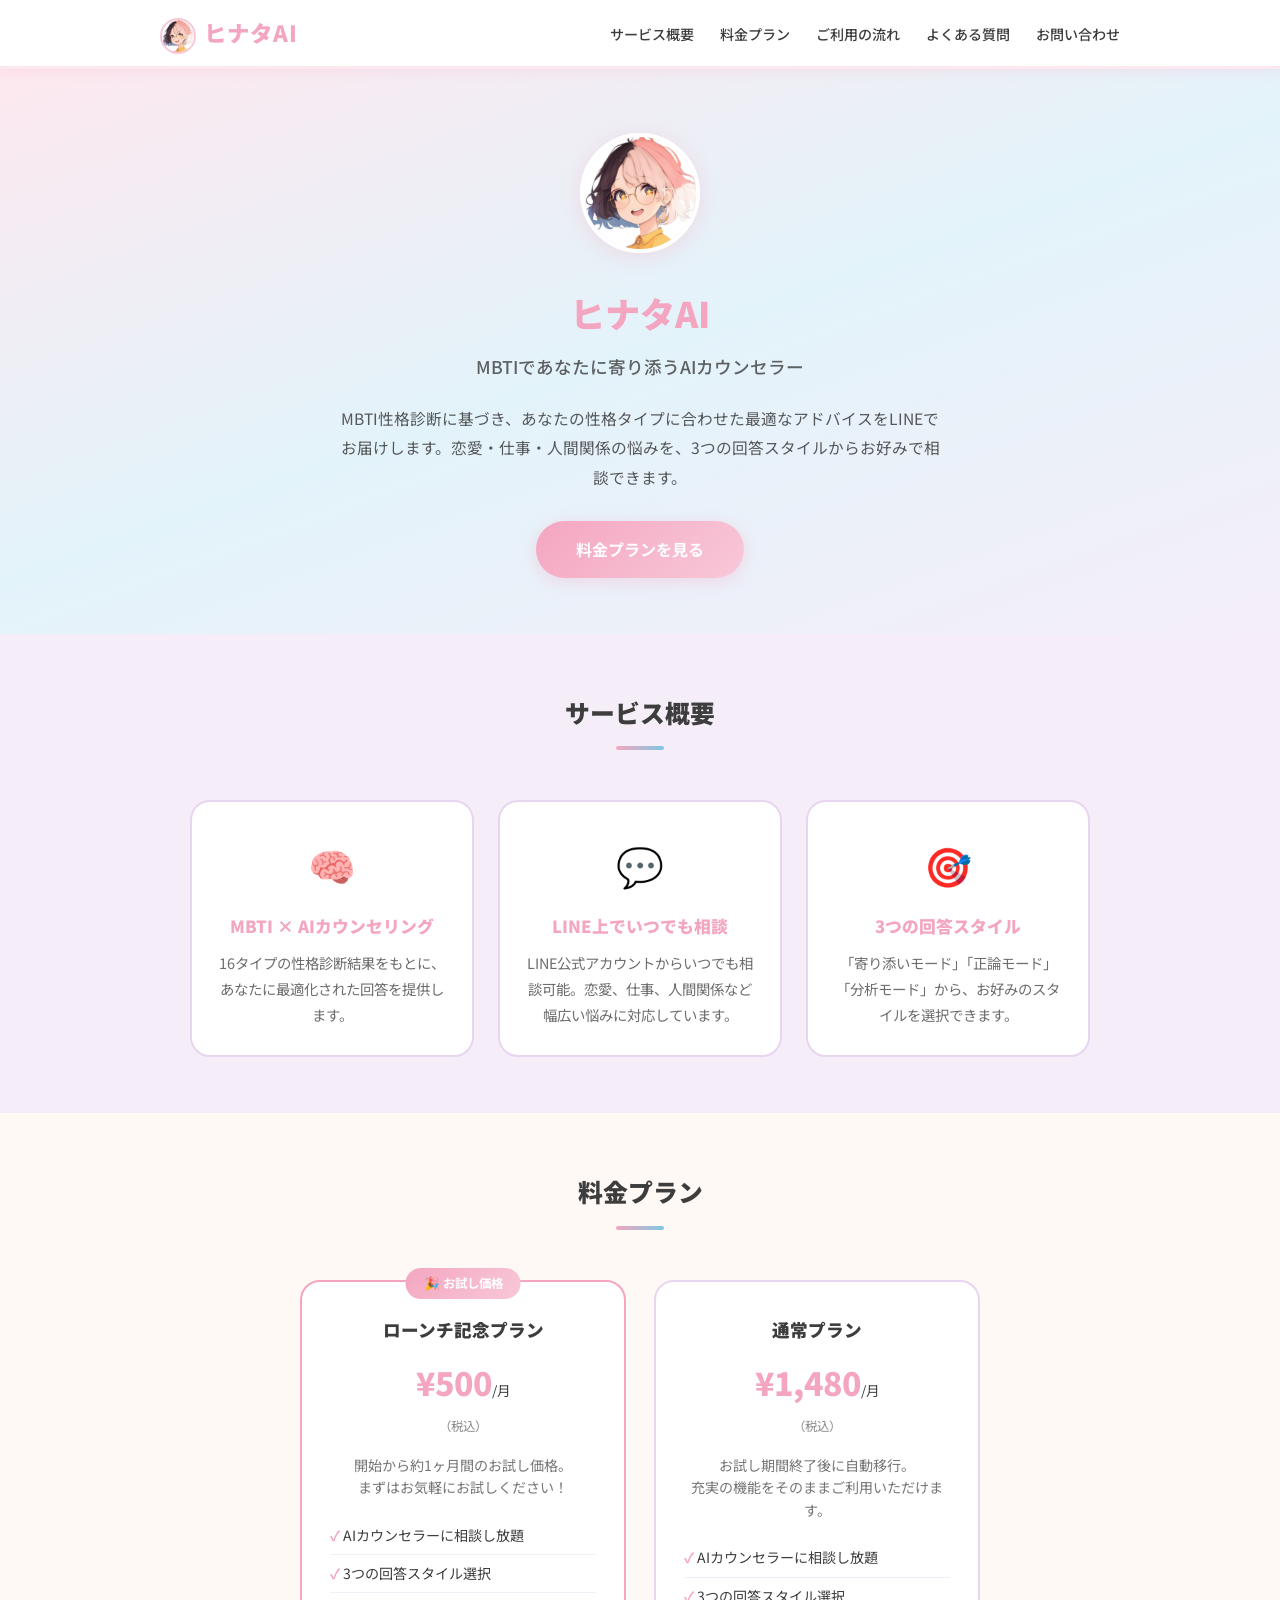
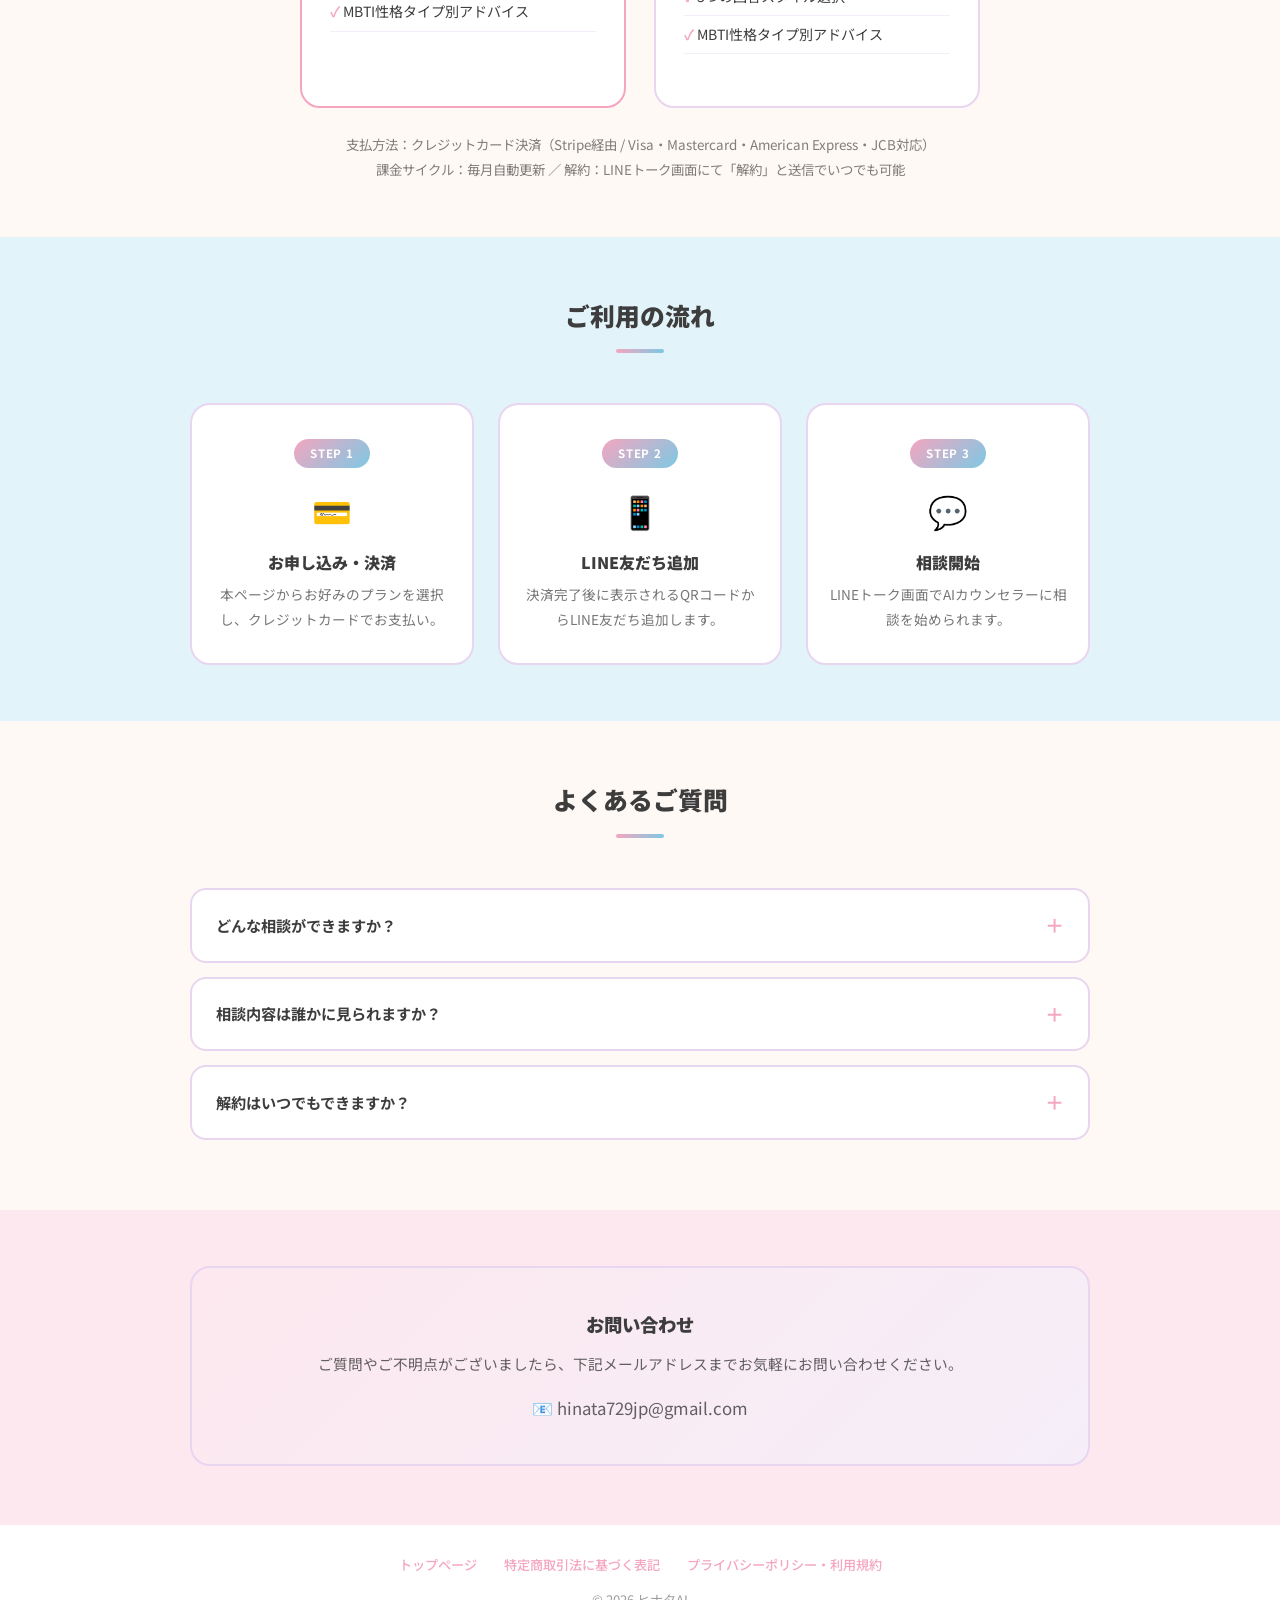
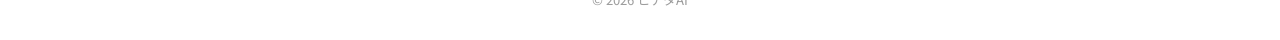
==== index.html @ e31657c7 "Add files via upload" ====
<!DOCTYPE html>
<html lang="ja">

<head>
    <meta charset="UTF-8">
    <meta name="viewport" content="width=device-width, initial-scale=1.0">
    <title>ヒナタAI - MBTIであなたに寄り添うAIカウンセラー</title>
    <meta name="description" content="MBTI性格診断に基づくAIカウンセリングサービス。LINE上でAIカウンセラーに相談でき、あなたの性格タイプに合わせたアドバイスを受けられます。">
    <link rel="preconnect" href="https://fonts.googleapis.com">
    <link rel="preconnect" href="https://fonts.gstatic.com" crossorigin>
    <link href="https://fonts.googleapis.com/css2?family=Noto+Sans+JP:wght@400;500;700;900&display=swap"
        rel="stylesheet">
    <style>
        *,
        *::before,
        *::after {
            box-sizing: border-box;
            margin: 0;
            padding: 0
        }

        :root {
            --pink: #F4A6C0;
            --pink-light: #F8C8D8;
            --pink-pale: #FDE8EF;
            --blue: #7EC8E3;
            --blue-pale: #E3F3FA;
            --yellow: #F5D76E;
            --yellow-pale: #FFF8E1;
            --bg: #FFF9F5;
            --text: #3D3D3D;
            --lavender: #E8D5F0;
            --lavender-pale: #F5EEF8;
            --white: #FFFFFF;
        }

        html {
            scroll-behavior: smooth
        }

        body {
            font-family: 'Noto Sans JP', sans-serif;
            color: var(--text);
            line-height: 1.8;
            background: var(--bg);
        }

        /* ====== Header ====== */
        header {
            background: var(--white);
            position: sticky;
            top: 0;
            z-index: 100;
            box-shadow: 0 2px 12px rgba(244, 166, 192, .2);
            border-bottom: 3px solid var(--pink-pale);
        }

        .header-inner {
            max-width: 1000px;
            margin: 0 auto;
            display: flex;
            align-items: center;
            justify-content: space-between;
            padding: 12px 20px;
        }

        .logo {
            font-size: 1.4rem;
            font-weight: 900;
            letter-spacing: .04em;
            color: var(--pink)
        }

        .logo a {
            color: var(--pink);
            text-decoration: none
        }

        .logo img {
            width: 36px;
            height: 36px;
            border-radius: 50%;
            vertical-align: middle;
            margin-right: 8px;
            border: 2px solid var(--pink-light);
        }

        nav a {
            color: var(--text);
            text-decoration: none;
            font-size: .88rem;
            font-weight: 500;
            margin-left: 22px;
            transition: color .2s;
        }

        nav a:hover {
            color: var(--pink)
        }

        /* ====== Hero ====== */
        .hero {
            background: linear-gradient(160deg, var(--pink-pale) 0%, var(--blue-pale) 50%, var(--lavender-pale) 100%);
            text-align: center;
            padding: 64px 20px 56px;
        }

        .hero-icon {
            width: 120px;
            height: 120px;
            border-radius: 50%;
            border: 4px solid var(--white);
            box-shadow: 0 4px 20px rgba(244, 166, 192, .3);
            margin-bottom: 20px;
            object-fit: cover;
        }

        .hero h1 {
            font-size: 2.2rem;
            margin-bottom: 6px;
            font-weight: 900;
            color: var(--pink)
        }

        .hero .catchcopy {
            font-size: 1.1rem;
            color: var(--text);
            opacity: .8;
            margin-bottom: 20px;
            font-weight: 500;
        }

        .hero p {
            max-width: 600px;
            margin: 0 auto 28px;
            font-size: .98rem;
            line-height: 1.9;
            color: var(--text);
            opacity: .85
        }

        .btn-primary {
            display: inline-block;
            background: linear-gradient(135deg, var(--pink) 0%, var(--pink-light) 100%);
            color: var(--white);
            padding: 14px 40px;
            border-radius: 40px;
            font-weight: 700;
            font-size: 1rem;
            text-decoration: none;
            border: none;
            cursor: pointer;
            box-shadow: 0 4px 16px rgba(244, 166, 192, .35);
            transition: transform .15s, box-shadow .2s;
        }

        .btn-primary:hover {
            transform: translateY(-2px);
            box-shadow: 0 6px 24px rgba(244, 166, 192, .45)
        }

        /* ====== Section ====== */
        section {
            padding: 56px 20px
        }

        .section-inner {
            max-width: 900px;
            margin: 0 auto
        }

        .section-title {
            text-align: center;
            font-size: 1.55rem;
            color: var(--text);
            font-weight: 900;
            margin-bottom: 36px;
            position: relative;
            padding-bottom: 14px;
        }

        .section-title::after {
            content: '';
            display: block;
            width: 48px;
            height: 4px;
            background: linear-gradient(90deg, var(--pink), var(--blue));
            margin: 12px auto 0;
            border-radius: 4px;
        }

        .bg-blue {
            background: var(--blue-pale)
        }

        .bg-lavender {
            background: var(--lavender-pale)
        }

        .bg-yellow {
            background: var(--yellow-pale)
        }

        .bg-pink {
            background: var(--pink-pale)
        }

        /* ====== About ====== */
        .about-grid {
            display: grid;
            grid-template-columns: repeat(auto-fit, minmax(250px, 1fr));
            gap: 24px;
        }

        .about-card {
            background: var(--white);
            border: 2px solid var(--lavender);
            border-radius: 20px;
            padding: 28px 24px;
            text-align: center;
            transition: transform .2s, box-shadow .2s;
        }

        .about-card:hover {
            transform: translateY(-3px);
            box-shadow: 0 6px 20px rgba(232, 213, 240, .3)
        }

        .about-card .icon {
            font-size: 2.4rem;
            margin-bottom: 12px
        }

        .about-card h3 {
            color: var(--pink);
            margin-bottom: 8px;
            font-size: 1.05rem;
            font-weight: 900
        }

        .about-card p {
            font-size: .9rem;
            color: var(--text);
            opacity: .75
        }

        /* ====== Pricing ====== */
        .pricing-table {
            display: grid;
            grid-template-columns: repeat(auto-fit, minmax(280px, 1fr));
            gap: 28px;
            max-width: 680px;
            margin: 0 auto;
        }

        .price-card {
            background: var(--white);
            border: 2px solid var(--lavender);
            border-radius: 20px;
            padding: 32px 28px;
            text-align: center;
            transition: transform .2s, box-shadow .2s;
        }

        .price-card.featured {
            border-color: var(--pink);
            position: relative
        }

        .price-card.featured::before {
            content: '🎉 お試し価格';
            position: absolute;
            top: -14px;
            left: 50%;
            transform: translateX(-50%);
            background: linear-gradient(135deg, var(--pink), var(--pink-light));
            color: var(--white);
            font-size: .78rem;
            font-weight: 700;
            padding: 4px 18px;
            border-radius: 20px;
            white-space: nowrap;
        }

        .price-card:hover {
            transform: translateY(-3px);
            box-shadow: 0 6px 20px rgba(232, 213, 240, .3)
        }

        .price-card h3 {
            color: var(--text);
            font-size: 1.1rem;
            margin-bottom: 8px;
            font-weight: 900
        }

        .price-card .price {
            font-size: 2rem;
            font-weight: 900;
            color: var(--pink);
            margin-bottom: 4px
        }

        .price-card .price small {
            font-size: .85rem;
            font-weight: 400;
            color: var(--text)
        }

        .price-card .tax {
            font-size: .78rem;
            color: var(--text);
            opacity: .6;
            margin-bottom: 16px
        }

        .price-card .desc {
            font-size: .88rem;
            color: var(--text);
            opacity: .7;
            margin-bottom: 18px;
            line-height: 1.6
        }

        .price-card ul {
            list-style: none;
            text-align: left;
            margin-bottom: 20px
        }

        .price-card li {
            padding: 6px 0;
            font-size: .88rem;
            border-bottom: 1px solid var(--lavender-pale)
        }

        .price-card li::before {
            content: '✓ ';
            color: var(--pink);
            font-weight: 700
        }

        /* ====== Flow ====== */
        .flow-steps {
            display: grid;
            grid-template-columns: repeat(auto-fit, minmax(220px, 1fr));
            gap: 24px;
            text-align: center;
            counter-reset: step;
        }

        .flow-step {
            background: var(--white);
            border-radius: 20px;
            padding: 32px 20px;
            border: 2px solid var(--lavender);
            position: relative;
            transition: transform .2s;
        }

        .flow-step:hover {
            transform: translateY(-3px)
        }

        .flow-step::before {
            counter-increment: step;
            content: 'STEP ' counter(step);
            display: inline-block;
            background: linear-gradient(135deg, var(--pink), var(--blue));
            color: var(--white);
            font-size: .72rem;
            font-weight: 700;
            padding: 4px 16px;
            border-radius: 20px;
            margin-bottom: 14px;
            letter-spacing: .06em;
        }

        .flow-step .icon {
            font-size: 2rem;
            margin-bottom: 8px
        }

        .flow-step h3 {
            color: var(--text);
            font-size: 1rem;
            margin-bottom: 6px;
            font-weight: 900
        }

        .flow-step p {
            font-size: .85rem;
            color: var(--text);
            opacity: .7
        }

        /* ====== FAQ ====== */
        .faq-item {
            background: var(--white);
            border: 2px solid var(--lavender);
            border-radius: 16px;
            margin-bottom: 14px;
            overflow: hidden;
        }

        .faq-q {
            padding: 18px 24px;
            font-weight: 700;
            color: var(--text);
            cursor: pointer;
            display: flex;
            justify-content: space-between;
            align-items: center;
            font-size: .95rem;
        }

        .faq-q::after {
            content: '＋';
            font-size: 1.2rem;
            color: var(--pink);
            flex-shrink: 0;
            margin-left: 12px
        }

        .faq-item.open .faq-q::after {
            content: '－'
        }

        .faq-a {
            max-height: 0;
            overflow: hidden;
            transition: max-height .35s ease, padding .35s ease;
            padding: 0 24px;
            font-size: .9rem;
            color: var(--text);
            opacity: .75;
        }

        .faq-item.open .faq-a {
            max-height: 300px;
            padding: 0 24px 18px
        }

        /* ====== Contact ====== */
        .contact-box {
            background: linear-gradient(135deg, var(--pink-pale) 0%, var(--lavender-pale) 100%);
            border: 2px solid var(--lavender);
            border-radius: 20px;
            padding: 40px 32px;
            text-align: center;
        }

        .contact-box h3 {
            margin-bottom: 10px;
            font-size: 1.15rem;
            font-weight: 900;
            color: var(--text)
        }

        .contact-box p {
            color: var(--text);
            opacity: .8;
            font-size: .92rem
        }



        /* ====== Footer ====== */
        footer {
            background: var(--white);
            color: var(--text);
            text-align: center;
            padding: 28px 20px;
            font-size: .82rem;
            border-top: 3px solid var(--pink-pale);
        }

        footer a {
            color: var(--pink);
            text-decoration: none;
            margin: 0 12px;
            font-weight: 500
        }

        footer a:hover {
            text-decoration: underline
        }

        footer .footer-links {
            margin-bottom: 12px
        }

        footer .copy {
            opacity: .5
        }

        /* ====== Responsive ====== */
        @media(max-width:600px) {
            .header-inner {
                flex-direction: column;
                gap: 10px
            }

            nav a {
                margin-left: 12px;
                font-size: .82rem
            }

            .hero h1 {
                font-size: 1.6rem
            }

            .hero .catchcopy {
                font-size: .95rem
            }

            .hero p {
                font-size: .9rem
            }

            .hero-icon {
                width: 96px;
                height: 96px
            }

            section {
                padding: 40px 16px
            }

            .section-title {
                font-size: 1.3rem
            }
        }
    </style>
</head>

<body>

    <!-- ====== Header ====== -->
    <header>
        <div class="header-inner">
            <div class="logo">
                <a href="index.html">
                    <img src="character.jpg" alt="ヒナタAI">ヒナタAI
                </a>
            </div>
            <nav>
                <a href="#about">サービス概要</a>
                <a href="#pricing">料金プラン</a>
                <a href="#flow">ご利用の流れ</a>
                <a href="#faq">よくある質問</a>
                <a href="#contact">お問い合わせ</a>
            </nav>
        </div>
    </header>

    <!-- ====== Hero ====== -->
    <div class="hero">
        <img src="character.jpg" alt="ヒナタAI キャラクター" class="hero-icon">
        <h1>ヒナタAI</h1>
        <p class="catchcopy">MBTIであなたに寄り添うAIカウンセラー</p>
        <p>MBTI性格診断に基づき、あなたの性格タイプに合わせた最適なアドバイスをLINEでお届けします。恋愛・仕事・人間関係の悩みを、3つの回答スタイルからお好みで相談できます。</p>
        <a href="#pricing" class="btn-primary">料金プランを見る</a>
    </div>

    <!-- ====== About ====== -->
    <section id="about" class="bg-lavender">
        <div class="section-inner">
            <h2 class="section-title">サービス概要</h2>
            <div class="about-grid">
                <div class="about-card">
                    <div class="icon">🧠</div>
                    <h3>MBTI × AIカウンセリング</h3>
                    <p>16タイプの性格診断結果をもとに、あなたに最適化された回答を提供します。</p>
                </div>
                <div class="about-card">
                    <div class="icon">💬</div>
                    <h3>LINE上でいつでも相談</h3>
                    <p>LINE公式アカウントからいつでも相談可能。恋愛、仕事、人間関係など幅広い悩みに対応しています。</p>
                </div>
                <div class="about-card">
                    <div class="icon">🎯</div>
                    <h3>3つの回答スタイル</h3>
                    <p>「寄り添いモード」「正論モード」「分析モード」から、お好みのスタイルを選択できます。</p>
                </div>
            </div>
        </div>
    </section>

    <!-- ====== Pricing ====== -->
    <section id="pricing">
        <div class="section-inner">
            <h2 class="section-title">料金プラン</h2>
            <div class="pricing-table">
                <div class="price-card featured">
                    <h3>ローンチ記念プラン</h3>
                    <div class="price">¥500<small>/月</small></div>
                    <div class="tax">（税込）</div>
                    <p class="desc">開始から約1ヶ月間のお試し価格。<br>まずはお気軽にお試しください！</p>
                    <ul>
                        <li>AIカウンセラーに相談し放題</li>
                        <li>3つの回答スタイル選択</li>
                        <li>MBTI性格タイプ別アドバイス</li>
                    </ul>
                </div>
                <div class="price-card">
                    <h3>通常プラン</h3>
                    <div class="price">¥1,480<small>/月</small></div>
                    <div class="tax">（税込）</div>
                    <p class="desc">お試し期間終了後に自動移行。<br>充実の機能をそのままご利用いただけます。</p>
                    <ul>
                        <li>AIカウンセラーに相談し放題</li>
                        <li>3つの回答スタイル選択</li>
                        <li>MBTI性格タイプ別アドバイス</li>
                    </ul>
                </div>
            </div>
            <p style="text-align:center;margin-top:24px;font-size:.84rem;color:var(--text);opacity:.65;">
                支払方法：クレジットカード決済（Stripe経由 / Visa・Mastercard・American Express・JCB対応）<br>
                課金サイクル：毎月自動更新 ／ 解約：LINEトーク画面にて「解約」と送信でいつでも可能
            </p>
        </div>
    </section>

    <!-- ====== Flow ====== -->
    <section id="flow" class="bg-blue">
        <div class="section-inner">
            <h2 class="section-title">ご利用の流れ</h2>
            <div class="flow-steps">
                <div class="flow-step">
                    <div class="icon">💳</div>
                    <h3>お申し込み・決済</h3>
                    <p>本ページからお好みのプランを選択し、クレジットカードでお支払い。</p>
                </div>
                <div class="flow-step">
                    <div class="icon">📱</div>
                    <h3>LINE友だち追加</h3>
                    <p>決済完了後に表示されるQRコードからLINE友だち追加します。</p>
                </div>
                <div class="flow-step">
                    <div class="icon">💬</div>
                    <h3>相談開始</h3>
                    <p>LINEトーク画面でAIカウンセラーに相談を始められます。</p>
                </div>
            </div>
        </div>
    </section>

    <!-- ====== FAQ ====== -->
    <section id="faq">
        <div class="section-inner">
            <h2 class="section-title">よくあるご質問</h2>
            <div class="faq-item">
                <div class="faq-q">どんな相談ができますか？</div>
                <div class="faq-a">恋愛、仕事、人間関係、自己分析など幅広い相談に対応しています。MBTIの性格タイプに基づいた回答を行います。</div>
            </div>
            <div class="faq-item">
                <div class="faq-q">相談内容は誰かに見られますか？</div>
                <div class="faq-a">サービスの提供・運用保守のため、運営者がチャット内容を確認する場合がありますが、利用者の同意なく第三者に提供することはありません。</div>
            </div>
            <div class="faq-item">
                <div class="faq-q">解約はいつでもできますか？</div>
                <div class="faq-a">はい。LINEトーク画面で「解約」とメッセージを送信するだけで解約できます。解約後は当月末まで利用でき、翌月から課金が停止されます。日割り返金はございません。</div>
            </div>
        </div>
    </section>

    <!-- ====== Contact ====== -->
    <section id="contact" class="bg-pink">
        <div class="section-inner">
            <div class="contact-box">
                <h3>お問い合わせ</h3>
                <p>ご質問やご不明点がございましたら、下記メールアドレスまでお気軽にお問い合わせください。</p>
                <p style="margin-top:16px;font-size:1.05rem;">
                    📧 <span>hinata729jp@gmail.com</span>
                </p>
            </div>
        </div>
    </section>

    <!-- ====== Footer ====== -->
    <footer>
        <div class="footer-links">
            <a href="index.html">トップページ</a>
            <a href="tokushoho.html">特定商取引法に基づく表記</a>
            <a href="policy.html">プライバシーポリシー・利用規約</a>
        </div>
        <p class="copy">&copy; 2026 ヒナタAI</p>
    </footer>

    <script>
        document.querySelectorAll('.faq-q').forEach(q => {
            q.addEventListener('click', () => q.parentElement.classList.toggle('open'));
        });
    </script>
</body>

</html>
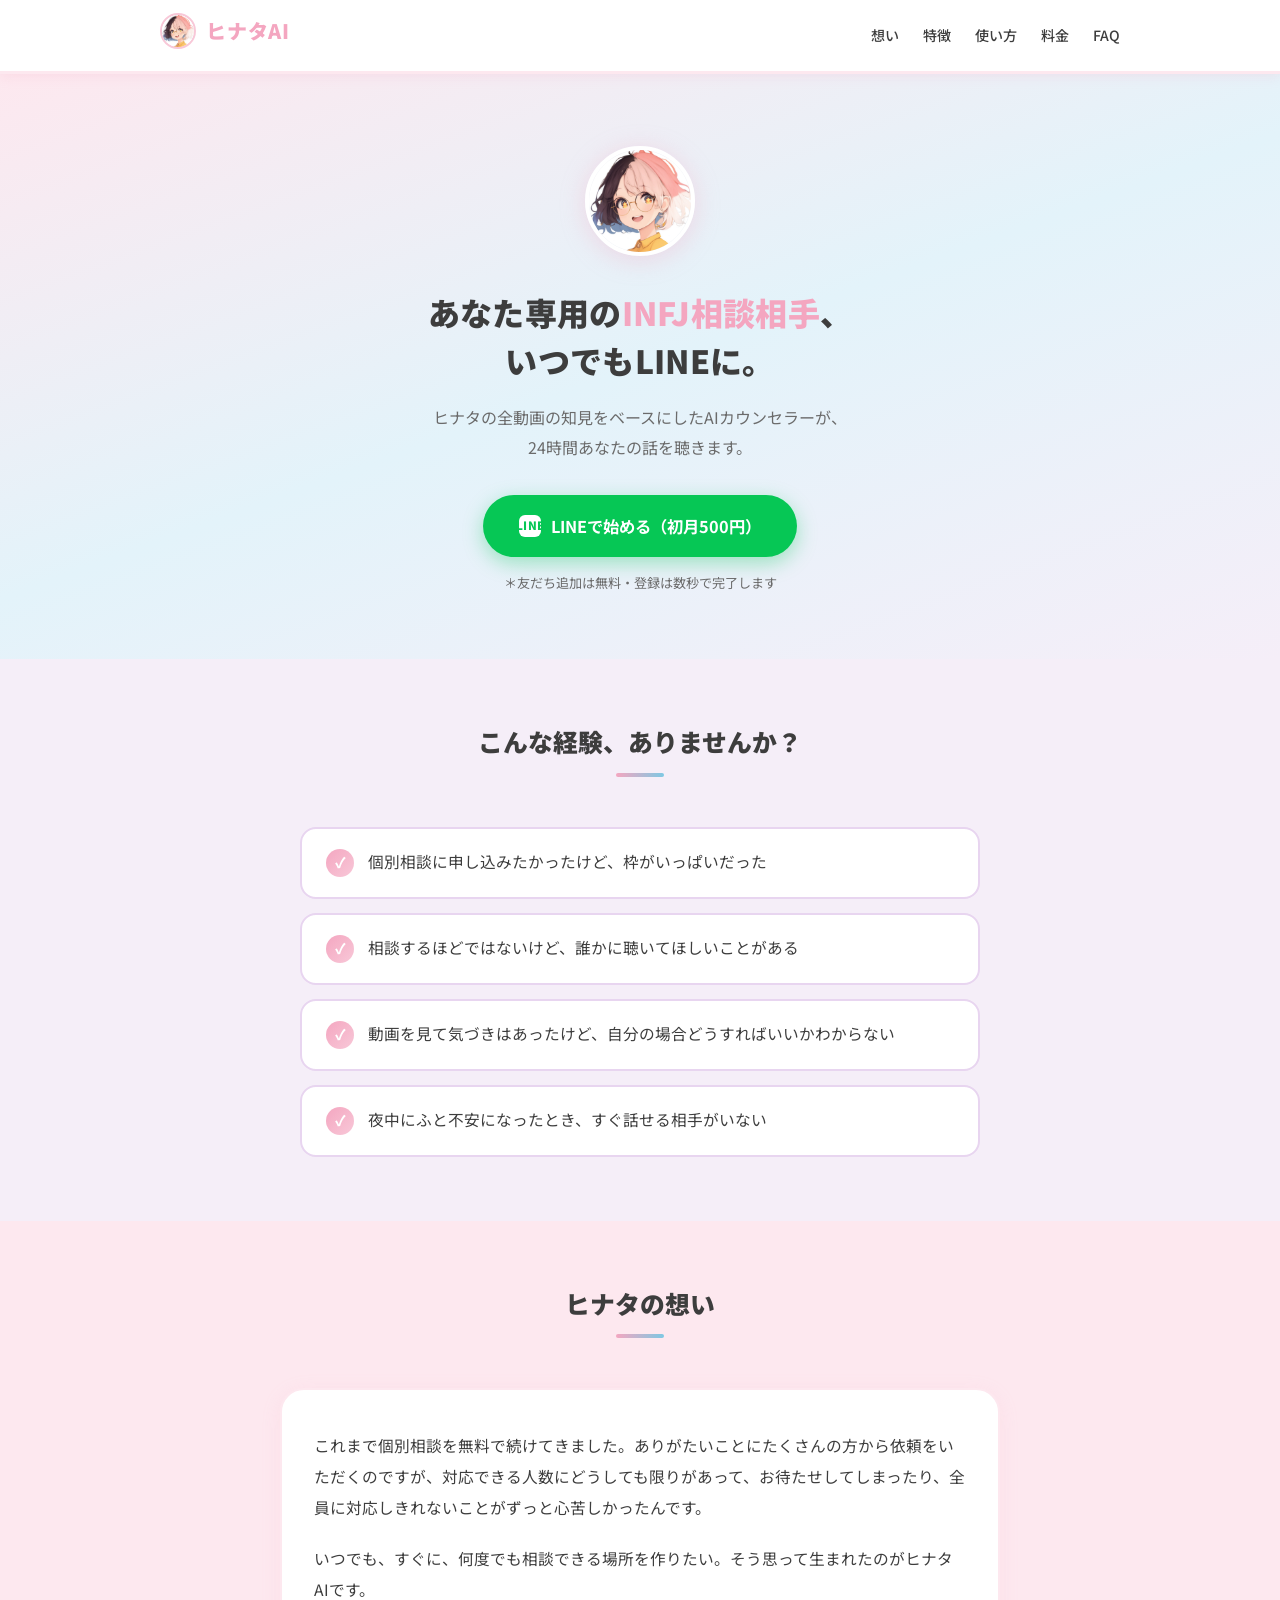
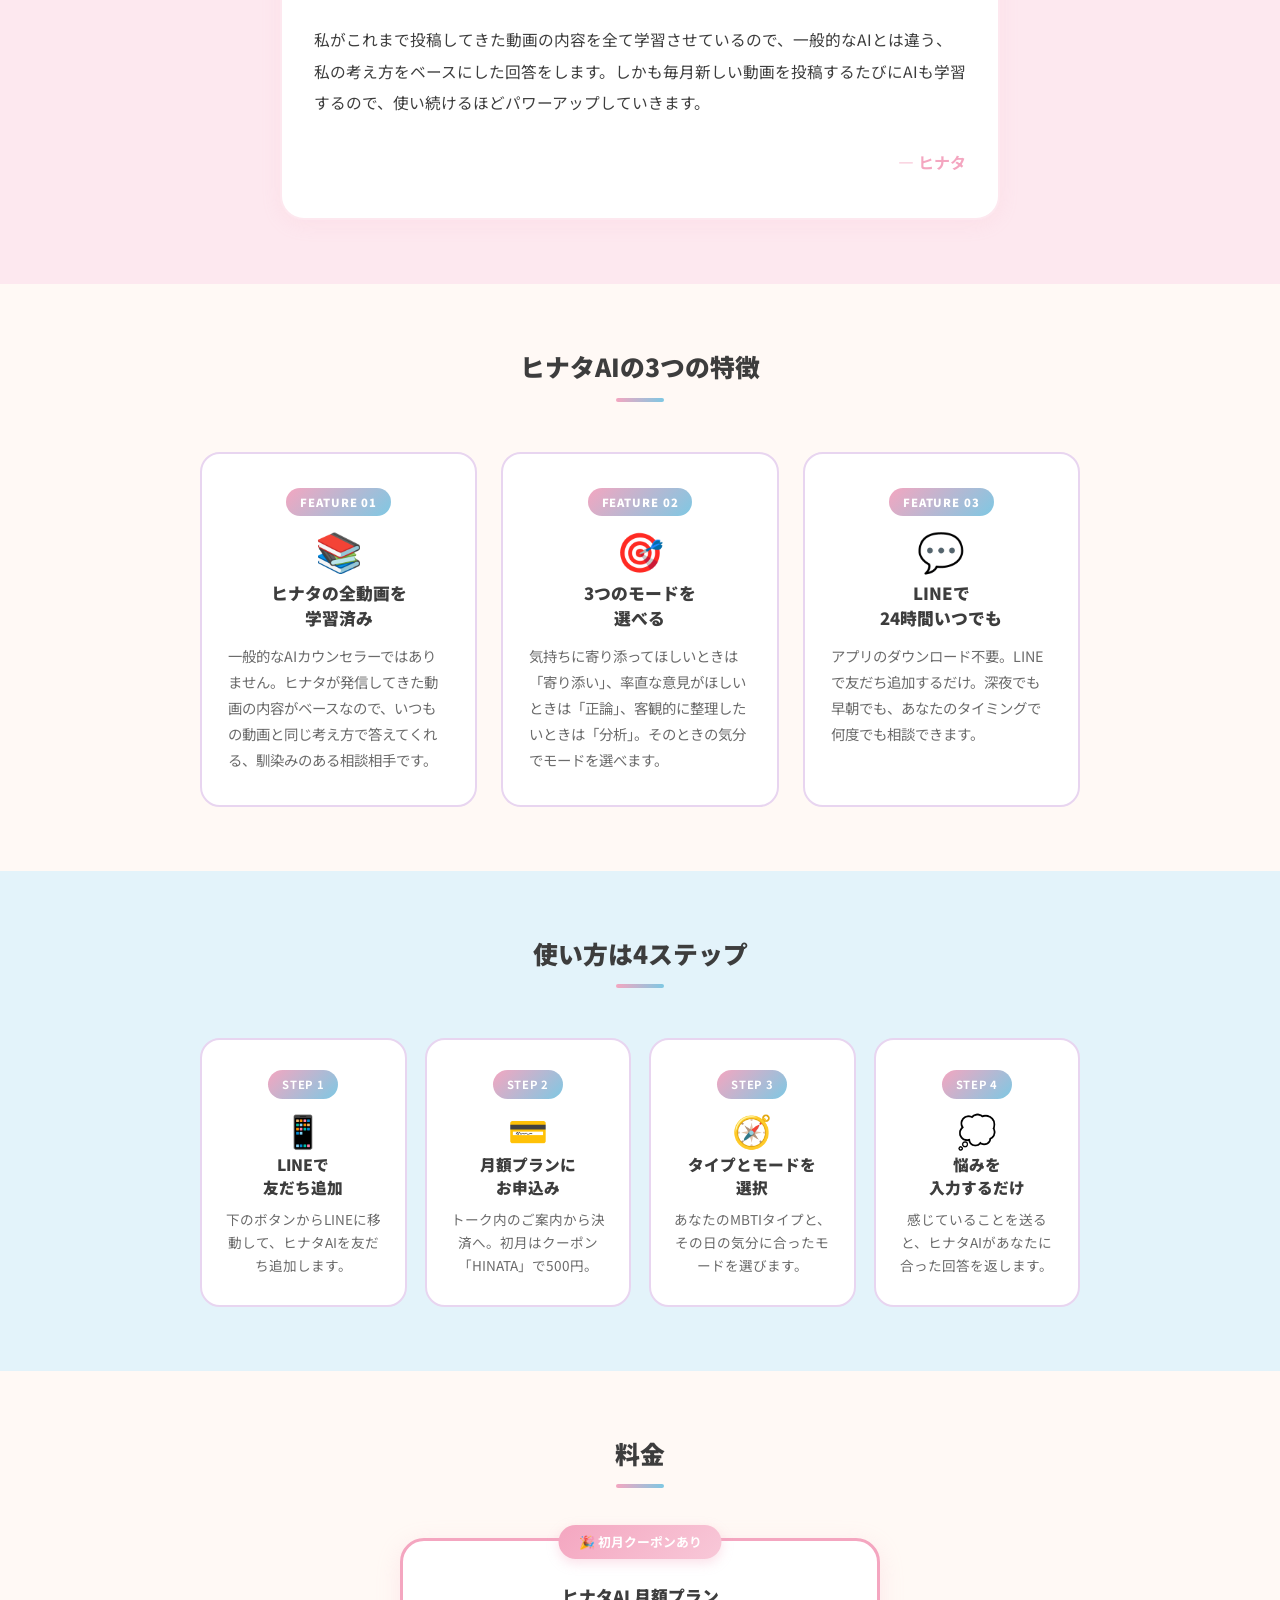
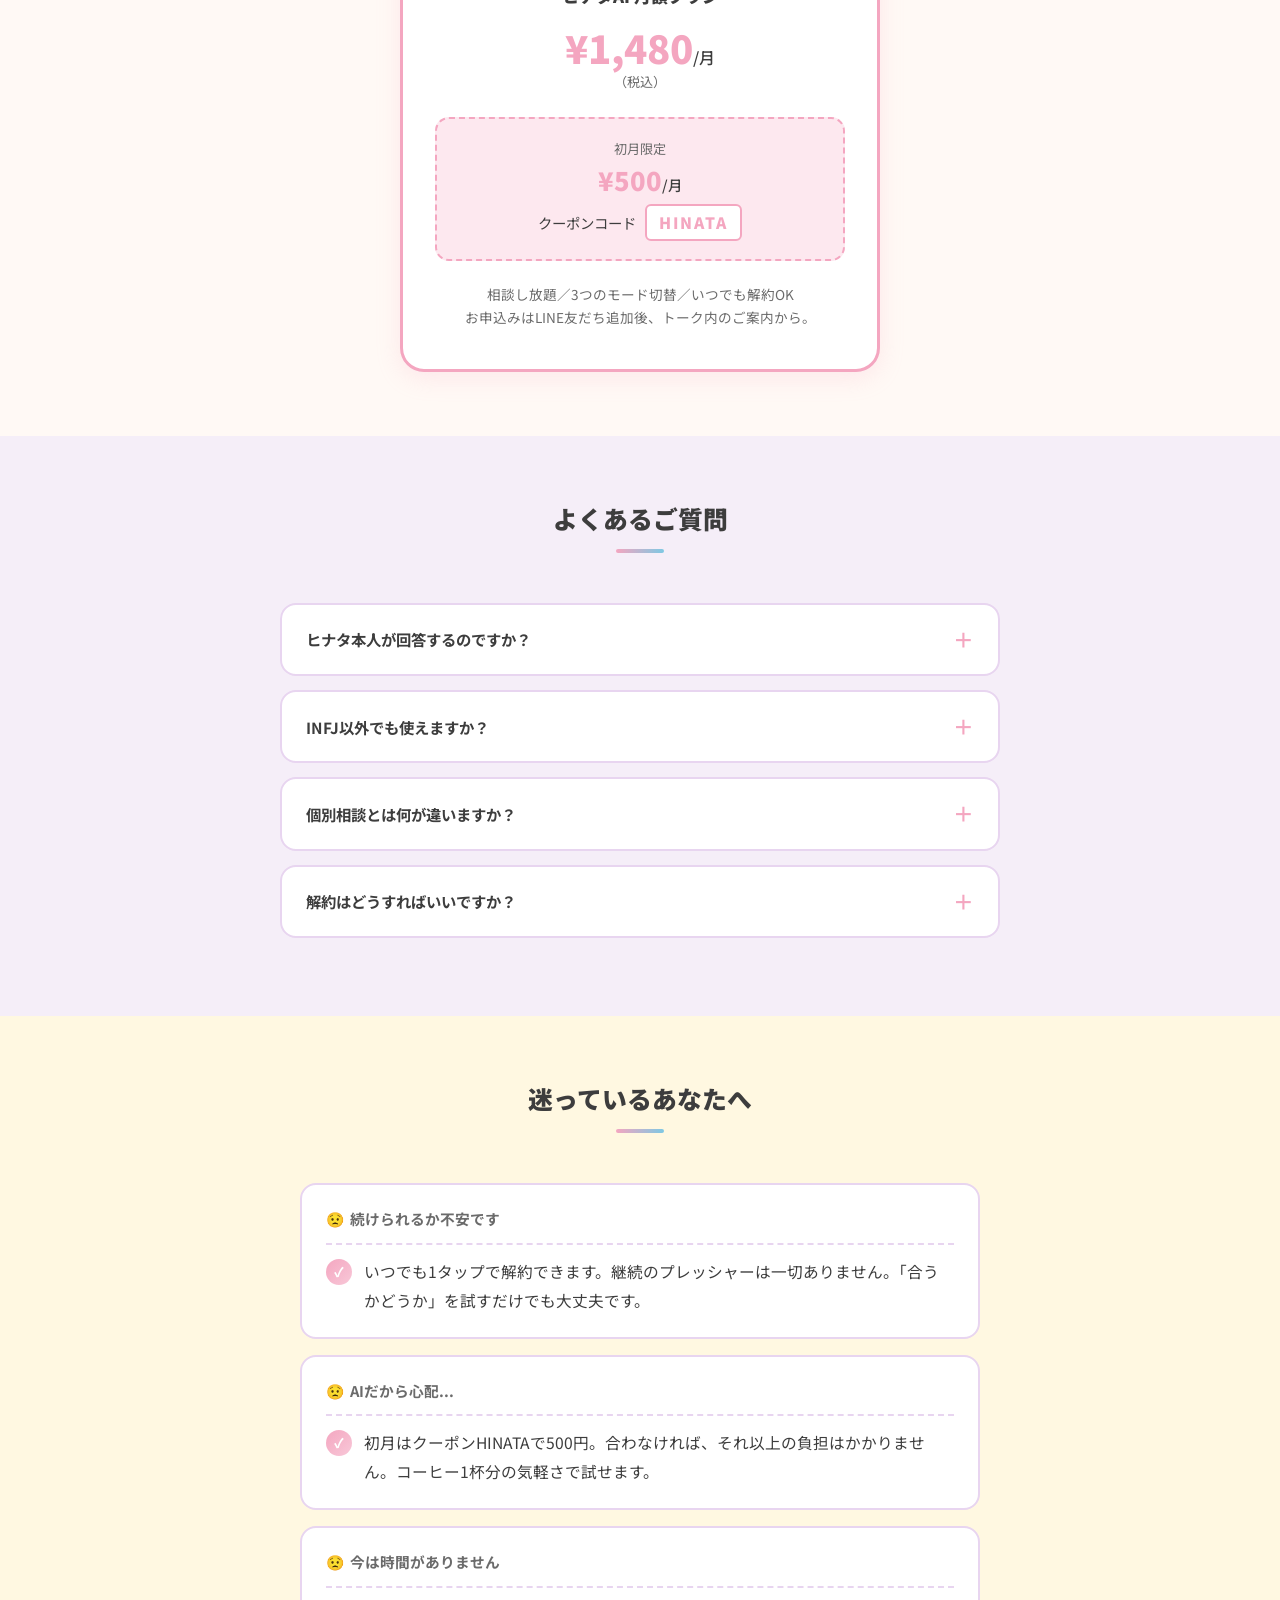
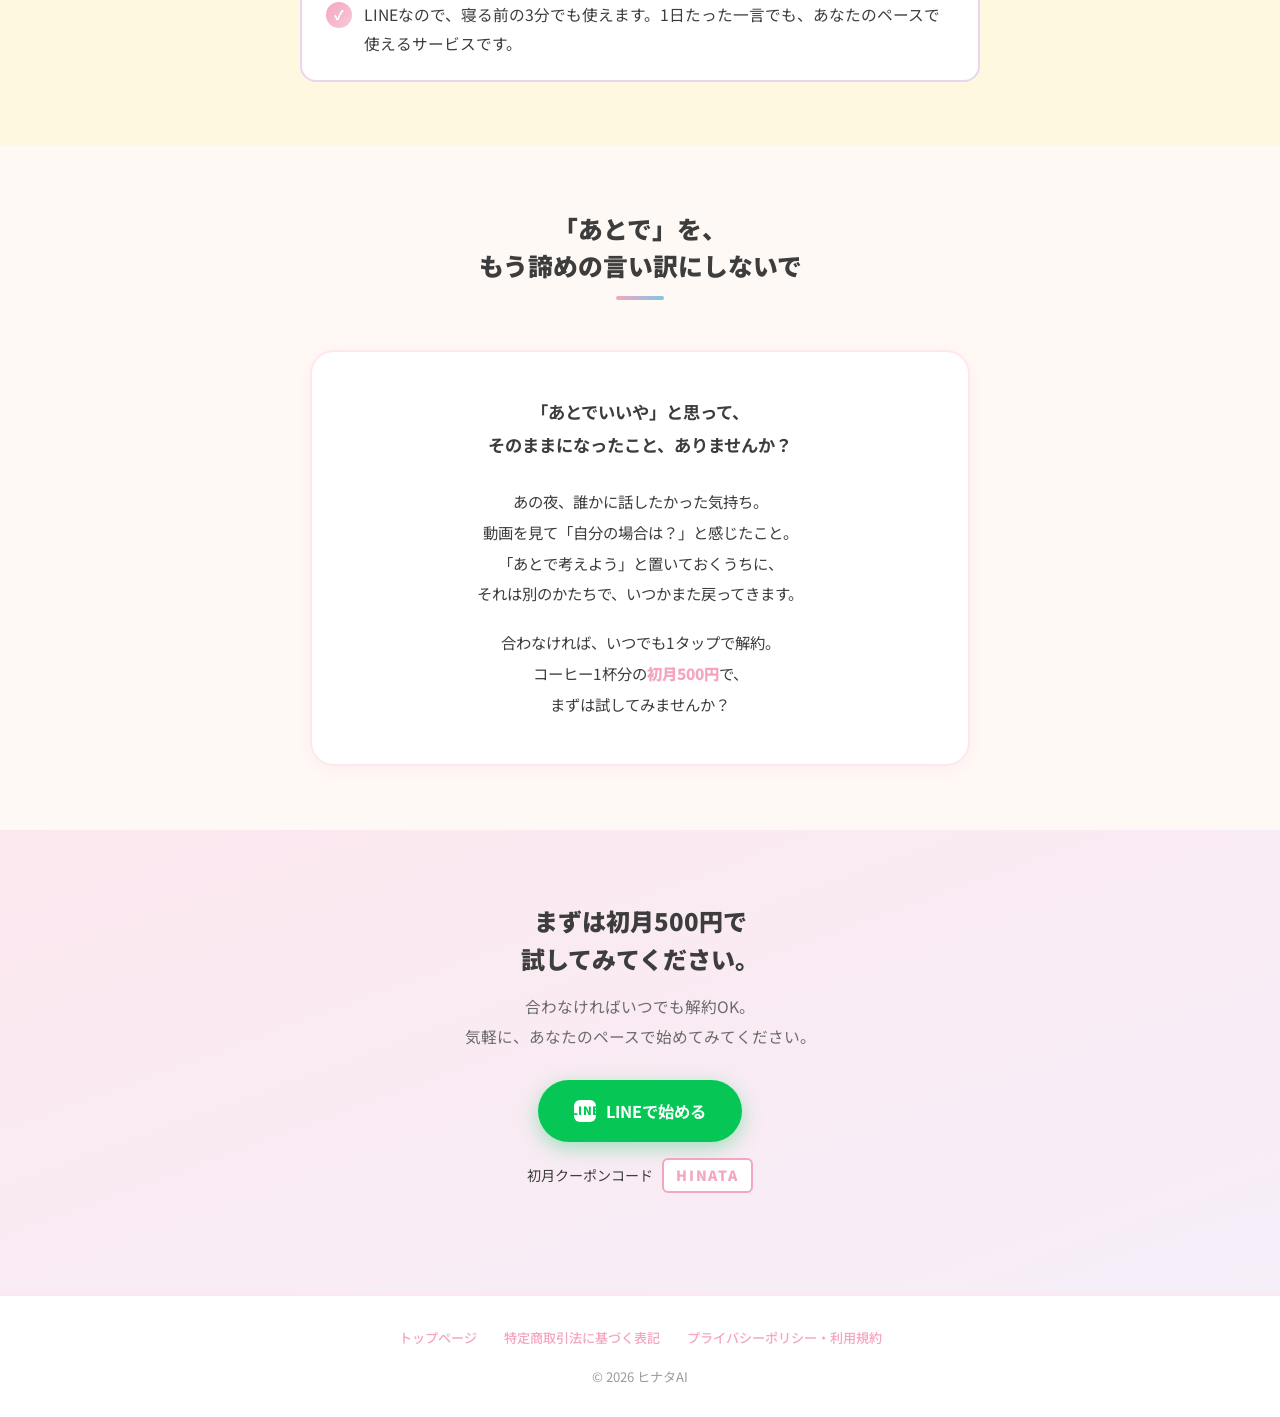
==== commit 3108b479: "INFJ特化LPに刷新（LINE先決済フロー対応） - index.html: ストーリー型LPに全面書き換え（共感→想い→特徴→使い方→料金→FAQ→不安解消→背中押し→CTA） - tokusho" ====
--- a/index.html
+++ b/index.html
@@ -1,698 +1,1071 @@
-<!DOCTYPE html>
-<html lang="ja">
-
-<head>
-    <meta charset="UTF-8">
-    <meta name="viewport" content="width=device-width, initial-scale=1.0">
-    <title>ヒナタAI - MBTIであなたに寄り添うAIカウンセラー</title>
-    <meta name="description" content="MBTI性格診断に基づくAIカウンセリングサービス。LINE上でAIカウンセラーに相談でき、あなたの性格タイプに合わせたアドバイスを受けられます。">
-    <link rel="preconnect" href="https://fonts.googleapis.com">
-    <link rel="preconnect" href="https://fonts.gstatic.com" crossorigin>
-    <link href="https://fonts.googleapis.com/css2?family=Noto+Sans+JP:wght@400;500;700;900&display=swap"
-        rel="stylesheet">
-    <style>
-        *,
-        *::before,
-        *::after {
-            box-sizing: border-box;
-            margin: 0;
-            padding: 0
-        }
-
-        :root {
-            --pink: #F4A6C0;
-            --pink-light: #F8C8D8;
-            --pink-pale: #FDE8EF;
-            --blue: #7EC8E3;
-            --blue-pale: #E3F3FA;
-            --yellow: #F5D76E;
-            --yellow-pale: #FFF8E1;
-            --bg: #FFF9F5;
-            --text: #3D3D3D;
-            --lavender: #E8D5F0;
-            --lavender-pale: #F5EEF8;
-            --white: #FFFFFF;
-        }
-
-        html {
-            scroll-behavior: smooth
-        }
-
-        body {
-            font-family: 'Noto Sans JP', sans-serif;
-            color: var(--text);
-            line-height: 1.8;
-            background: var(--bg);
-        }
-
-        /* ====== Header ====== */
-        header {
-            background: var(--white);
-            position: sticky;
-            top: 0;
-            z-index: 100;
-            box-shadow: 0 2px 12px rgba(244, 166, 192, .2);
-            border-bottom: 3px solid var(--pink-pale);
-        }
-
-        .header-inner {
-            max-width: 1000px;
-            margin: 0 auto;
-            display: flex;
-            align-items: center;
-            justify-content: space-between;
-            padding: 12px 20px;
-        }
-
-        .logo {
-            font-size: 1.4rem;
-            font-weight: 900;
-            letter-spacing: .04em;
-            color: var(--pink)
-        }
-
-        .logo a {
-            color: var(--pink);
-            text-decoration: none
-        }
-
-        .logo img {
-            width: 36px;
-            height: 36px;
-            border-radius: 50%;
-            vertical-align: middle;
-            margin-right: 8px;
-            border: 2px solid var(--pink-light);
-        }
-
-        nav a {
-            color: var(--text);
-            text-decoration: none;
-            font-size: .88rem;
-            font-weight: 500;
-            margin-left: 22px;
-            transition: color .2s;
-        }
-
-        nav a:hover {
-            color: var(--pink)
-        }
-
-        /* ====== Hero ====== */
-        .hero {
-            background: linear-gradient(160deg, var(--pink-pale) 0%, var(--blue-pale) 50%, var(--lavender-pale) 100%);
-            text-align: center;
-            padding: 64px 20px 56px;
-        }
-
-        .hero-icon {
-            width: 120px;
-            height: 120px;
-            border-radius: 50%;
-            border: 4px solid var(--white);
-            box-shadow: 0 4px 20px rgba(244, 166, 192, .3);
-            margin-bottom: 20px;
-            object-fit: cover;
-        }
-
-        .hero h1 {
-            font-size: 2.2rem;
-            margin-bottom: 6px;
-            font-weight: 900;
-            color: var(--pink)
-        }
-
-        .hero .catchcopy {
-            font-size: 1.1rem;
-            color: var(--text);
-            opacity: .8;
-            margin-bottom: 20px;
-            font-weight: 500;
-        }
-
-        .hero p {
-            max-width: 600px;
-            margin: 0 auto 28px;
-            font-size: .98rem;
-            line-height: 1.9;
-            color: var(--text);
-            opacity: .85
-        }
-
-        .btn-primary {
-            display: inline-block;
-            background: linear-gradient(135deg, var(--pink) 0%, var(--pink-light) 100%);
-            color: var(--white);
-            padding: 14px 40px;
-            border-radius: 40px;
-            font-weight: 700;
-            font-size: 1rem;
-            text-decoration: none;
-            border: none;
-            cursor: pointer;
-            box-shadow: 0 4px 16px rgba(244, 166, 192, .35);
-            transition: transform .15s, box-shadow .2s;
-        }
-
-        .btn-primary:hover {
-            transform: translateY(-2px);
-            box-shadow: 0 6px 24px rgba(244, 166, 192, .45)
-        }
-
-        /* ====== Section ====== */
-        section {
-            padding: 56px 20px
-        }
-
-        .section-inner {
-            max-width: 900px;
-            margin: 0 auto
-        }
-
-        .section-title {
-            text-align: center;
-            font-size: 1.55rem;
-            color: var(--text);
-            font-weight: 900;
-            margin-bottom: 36px;
-            position: relative;
-            padding-bottom: 14px;
-        }
-
-        .section-title::after {
-            content: '';
-            display: block;
-            width: 48px;
-            height: 4px;
-            background: linear-gradient(90deg, var(--pink), var(--blue));
-            margin: 12px auto 0;
-            border-radius: 4px;
-        }
-
-        .bg-blue {
-            background: var(--blue-pale)
-        }
-
-        .bg-lavender {
-            background: var(--lavender-pale)
-        }
-
-        .bg-yellow {
-            background: var(--yellow-pale)
-        }
-
-        .bg-pink {
-            background: var(--pink-pale)
-        }
-
-        /* ====== About ====== */
-        .about-grid {
-            display: grid;
-            grid-template-columns: repeat(auto-fit, minmax(250px, 1fr));
-            gap: 24px;
-        }
-
-        .about-card {
-            background: var(--white);
-            border: 2px solid var(--lavender);
-            border-radius: 20px;
-            padding: 28px 24px;
-            text-align: center;
-            transition: transform .2s, box-shadow .2s;
-        }
-
-        .about-card:hover {
-            transform: translateY(-3px);
-            box-shadow: 0 6px 20px rgba(232, 213, 240, .3)
-        }
-
-        .about-card .icon {
-            font-size: 2.4rem;
-            margin-bottom: 12px
-        }
-
-        .about-card h3 {
-            color: var(--pink);
-            margin-bottom: 8px;
-            font-size: 1.05rem;
-            font-weight: 900
-        }
-
-        .about-card p {
-            font-size: .9rem;
-            color: var(--text);
-            opacity: .75
-        }
-
-        /* ====== Pricing ====== */
-        .pricing-table {
-            display: grid;
-            grid-template-columns: repeat(auto-fit, minmax(280px, 1fr));
-            gap: 28px;
-            max-width: 680px;
-            margin: 0 auto;
-        }
-
-        .price-card {
-            background: var(--white);
-            border: 2px solid var(--lavender);
-            border-radius: 20px;
-            padding: 32px 28px;
-            text-align: center;
-            transition: transform .2s, box-shadow .2s;
-        }
-
-        .price-card.featured {
-            border-color: var(--pink);
-            position: relative
-        }
-
-        .price-card.featured::before {
-            content: '🎉 お試し価格';
-            position: absolute;
-            top: -14px;
-            left: 50%;
-            transform: translateX(-50%);
-            background: linear-gradient(135deg, var(--pink), var(--pink-light));
-            color: var(--white);
-            font-size: .78rem;
-            font-weight: 700;
-            padding: 4px 18px;
-            border-radius: 20px;
-            white-space: nowrap;
-        }
-
-        .price-card:hover {
-            transform: translateY(-3px);
-            box-shadow: 0 6px 20px rgba(232, 213, 240, .3)
-        }
-
-        .price-card h3 {
-            color: var(--text);
-            font-size: 1.1rem;
-            margin-bottom: 8px;
-            font-weight: 900
-        }
-
-        .price-card .price {
-            font-size: 2rem;
-            font-weight: 900;
-            color: var(--pink);
-            margin-bottom: 4px
-        }
-
-        .price-card .price small {
-            font-size: .85rem;
-            font-weight: 400;
-            color: var(--text)
-        }
-
-        .price-card .tax {
-            font-size: .78rem;
-            color: var(--text);
-            opacity: .6;
-            margin-bottom: 16px
-        }
-
-        .price-card .desc {
-            font-size: .88rem;
-            color: var(--text);
-            opacity: .7;
-            margin-bottom: 18px;
-            line-height: 1.6
-        }
-
-        .price-card ul {
-            list-style: none;
-            text-align: left;
-            margin-bottom: 20px
-        }
-
-        .price-card li {
-            padding: 6px 0;
-            font-size: .88rem;
-            border-bottom: 1px solid var(--lavender-pale)
-        }
-
-        .price-card li::before {
-            content: '✓ ';
-            color: var(--pink);
-            font-weight: 700
-        }
-
-        /* ====== Flow ====== */
-        .flow-steps {
-            display: grid;
-            grid-template-columns: repeat(auto-fit, minmax(220px, 1fr));
-            gap: 24px;
-            text-align: center;
-            counter-reset: step;
-        }
-
-        .flow-step {
-            background: var(--white);
-            border-radius: 20px;
-            padding: 32px 20px;
-            border: 2px solid var(--lavender);
-            position: relative;
-            transition: transform .2s;
-        }
-
-        .flow-step:hover {
-            transform: translateY(-3px)
-        }
-
-        .flow-step::before {
-            counter-increment: step;
-            content: 'STEP ' counter(step);
-            display: inline-block;
-            background: linear-gradient(135deg, var(--pink), var(--blue));
-            color: var(--white);
-            font-size: .72rem;
-            font-weight: 700;
-            padding: 4px 16px;
-            border-radius: 20px;
-            margin-bottom: 14px;
-            letter-spacing: .06em;
-        }
-
-        .flow-step .icon {
-            font-size: 2rem;
-            margin-bottom: 8px
-        }
-
-        .flow-step h3 {
-            color: var(--text);
-            font-size: 1rem;
-            margin-bottom: 6px;
-            font-weight: 900
-        }
-
-        .flow-step p {
-            font-size: .85rem;
-            color: var(--text);
-            opacity: .7
-        }
-
-        /* ====== FAQ ====== */
-        .faq-item {
-            background: var(--white);
-            border: 2px solid var(--lavender);
-            border-radius: 16px;
-            margin-bottom: 14px;
-            overflow: hidden;
-        }
-
-        .faq-q {
-            padding: 18px 24px;
-            font-weight: 700;
-            color: var(--text);
-            cursor: pointer;
-            display: flex;
-            justify-content: space-between;
-            align-items: center;
-            font-size: .95rem;
-        }
-
-        .faq-q::after {
-            content: '＋';
-            font-size: 1.2rem;
-            color: var(--pink);
-            flex-shrink: 0;
-            margin-left: 12px
-        }
-
-        .faq-item.open .faq-q::after {
-            content: '－'
-        }
-
-        .faq-a {
-            max-height: 0;
-            overflow: hidden;
-            transition: max-height .35s ease, padding .35s ease;
-            padding: 0 24px;
-            font-size: .9rem;
-            color: var(--text);
-            opacity: .75;
-        }
-
-        .faq-item.open .faq-a {
-            max-height: 300px;
-            padding: 0 24px 18px
-        }
-
-        /* ====== Contact ====== */
-        .contact-box {
-            background: linear-gradient(135deg, var(--pink-pale) 0%, var(--lavender-pale) 100%);
-            border: 2px solid var(--lavender);
-            border-radius: 20px;
-            padding: 40px 32px;
-            text-align: center;
-        }
-
-        .contact-box h3 {
-            margin-bottom: 10px;
-            font-size: 1.15rem;
-            font-weight: 900;
-            color: var(--text)
-        }
-
-        .contact-box p {
-            color: var(--text);
-            opacity: .8;
-            font-size: .92rem
-        }
-
-
-
-        /* ====== Footer ====== */
-        footer {
-            background: var(--white);
-            color: var(--text);
-            text-align: center;
-            padding: 28px 20px;
-            font-size: .82rem;
-            border-top: 3px solid var(--pink-pale);
-        }
-
-        footer a {
-            color: var(--pink);
-            text-decoration: none;
-            margin: 0 12px;
-            font-weight: 500
-        }
-
-        footer a:hover {
-            text-decoration: underline
-        }
-
-        footer .footer-links {
-            margin-bottom: 12px
-        }
-
-        footer .copy {
-            opacity: .5
-        }
-
-        /* ====== Responsive ====== */
-        @media(max-width:600px) {
-            .header-inner {
-                flex-direction: column;
-                gap: 10px
-            }
-
-            nav a {
-                margin-left: 12px;
-                font-size: .82rem
-            }
-
-            .hero h1 {
-                font-size: 1.6rem
-            }
-
-            .hero .catchcopy {
-                font-size: .95rem
-            }
-
-            .hero p {
-                font-size: .9rem
-            }
-
-            .hero-icon {
-                width: 96px;
-                height: 96px
-            }
-
-            section {
-                padding: 40px 16px
-            }
-
-            .section-title {
-                font-size: 1.3rem
-            }
-        }
-    </style>
-</head>
-
-<body>
-
-    <!-- ====== Header ====== -->
-    <header>
-        <div class="header-inner">
-            <div class="logo">
-                <a href="index.html">
-                    <img src="character.jpg" alt="ヒナタAI">ヒナタAI
-                </a>
-            </div>
-            <nav>
-                <a href="#about">サービス概要</a>
-                <a href="#pricing">料金プラン</a>
-                <a href="#flow">ご利用の流れ</a>
-                <a href="#faq">よくある質問</a>
-                <a href="#contact">お問い合わせ</a>
-            </nav>
-        </div>
-    </header>
-
-    <!-- ====== Hero ====== -->
-    <div class="hero">
-        <img src="character.jpg" alt="ヒナタAI キャラクター" class="hero-icon">
-        <h1>ヒナタAI</h1>
-        <p class="catchcopy">MBTIであなたに寄り添うAIカウンセラー</p>
-        <p>MBTI性格診断に基づき、あなたの性格タイプに合わせた最適なアドバイスをLINEでお届けします。恋愛・仕事・人間関係の悩みを、3つの回答スタイルからお好みで相談できます。</p>
-        <a href="#pricing" class="btn-primary">料金プランを見る</a>
-    </div>
-
-    <!-- ====== About ====== -->
-    <section id="about" class="bg-lavender">
-        <div class="section-inner">
-            <h2 class="section-title">サービス概要</h2>
-            <div class="about-grid">
-                <div class="about-card">
-                    <div class="icon">🧠</div>
-                    <h3>MBTI × AIカウンセリング</h3>
-                    <p>16タイプの性格診断結果をもとに、あなたに最適化された回答を提供します。</p>
-                </div>
-                <div class="about-card">
-                    <div class="icon">💬</div>
-                    <h3>LINE上でいつでも相談</h3>
-                    <p>LINE公式アカウントからいつでも相談可能。恋愛、仕事、人間関係など幅広い悩みに対応しています。</p>
-                </div>
-                <div class="about-card">
-                    <div class="icon">🎯</div>
-                    <h3>3つの回答スタイル</h3>
-                    <p>「寄り添いモード」「正論モード」「分析モード」から、お好みのスタイルを選択できます。</p>
-                </div>
-            </div>
-        </div>
-    </section>
-
-    <!-- ====== Pricing ====== -->
-    <section id="pricing">
-        <div class="section-inner">
-            <h2 class="section-title">料金プラン</h2>
-            <div class="pricing-table">
-                <div class="price-card featured">
-                    <h3>ローンチ記念プラン</h3>
-                    <div class="price">¥500<small>/月</small></div>
-                    <div class="tax">（税込）</div>
-                    <p class="desc">開始から約1ヶ月間のお試し価格。<br>まずはお気軽にお試しください！</p>
-                    <ul>
-                        <li>AIカウンセラーに相談し放題</li>
-                        <li>3つの回答スタイル選択</li>
-                        <li>MBTI性格タイプ別アドバイス</li>
-                    </ul>
-                </div>
-                <div class="price-card">
-                    <h3>通常プラン</h3>
-                    <div class="price">¥1,480<small>/月</small></div>
-                    <div class="tax">（税込）</div>
-                    <p class="desc">お試し期間終了後に自動移行。<br>充実の機能をそのままご利用いただけます。</p>
-                    <ul>
-                        <li>AIカウンセラーに相談し放題</li>
-                        <li>3つの回答スタイル選択</li>
-                        <li>MBTI性格タイプ別アドバイス</li>
-                    </ul>
-                </div>
-            </div>
-            <p style="text-align:center;margin-top:24px;font-size:.84rem;color:var(--text);opacity:.65;">
-                支払方法：クレジットカード決済（Stripe経由 / Visa・Mastercard・American Express・JCB対応）<br>
-                課金サイクル：毎月自動更新 ／ 解約：LINEトーク画面にて「解約」と送信でいつでも可能
-            </p>
-        </div>
-    </section>
-
-    <!-- ====== Flow ====== -->
-    <section id="flow" class="bg-blue">
-        <div class="section-inner">
-            <h2 class="section-title">ご利用の流れ</h2>
-            <div class="flow-steps">
-                <div class="flow-step">
-                    <div class="icon">💳</div>
-                    <h3>お申し込み・決済</h3>
-                    <p>本ページからお好みのプランを選択し、クレジットカードでお支払い。</p>
-                </div>
-                <div class="flow-step">
-                    <div class="icon">📱</div>
-                    <h3>LINE友だち追加</h3>
-                    <p>決済完了後に表示されるQRコードからLINE友だち追加します。</p>
-                </div>
-                <div class="flow-step">
-                    <div class="icon">💬</div>
-                    <h3>相談開始</h3>
-                    <p>LINEトーク画面でAIカウンセラーに相談を始められます。</p>
-                </div>
-            </div>
-        </div>
-    </section>
-
-    <!-- ====== FAQ ====== -->
-    <section id="faq">
-        <div class="section-inner">
-            <h2 class="section-title">よくあるご質問</h2>
-            <div class="faq-item">
-                <div class="faq-q">どんな相談ができますか？</div>
-                <div class="faq-a">恋愛、仕事、人間関係、自己分析など幅広い相談に対応しています。MBTIの性格タイプに基づいた回答を行います。</div>
-            </div>
-            <div class="faq-item">
-                <div class="faq-q">相談内容は誰かに見られますか？</div>
-                <div class="faq-a">サービスの提供・運用保守のため、運営者がチャット内容を確認する場合がありますが、利用者の同意なく第三者に提供することはありません。</div>
-            </div>
-            <div class="faq-item">
-                <div class="faq-q">解約はいつでもできますか？</div>
-                <div class="faq-a">はい。LINEトーク画面で「解約」とメッセージを送信するだけで解約できます。解約後は当月末まで利用でき、翌月から課金が停止されます。日割り返金はございません。</div>
-            </div>
-        </div>
-    </section>
-
-    <!-- ====== Contact ====== -->
-    <section id="contact" class="bg-pink">
-        <div class="section-inner">
-            <div class="contact-box">
-                <h3>お問い合わせ</h3>
-                <p>ご質問やご不明点がございましたら、下記メールアドレスまでお気軽にお問い合わせください。</p>
-                <p style="margin-top:16px;font-size:1.05rem;">
-                    📧 <span>hinata729jp@gmail.com</span>
-                </p>
-            </div>
-        </div>
-    </section>
-
-    <!-- ====== Footer ====== -->
-    <footer>
-        <div class="footer-links">
-            <a href="index.html">トップページ</a>
-            <a href="tokushoho.html">特定商取引法に基づく表記</a>
-            <a href="policy.html">プライバシーポリシー・利用規約</a>
-        </div>
-        <p class="copy">&copy; 2026 ヒナタAI</p>
-    </footer>
-
-    <script>
-        document.querySelectorAll('.faq-q').forEach(q => {
-            q.addEventListener('click', () => q.parentElement.classList.toggle('open'));
-        });
-    </script>
-</body>
-
-</html>+<!DOCTYPE html>
+<html lang="ja">
+
+<head>
+    <meta charset="UTF-8">
+    <meta name="viewport" content="width=device-width, initial-scale=1.0">
+    <title>ヒナタAI - あなた専用のINFJ相談相手、いつでもLINEに。</title>
+    <meta name="description"
+        content="INFJ向けLINE AIカウンセラー「ヒナタAI」。ヒナタの全動画の知見をベースにしたAIが、24時間あなたの話を聴きます。初月500円から。">
+    <meta property="og:title" content="ヒナタAI - あなた専用のINFJ相談相手、いつでもLINEに。">
+    <meta property="og:description" content="ヒナタの全動画の知見をベースにしたAIカウンセラーが、24時間あなたの話を聴きます。">
+    <meta property="og:type" content="website">
+    <meta property="og:image" content="character.jpg">
+    <link rel="preconnect" href="https://fonts.googleapis.com">
+    <link rel="preconnect" href="https://fonts.gstatic.com" crossorigin>
+    <link href="https://fonts.googleapis.com/css2?family=Noto+Sans+JP:wght@400;500;700;900&display=swap"
+        rel="stylesheet">
+    <style>
+        *,
+        *::before,
+        *::after {
+            box-sizing: border-box;
+            margin: 0;
+            padding: 0
+        }
+
+        :root {
+            --pink: #F4A6C0;
+            --pink-light: #F8C8D8;
+            --pink-pale: #FDE8EF;
+            --blue: #7EC8E3;
+            --blue-pale: #E3F3FA;
+            --yellow: #F5D76E;
+            --yellow-pale: #FFF8E1;
+            --bg: #FFF9F5;
+            --text: #3D3D3D;
+            --text-soft: #6B6B6B;
+            --lavender: #E8D5F0;
+            --lavender-pale: #F5EEF8;
+            --white: #FFFFFF;
+            --line: #06C755;
+            --line-dark: #05A648;
+        }
+
+        html {
+            scroll-behavior: smooth
+        }
+
+        body {
+            font-family: 'Noto Sans JP', sans-serif;
+            color: var(--text);
+            line-height: 1.85;
+            background: var(--bg);
+            -webkit-font-smoothing: antialiased;
+        }
+
+        /* ====== Header ====== */
+        header {
+            background: var(--white);
+            position: sticky;
+            top: 0;
+            z-index: 100;
+            box-shadow: 0 2px 12px rgba(244, 166, 192, .2);
+            border-bottom: 3px solid var(--pink-pale);
+        }
+
+        .header-inner {
+            max-width: 1000px;
+            margin: 0 auto;
+            display: flex;
+            align-items: center;
+            justify-content: space-between;
+            padding: 12px 20px;
+        }
+
+        .logo {
+            font-size: 1.25rem;
+            font-weight: 900;
+            letter-spacing: .04em;
+            color: var(--pink);
+        }
+
+        .logo a {
+            color: var(--pink);
+            text-decoration: none;
+            display: inline-flex;
+            align-items: center;
+        }
+
+        .logo img {
+            width: 36px;
+            height: 36px;
+            border-radius: 50%;
+            margin-right: 10px;
+            border: 2px solid var(--pink-light);
+            object-fit: cover;
+        }
+
+        nav a {
+            color: var(--text);
+            text-decoration: none;
+            font-size: .88rem;
+            font-weight: 500;
+            margin-left: 20px;
+            transition: color .2s;
+        }
+
+        nav a:hover {
+            color: var(--pink)
+        }
+
+        /* ====== Hero ====== */
+        .hero {
+            background: linear-gradient(160deg, var(--pink-pale) 0%, var(--blue-pale) 50%, var(--lavender-pale) 100%);
+            text-align: center;
+            padding: 72px 20px 64px;
+        }
+
+        .hero-icon {
+            width: 110px;
+            height: 110px;
+            border-radius: 50%;
+            border: 4px solid var(--white);
+            box-shadow: 0 4px 24px rgba(244, 166, 192, .35);
+            margin-bottom: 24px;
+            object-fit: cover;
+        }
+
+        .hero h1 {
+            font-size: 2rem;
+            line-height: 1.5;
+            margin-bottom: 18px;
+            font-weight: 900;
+            color: var(--text);
+            letter-spacing: .01em;
+        }
+
+        .hero h1 .accent {
+            color: var(--pink);
+        }
+
+        .hero .lead {
+            max-width: 580px;
+            margin: 0 auto 32px;
+            font-size: 1rem;
+            line-height: 1.9;
+            color: var(--text-soft);
+        }
+
+        /* ====== Buttons ====== */
+        .btn-line {
+            display: inline-flex;
+            align-items: center;
+            justify-content: center;
+            gap: 10px;
+            background: var(--line);
+            color: var(--white);
+            padding: 16px 36px;
+            border-radius: 999px;
+            font-weight: 700;
+            font-size: 1.02rem;
+            text-decoration: none;
+            border: none;
+            cursor: pointer;
+            box-shadow: 0 6px 20px rgba(6, 199, 85, .35);
+            transition: transform .15s, box-shadow .2s, background .2s;
+        }
+
+        .btn-line:hover {
+            transform: translateY(-2px);
+            background: var(--line-dark);
+            box-shadow: 0 8px 28px rgba(6, 199, 85, .45);
+        }
+
+        .btn-line .line-icon {
+            width: 22px;
+            height: 22px;
+            background: var(--white);
+            color: var(--line);
+            border-radius: 6px;
+            display: inline-flex;
+            align-items: center;
+            justify-content: center;
+            font-size: .72rem;
+            font-weight: 900;
+            letter-spacing: .02em;
+        }
+
+        .btn-sub-note {
+            display: block;
+            margin-top: 14px;
+            font-size: .82rem;
+            color: var(--text-soft);
+        }
+
+        /* ====== Section common ====== */
+        section {
+            padding: 64px 20px
+        }
+
+        .section-inner {
+            max-width: 880px;
+            margin: 0 auto
+        }
+
+        .section-title {
+            text-align: center;
+            font-size: 1.55rem;
+            color: var(--text);
+            font-weight: 900;
+            margin-bottom: 36px;
+            line-height: 1.5;
+            position: relative;
+            padding-bottom: 14px;
+        }
+
+        .section-title::after {
+            content: '';
+            display: block;
+            width: 48px;
+            height: 4px;
+            background: linear-gradient(90deg, var(--pink), var(--blue));
+            margin: 12px auto 0;
+            border-radius: 4px;
+        }
+
+        .bg-blue {
+            background: var(--blue-pale)
+        }
+
+        .bg-lavender {
+            background: var(--lavender-pale)
+        }
+
+        .bg-yellow {
+            background: var(--yellow-pale)
+        }
+
+        .bg-pink {
+            background: var(--pink-pale)
+        }
+
+        /* ====== Empathy ====== */
+        .empathy-list {
+            display: grid;
+            gap: 14px;
+            max-width: 680px;
+            margin: 0 auto;
+        }
+
+        .empathy-item {
+            background: var(--white);
+            border: 2px solid var(--lavender);
+            border-radius: 16px;
+            padding: 20px 24px;
+            display: flex;
+            align-items: flex-start;
+            gap: 14px;
+            font-size: .98rem;
+            line-height: 1.7;
+            color: var(--text);
+        }
+
+        .empathy-item .check {
+            flex-shrink: 0;
+            width: 28px;
+            height: 28px;
+            background: linear-gradient(135deg, var(--pink), var(--pink-light));
+            border-radius: 50%;
+            color: var(--white);
+            display: flex;
+            align-items: center;
+            justify-content: center;
+            font-weight: 900;
+            font-size: .9rem;
+        }
+
+        /* ====== Story ====== */
+        .story-block {
+            background: var(--white);
+            border: 2px solid var(--pink-pale);
+            border-radius: 24px;
+            padding: 40px 32px;
+            max-width: 720px;
+            margin: 0 auto;
+            box-shadow: 0 4px 20px rgba(244, 166, 192, .12);
+        }
+
+        .story-block p {
+            font-size: .98rem;
+            line-height: 2;
+            color: var(--text);
+            margin-bottom: 1.2em;
+        }
+
+        .story-block p:last-child {
+            margin-bottom: 0
+        }
+
+        .story-block .signature {
+            text-align: right;
+            margin-top: 28px;
+            color: var(--pink);
+            font-weight: 700;
+            font-size: 1rem;
+        }
+
+        /* ====== Features ====== */
+        .features-grid {
+            display: grid;
+            grid-template-columns: repeat(auto-fit, minmax(250px, 1fr));
+            gap: 24px;
+        }
+
+        .feature-card {
+            background: var(--white);
+            border: 2px solid var(--lavender);
+            border-radius: 20px;
+            padding: 32px 26px;
+            text-align: center;
+            transition: transform .2s, box-shadow .2s;
+        }
+
+        .feature-card:hover {
+            transform: translateY(-3px);
+            box-shadow: 0 6px 20px rgba(232, 213, 240, .35)
+        }
+
+        .feature-card .num {
+            display: inline-block;
+            background: linear-gradient(135deg, var(--pink), var(--blue));
+            color: var(--white);
+            font-size: .7rem;
+            font-weight: 900;
+            padding: 4px 14px;
+            border-radius: 20px;
+            margin-bottom: 14px;
+            letter-spacing: .08em;
+        }
+
+        .feature-card .icon {
+            font-size: 2.4rem;
+            margin-bottom: 12px;
+            line-height: 1;
+        }
+
+        .feature-card h3 {
+            color: var(--text);
+            margin-bottom: 12px;
+            font-size: 1.05rem;
+            font-weight: 900;
+            line-height: 1.5;
+        }
+
+        .feature-card p {
+            font-size: .9rem;
+            color: var(--text-soft);
+            line-height: 1.8;
+            text-align: left;
+        }
+
+        /* ====== Flow ====== */
+        .flow-steps {
+            display: grid;
+            grid-template-columns: repeat(auto-fit, minmax(190px, 1fr));
+            gap: 18px;
+            counter-reset: step;
+        }
+
+        .flow-step {
+            background: var(--white);
+            border-radius: 20px;
+            padding: 28px 20px;
+            border: 2px solid var(--lavender);
+            text-align: center;
+            position: relative;
+            transition: transform .2s;
+        }
+
+        .flow-step:hover {
+            transform: translateY(-3px)
+        }
+
+        .flow-step::before {
+            counter-increment: step;
+            content: 'STEP ' counter(step);
+            display: inline-block;
+            background: linear-gradient(135deg, var(--pink), var(--blue));
+            color: var(--white);
+            font-size: .7rem;
+            font-weight: 700;
+            padding: 4px 14px;
+            border-radius: 20px;
+            margin-bottom: 14px;
+            letter-spacing: .06em;
+        }
+
+        .flow-step .icon {
+            font-size: 2rem;
+            margin-bottom: 8px;
+            line-height: 1;
+        }
+
+        .flow-step h3 {
+            color: var(--text);
+            font-size: .98rem;
+            margin-bottom: 8px;
+            font-weight: 900;
+            line-height: 1.5;
+        }
+
+        .flow-step p {
+            font-size: .85rem;
+            color: var(--text-soft);
+            line-height: 1.7
+        }
+
+        /* ====== Pricing ====== */
+        .pricing-card {
+            background: var(--white);
+            border: 3px solid var(--pink);
+            border-radius: 24px;
+            padding: 40px 32px;
+            max-width: 480px;
+            margin: 0 auto;
+            text-align: center;
+            position: relative;
+            box-shadow: 0 6px 24px rgba(244, 166, 192, .2);
+        }
+
+        .pricing-card::before {
+            content: '🎉 初月クーポンあり';
+            position: absolute;
+            top: -16px;
+            left: 50%;
+            transform: translateX(-50%);
+            background: linear-gradient(135deg, var(--pink), var(--pink-light));
+            color: var(--white);
+            font-size: .8rem;
+            font-weight: 700;
+            padding: 5px 20px;
+            border-radius: 20px;
+            white-space: nowrap;
+            box-shadow: 0 4px 12px rgba(244, 166, 192, .35);
+        }
+
+        .pricing-card h3 {
+            color: var(--text);
+            font-size: 1.05rem;
+            margin-bottom: 12px;
+            font-weight: 900;
+        }
+
+        .pricing-card .price-main {
+            font-size: 2.4rem;
+            font-weight: 900;
+            color: var(--pink);
+            line-height: 1.2;
+        }
+
+        .pricing-card .price-main small {
+            font-size: 1rem;
+            font-weight: 500;
+            color: var(--text);
+        }
+
+        .pricing-card .price-tax {
+            font-size: .82rem;
+            color: var(--text-soft);
+            margin-bottom: 22px;
+        }
+
+        .coupon-box {
+            background: var(--pink-pale);
+            border: 2px dashed var(--pink);
+            border-radius: 14px;
+            padding: 18px 20px;
+            margin: 18px 0 22px;
+        }
+
+        .coupon-box .coupon-label {
+            font-size: .82rem;
+            color: var(--text-soft);
+            margin-bottom: 4px;
+        }
+
+        .coupon-box .coupon-price {
+            font-size: 1.6rem;
+            font-weight: 900;
+            color: var(--pink);
+            line-height: 1.2;
+        }
+
+        .coupon-box .coupon-price small {
+            font-size: .9rem;
+            color: var(--text);
+            font-weight: 500;
+        }
+
+        .coupon-box .coupon-code {
+            margin-top: 8px;
+            font-size: .9rem;
+            color: var(--text);
+        }
+
+        .coupon-box .coupon-code strong {
+            display: inline-block;
+            background: var(--white);
+            border: 2px solid var(--pink);
+            border-radius: 6px;
+            padding: 2px 12px;
+            margin-left: 6px;
+            color: var(--pink);
+            font-weight: 900;
+            letter-spacing: .12em;
+            font-size: .98rem;
+        }
+
+        .pricing-card .note {
+            font-size: .85rem;
+            color: var(--text-soft);
+            line-height: 1.7;
+        }
+
+        /* ====== FAQ ====== */
+        .faq-list {
+            max-width: 720px;
+            margin: 0 auto;
+        }
+
+        .faq-item {
+            background: var(--white);
+            border: 2px solid var(--lavender);
+            border-radius: 16px;
+            margin-bottom: 14px;
+            overflow: hidden;
+        }
+
+        .faq-q {
+            padding: 18px 24px;
+            font-weight: 700;
+            color: var(--text);
+            cursor: pointer;
+            display: flex;
+            justify-content: space-between;
+            align-items: center;
+            font-size: .96rem;
+            line-height: 1.6;
+            user-select: none;
+        }
+
+        .faq-q::after {
+            content: '＋';
+            font-size: 1.3rem;
+            color: var(--pink);
+            flex-shrink: 0;
+            margin-left: 12px;
+            transition: transform .25s;
+        }
+
+        .faq-item.open .faq-q::after {
+            content: '－'
+        }
+
+        .faq-a {
+            max-height: 0;
+            overflow: hidden;
+            transition: max-height .35s ease, padding .35s ease;
+            padding: 0 24px;
+            font-size: .92rem;
+            color: var(--text-soft);
+            line-height: 1.85;
+        }
+
+        .faq-item.open .faq-a {
+            max-height: 400px;
+            padding: 0 24px 20px
+        }
+
+        /* ====== Worry Resolution (B) ====== */
+        .worry-list {
+            display: grid;
+            gap: 16px;
+            max-width: 680px;
+            margin: 0 auto;
+        }
+
+        .worry-card {
+            background: var(--white);
+            border: 2px solid var(--lavender);
+            border-radius: 16px;
+            padding: 22px 24px;
+        }
+
+        .worry-q {
+            color: var(--text-soft);
+            font-size: .92rem;
+            font-weight: 700;
+            margin-bottom: 12px;
+            padding-bottom: 12px;
+            border-bottom: 2px dashed var(--lavender);
+            line-height: 1.6;
+        }
+
+        .worry-q::before {
+            content: '😟';
+            margin-right: 6px;
+        }
+
+        .worry-a {
+            color: var(--text);
+            font-size: .98rem;
+            line-height: 1.85;
+            display: flex;
+            gap: 12px;
+            align-items: flex-start;
+        }
+
+        .worry-a::before {
+            content: '✓';
+            flex-shrink: 0;
+            width: 26px;
+            height: 26px;
+            background: linear-gradient(135deg, var(--pink), var(--pink-light));
+            border-radius: 50%;
+            color: var(--white);
+            display: inline-flex;
+            align-items: center;
+            justify-content: center;
+            font-weight: 900;
+            font-size: .82rem;
+            margin-top: 2px;
+        }
+
+        /* ====== Gentle Push (A) ====== */
+        .gentle-push-block {
+            background: var(--white);
+            border: 2px solid var(--pink-pale);
+            border-radius: 24px;
+            padding: 44px 36px;
+            max-width: 660px;
+            margin: 0 auto;
+            text-align: center;
+            box-shadow: 0 4px 20px rgba(244, 166, 192, .12);
+        }
+
+        .gentle-push-block .lead {
+            font-size: 1.08rem;
+            line-height: 1.9;
+            color: var(--text);
+            margin-bottom: 1.4em;
+            font-weight: 700;
+        }
+
+        .gentle-push-block p {
+            font-size: .96rem;
+            line-height: 2;
+            color: var(--text);
+            margin-bottom: 1.2em;
+        }
+
+        .gentle-push-block p:last-child {
+            margin-bottom: 0;
+        }
+
+        .gentle-push-block strong {
+            color: var(--pink);
+            font-weight: 900;
+        }
+
+        /* ====== Final CTA ====== */
+        .final-cta {
+            background: linear-gradient(160deg, var(--pink-pale) 0%, var(--lavender-pale) 100%);
+            text-align: center;
+            padding: 72px 20px;
+        }
+
+        .final-cta h2 {
+            font-size: 1.5rem;
+            font-weight: 900;
+            color: var(--text);
+            margin-bottom: 14px;
+            line-height: 1.6;
+        }
+
+        .final-cta p {
+            color: var(--text-soft);
+            font-size: .98rem;
+            margin-bottom: 28px;
+            line-height: 1.9;
+        }
+
+        .final-cta .coupon-inline {
+            margin-top: 16px;
+            font-size: .88rem;
+            color: var(--text);
+        }
+
+        .final-cta .coupon-inline strong {
+            display: inline-block;
+            background: var(--white);
+            border: 2px solid var(--pink);
+            border-radius: 6px;
+            padding: 2px 12px;
+            margin-left: 6px;
+            color: var(--pink);
+            font-weight: 900;
+            letter-spacing: .12em;
+        }
+
+        /* ====== Footer ====== */
+        footer {
+            background: var(--white);
+            color: var(--text);
+            text-align: center;
+            padding: 28px 20px;
+            font-size: .82rem;
+            border-top: 3px solid var(--pink-pale);
+        }
+
+        footer a {
+            color: var(--pink);
+            text-decoration: none;
+            margin: 0 12px;
+            font-weight: 500;
+        }
+
+        footer a:hover {
+            text-decoration: underline
+        }
+
+        footer .footer-links {
+            margin-bottom: 12px;
+            line-height: 2.2;
+        }
+
+        footer .copy {
+            opacity: .5
+        }
+
+        /* ====== Responsive ====== */
+        @media(max-width:600px) {
+            .header-inner {
+                flex-direction: column;
+                gap: 8px;
+                padding: 10px 16px;
+            }
+
+            nav a {
+                margin-left: 10px;
+                margin-right: 4px;
+                font-size: .8rem;
+            }
+
+            .hero {
+                padding: 56px 18px 52px
+            }
+
+            .hero h1 {
+                font-size: 1.55rem
+            }
+
+            .hero .lead {
+                font-size: .94rem
+            }
+
+            .hero-icon {
+                width: 92px;
+                height: 92px
+            }
+
+            .btn-line {
+                padding: 14px 28px;
+                font-size: .96rem;
+                width: 100%;
+                max-width: 320px;
+            }
+
+            section {
+                padding: 48px 16px
+            }
+
+            .section-title {
+                font-size: 1.3rem
+            }
+
+            .story-block {
+                padding: 28px 22px
+            }
+
+            .empathy-item {
+                padding: 16px 18px;
+                font-size: .92rem;
+                gap: 12px;
+            }
+
+            .pricing-card {
+                padding: 32px 22px
+            }
+
+            .pricing-card .price-main {
+                font-size: 2rem
+            }
+
+            .feature-card {
+                padding: 26px 22px
+            }
+
+            .worry-card {
+                padding: 18px 20px
+            }
+
+            .worry-a {
+                font-size: .92rem
+            }
+
+            .gentle-push-block {
+                padding: 30px 22px
+            }
+
+            .gentle-push-block .lead {
+                font-size: 1rem
+            }
+
+            .gentle-push-block p {
+                font-size: .92rem
+            }
+
+            .final-cta h2 {
+                font-size: 1.2rem
+            }
+        }
+    </style>
+</head>
+
+<body>
+
+    <!-- ====== Header ====== -->
+    <header>
+        <div class="header-inner">
+            <div class="logo">
+                <a href="index.html">
+                    <img src="character.jpg" alt="ヒナタAI">ヒナタAI
+                </a>
+            </div>
+            <nav>
+                <a href="#story">想い</a>
+                <a href="#features">特徴</a>
+                <a href="#flow">使い方</a>
+                <a href="#pricing">料金</a>
+                <a href="#faq">FAQ</a>
+            </nav>
+        </div>
+    </header>
+
+    <!-- ====== Hero ====== -->
+    <section class="hero">
+        <img src="character.jpg" alt="ヒナタAI" class="hero-icon">
+        <h1>あなた専用の<span class="accent">INFJ相談相手</span>、<br>いつでもLINEに。</h1>
+        <p class="lead">ヒナタの全動画の知見をベースにしたAIカウンセラーが、<br>24時間あなたの話を聴きます。</p>
+        <a href="https://lin.ee/6h3NBXu" class="btn-line" target="_blank" rel="noopener">
+            <span class="line-icon">LINE</span>
+            LINEで始める（初月500円）
+        </a>
+        <span class="btn-sub-note">＊友だち追加は無料・登録は数秒で完了します</span>
+    </section>
+
+    <!-- ====== Empathy ====== -->
+    <section class="bg-lavender">
+        <div class="section-inner">
+            <h2 class="section-title">こんな経験、ありませんか？</h2>
+            <div class="empathy-list">
+                <div class="empathy-item">
+                    <span class="check">✓</span>
+                    <span>個別相談に申し込みたかったけど、枠がいっぱいだった</span>
+                </div>
+                <div class="empathy-item">
+                    <span class="check">✓</span>
+                    <span>相談するほどではないけど、誰かに聴いてほしいことがある</span>
+                </div>
+                <div class="empathy-item">
+                    <span class="check">✓</span>
+                    <span>動画を見て気づきはあったけど、自分の場合どうすればいいかわからない</span>
+                </div>
+                <div class="empathy-item">
+                    <span class="check">✓</span>
+                    <span>夜中にふと不安になったとき、すぐ話せる相手がいない</span>
+                </div>
+            </div>
+        </div>
+    </section>
+
+    <!-- ====== Story ====== -->
+    <section id="story" class="bg-pink">
+        <div class="section-inner">
+            <h2 class="section-title">ヒナタの想い</h2>
+            <div class="story-block">
+                <p>これまで個別相談を無料で続けてきました。ありがたいことにたくさんの方から依頼をいただくのですが、対応できる人数にどうしても限りがあって、お待たせしてしまったり、全員に対応しきれないことがずっと心苦しかったんです。</p>
+                <p>いつでも、すぐに、何度でも相談できる場所を作りたい。そう思って生まれたのがヒナタAIです。</p>
+                <p>私がこれまで投稿してきた動画の内容を全て学習させているので、一般的なAIとは違う、私の考え方をベースにした回答をします。しかも毎月新しい動画を投稿するたびにAIも学習するので、使い続けるほどパワーアップしていきます。</p>
+                <p class="signature">— ヒナタ</p>
+            </div>
+        </div>
+    </section>
+
+    <!-- ====== Features ====== -->
+    <section id="features">
+        <div class="section-inner">
+            <h2 class="section-title">ヒナタAIの3つの特徴</h2>
+            <div class="features-grid">
+                <div class="feature-card">
+                    <span class="num">FEATURE 01</span>
+                    <div class="icon">📚</div>
+                    <h3>ヒナタの全動画を<br>学習済み</h3>
+                    <p>一般的なAIカウンセラーではありません。ヒナタが発信してきた動画の内容がベースなので、いつもの動画と同じ考え方で答えてくれる、馴染みのある相談相手です。</p>
+                </div>
+                <div class="feature-card">
+                    <span class="num">FEATURE 02</span>
+                    <div class="icon">🎯</div>
+                    <h3>3つのモードを<br>選べる</h3>
+                    <p>気持ちに寄り添ってほしいときは「寄り添い」、率直な意見がほしいときは「正論」、客観的に整理したいときは「分析」。そのときの気分でモードを選べます。</p>
+                </div>
+                <div class="feature-card">
+                    <span class="num">FEATURE 03</span>
+                    <div class="icon">💬</div>
+                    <h3>LINEで<br>24時間いつでも</h3>
+                    <p>アプリのダウンロード不要。LINEで友だち追加するだけ。深夜でも早朝でも、あなたのタイミングで何度でも相談できます。</p>
+                </div>
+            </div>
+        </div>
+    </section>
+
+    <!-- ====== Flow ====== -->
+    <section id="flow" class="bg-blue">
+        <div class="section-inner">
+            <h2 class="section-title">使い方は4ステップ</h2>
+            <div class="flow-steps">
+                <div class="flow-step">
+                    <div class="icon">📱</div>
+                    <h3>LINEで<br>友だち追加</h3>
+                    <p>下のボタンからLINEに移動して、ヒナタAIを友だち追加します。</p>
+                </div>
+                <div class="flow-step">
+                    <div class="icon">💳</div>
+                    <h3>月額プランに<br>お申込み</h3>
+                    <p>トーク内のご案内から決済へ。初月はクーポン「HINATA」で500円。</p>
+                </div>
+                <div class="flow-step">
+                    <div class="icon">🧭</div>
+                    <h3>タイプとモードを<br>選択</h3>
+                    <p>あなたのMBTIタイプと、その日の気分に合ったモードを選びます。</p>
+                </div>
+                <div class="flow-step">
+                    <div class="icon">💭</div>
+                    <h3>悩みを<br>入力するだけ</h3>
+                    <p>感じていることを送ると、ヒナタAIがあなたに合った回答を返します。</p>
+                </div>
+            </div>
+        </div>
+    </section>
+
+    <!-- ====== Pricing ====== -->
+    <section id="pricing">
+        <div class="section-inner">
+            <h2 class="section-title">料金</h2>
+            <div class="pricing-card">
+                <h3>ヒナタAI 月額プラン</h3>
+                <div class="price-main">¥1,480<small>/月</small></div>
+                <div class="price-tax">（税込）</div>
+
+                <div class="coupon-box">
+                    <div class="coupon-label">初月限定</div>
+                    <div class="coupon-price">¥500<small>/月</small></div>
+                    <div class="coupon-code">クーポンコード <strong>HINATA</strong></div>
+                </div>
+
+                <p class="note">
+                    相談し放題／3つのモード切替／いつでも解約OK<br>
+                    お申込みはLINE友だち追加後、トーク内のご案内から。
+                </p>
+            </div>
+        </div>
+    </section>
+
+    <!-- ====== FAQ ====== -->
+    <section id="faq" class="bg-lavender">
+        <div class="section-inner">
+            <h2 class="section-title">よくあるご質問</h2>
+            <div class="faq-list">
+                <div class="faq-item">
+                    <div class="faq-q">ヒナタ本人が回答するのですか？</div>
+                    <div class="faq-a">回答するのはAIです。ただし、ヒナタの全動画の内容を学習しているため、ヒナタの考え方や視点をベースにした回答が返ってきます。一般的なAIとは違う、いつもの動画と同じ温度感の相談相手だと思っていただければ。</div>
+                </div>
+                <div class="faq-item">
+                    <div class="faq-q">INFJ以外でも使えますか？</div>
+                    <div class="faq-a">全16タイプに対応しています。ただし、学習元の動画はINFJ向け中心なので、INFJの方が一番相性が良い設計になっています。</div>
+                </div>
+                <div class="faq-item">
+                    <div class="faq-q">個別相談とは何が違いますか？</div>
+                    <div class="faq-a">個別相談はヒナタ本人との対話ですが、枠や日程に限りがあります。ヒナタAIはAIによる回答ですが、いつでも・何度でも・好きなタイミングで相談できるのが大きな違いです。</div>
+                </div>
+                <div class="faq-item">
+                    <div class="faq-q">解約はどうすればいいですか？</div>
+                    <div class="faq-a">LINEのトーク画面からいつでも手続きできます。「解約」とメッセージを送るだけで完了します。引き止めや手続きの煩雑さはありません。</div>
+                </div>
+            </div>
+        </div>
+    </section>
+
+    <!-- ====== Worry Resolution (B) ====== -->
+    <section class="bg-yellow">
+        <div class="section-inner">
+            <h2 class="section-title">迷っているあなたへ</h2>
+            <div class="worry-list">
+                <div class="worry-card">
+                    <div class="worry-q">続けられるか不安です</div>
+                    <div class="worry-a">いつでも1タップで解約できます。継続のプレッシャーは一切ありません。「合うかどうか」を試すだけでも大丈夫です。</div>
+                </div>
+                <div class="worry-card">
+                    <div class="worry-q">AIだから心配...</div>
+                    <div class="worry-a">初月はクーポンHINATAで500円。合わなければ、それ以上の負担はかかりません。コーヒー1杯分の気軽さで試せます。</div>
+                </div>
+                <div class="worry-card">
+                    <div class="worry-q">今は時間がありません</div>
+                    <div class="worry-a">LINEなので、寝る前の3分でも使えます。1日たった一言でも、あなたのペースで使えるサービスです。</div>
+                </div>
+            </div>
+        </div>
+    </section>
+
+    <!-- ====== Gentle Push (A) ====== -->
+    <section>
+        <div class="section-inner">
+            <h2 class="section-title">「あとで」を、<br>もう諦めの言い訳にしないで</h2>
+            <div class="gentle-push-block">
+                <p class="lead">「あとでいいや」と思って、<br>そのままになったこと、ありませんか？</p>
+                <p>あの夜、誰かに話したかった気持ち。<br>動画を見て「自分の場合は？」と感じたこと。<br>「あとで考えよう」と置いておくうちに、<br>それは別のかたちで、いつかまた戻ってきます。</p>
+                <p>合わなければ、いつでも1タップで解約。<br>コーヒー1杯分の<strong>初月500円</strong>で、<br>まずは試してみませんか？</p>
+            </div>
+        </div>
+    </section>
+
+    <!-- ====== Final CTA ====== -->
+    <section class="final-cta">
+        <h2>まずは初月500円で<br>試してみてください。</h2>
+        <p>合わなければいつでも解約OK。<br>気軽に、あなたのペースで始めてみてください。</p>
+        <a href="https://lin.ee/6h3NBXu" class="btn-line" target="_blank" rel="noopener">
+            <span class="line-icon">LINE</span>
+            LINEで始める
+        </a>
+        <p class="coupon-inline">初月クーポンコード <strong>HINATA</strong></p>
+    </section>
+
+    <!-- ====== Footer ====== -->
+    <footer>
+        <div class="footer-links">
+            <a href="index.html">トップページ</a>
+            <a href="tokushoho.html">特定商取引法に基づく表記</a>
+            <a href="policy.html">プライバシーポリシー・利用規約</a>
+        </div>
+        <p class="copy">&copy; 2026 ヒナタAI</p>
+    </footer>
+
+    <script>
+        document.querySelectorAll('.faq-q').forEach(q => {
+            q.addEventListener('click', () => q.parentElement.classList.toggle('open'));
+        });
+    </script>
+</body>
+
+</html>
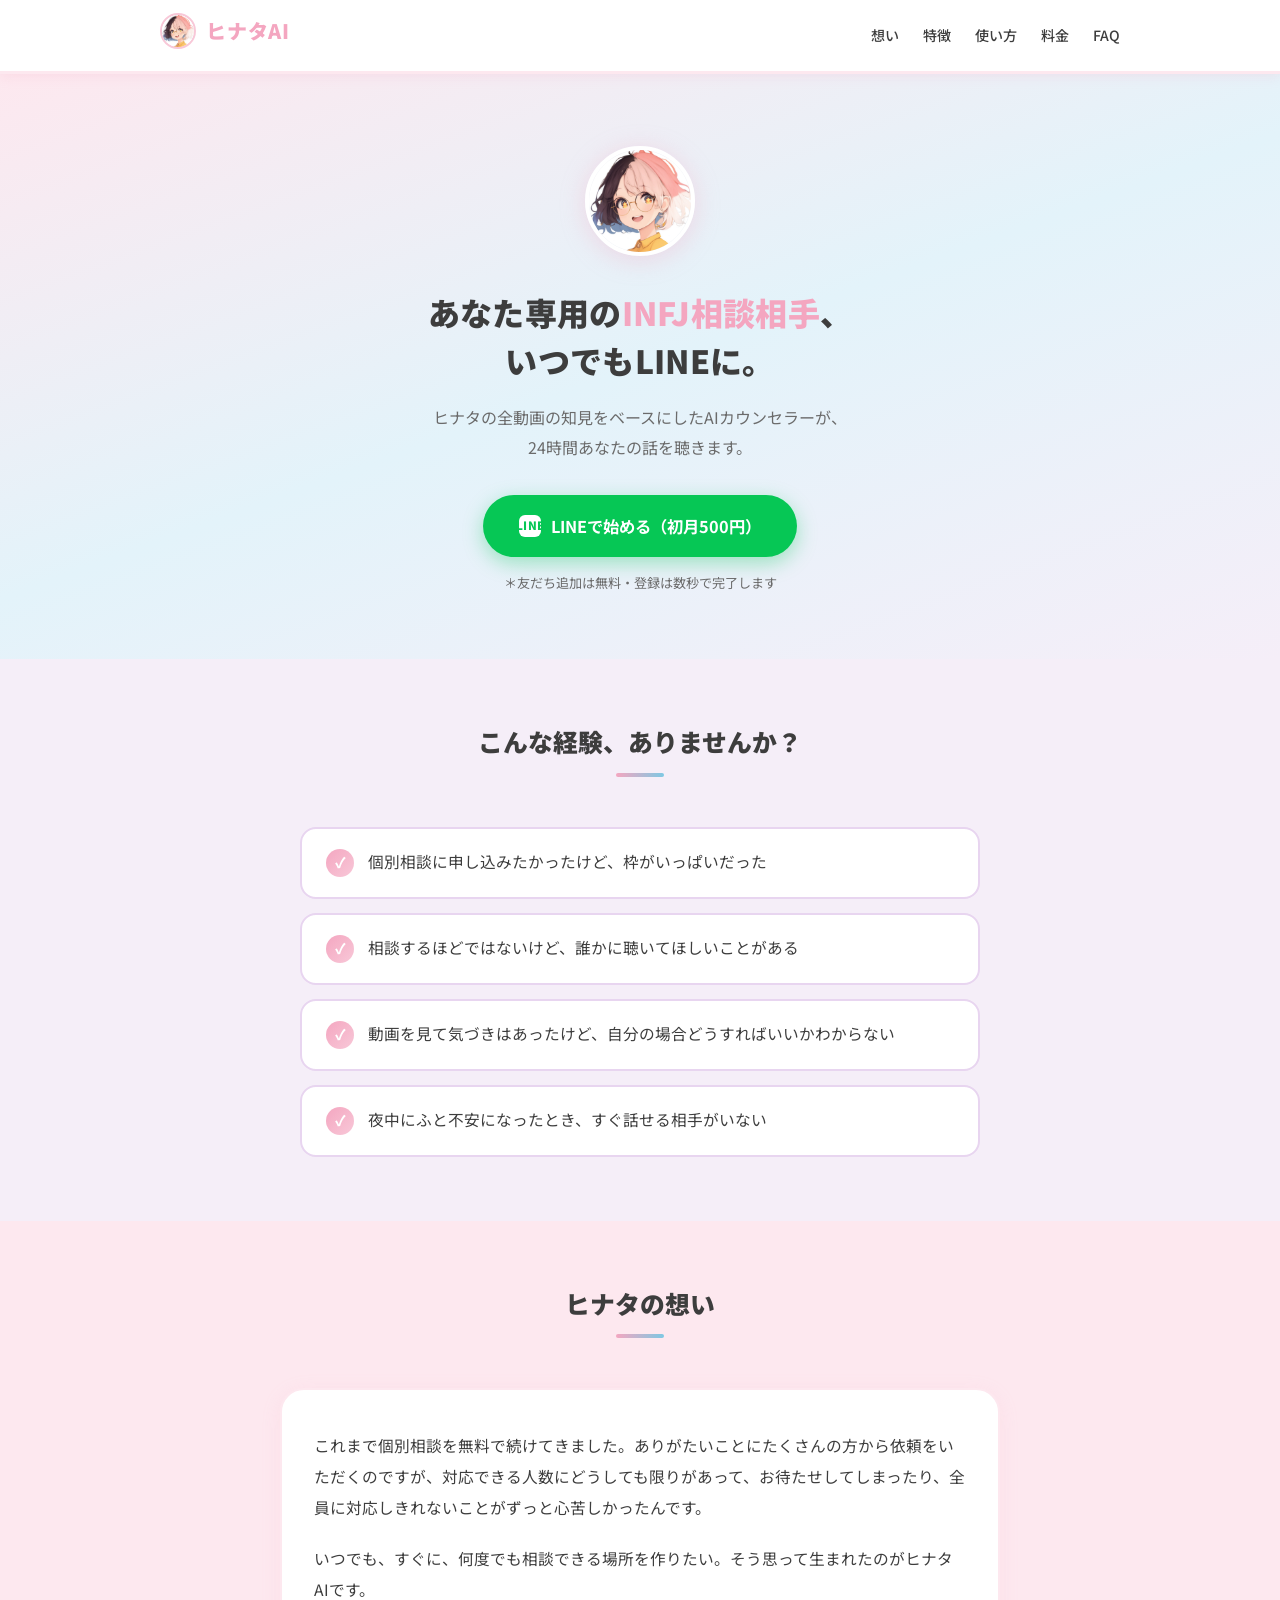
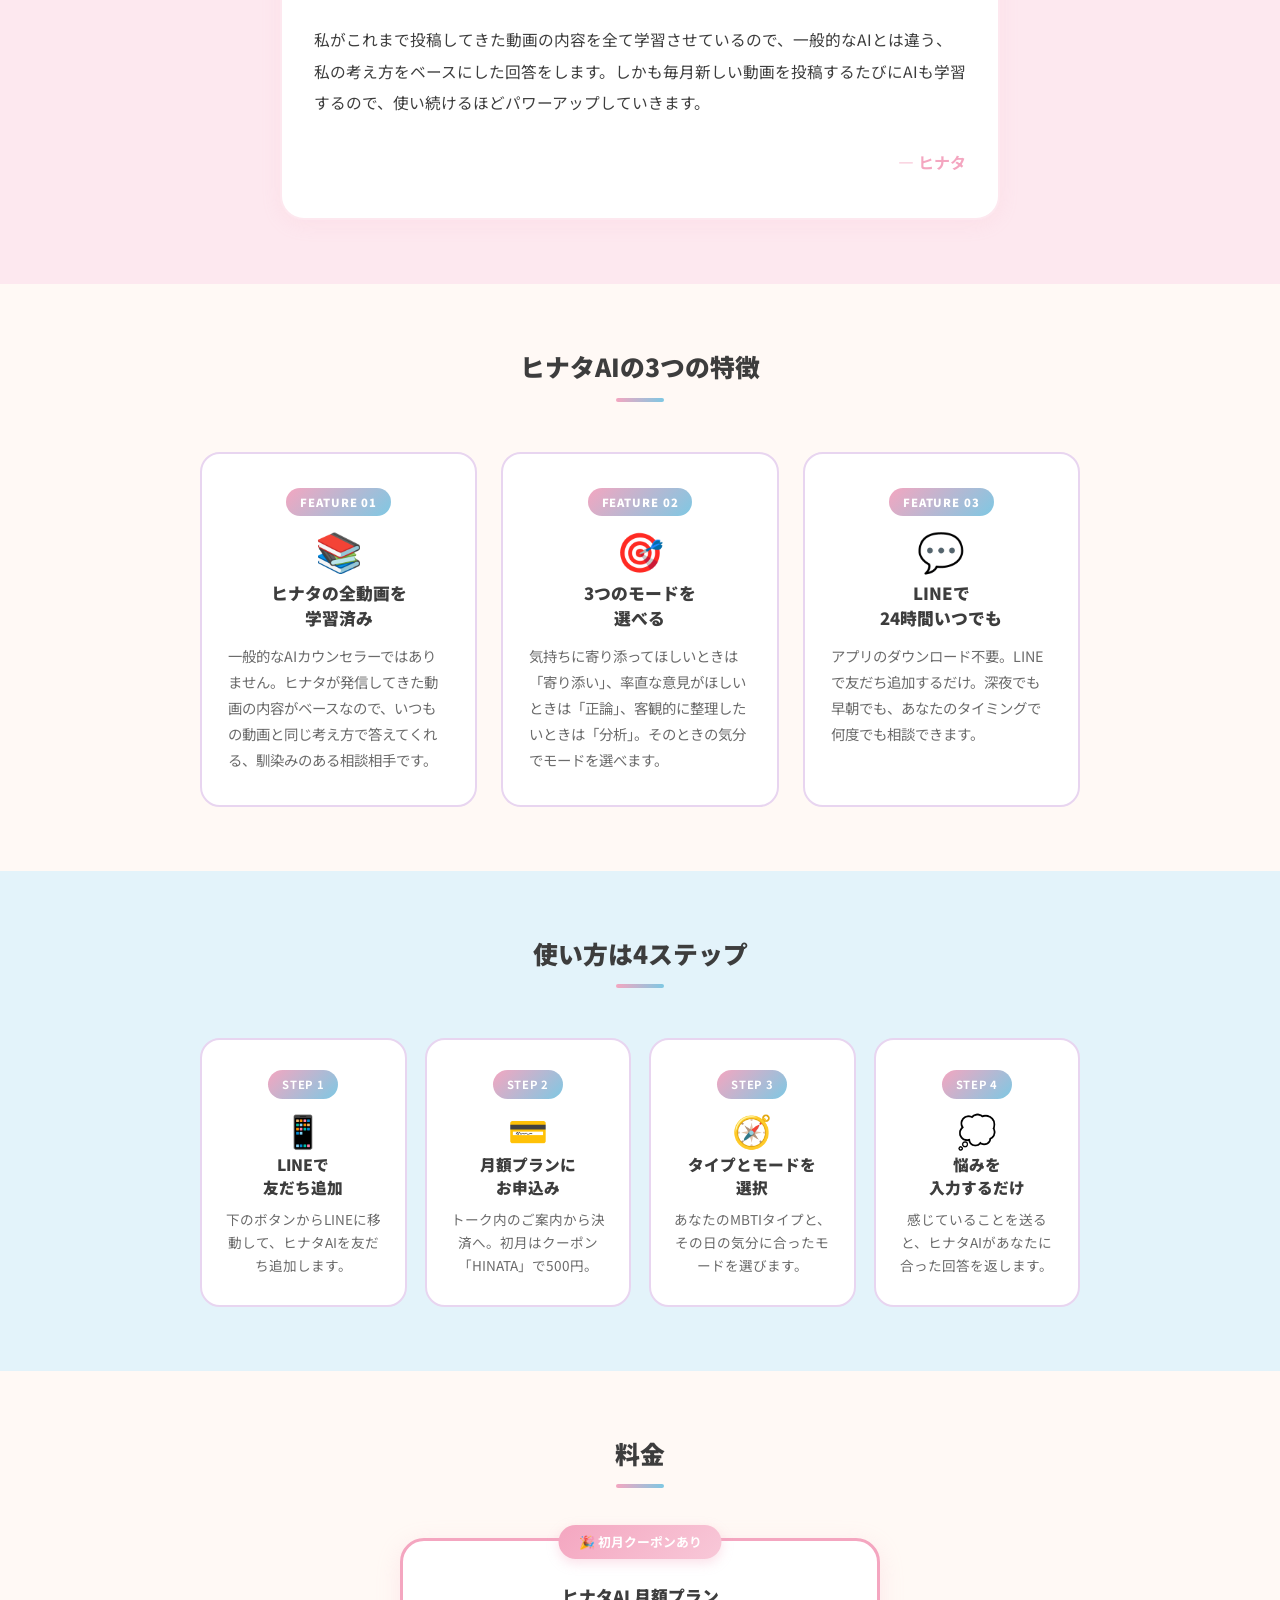
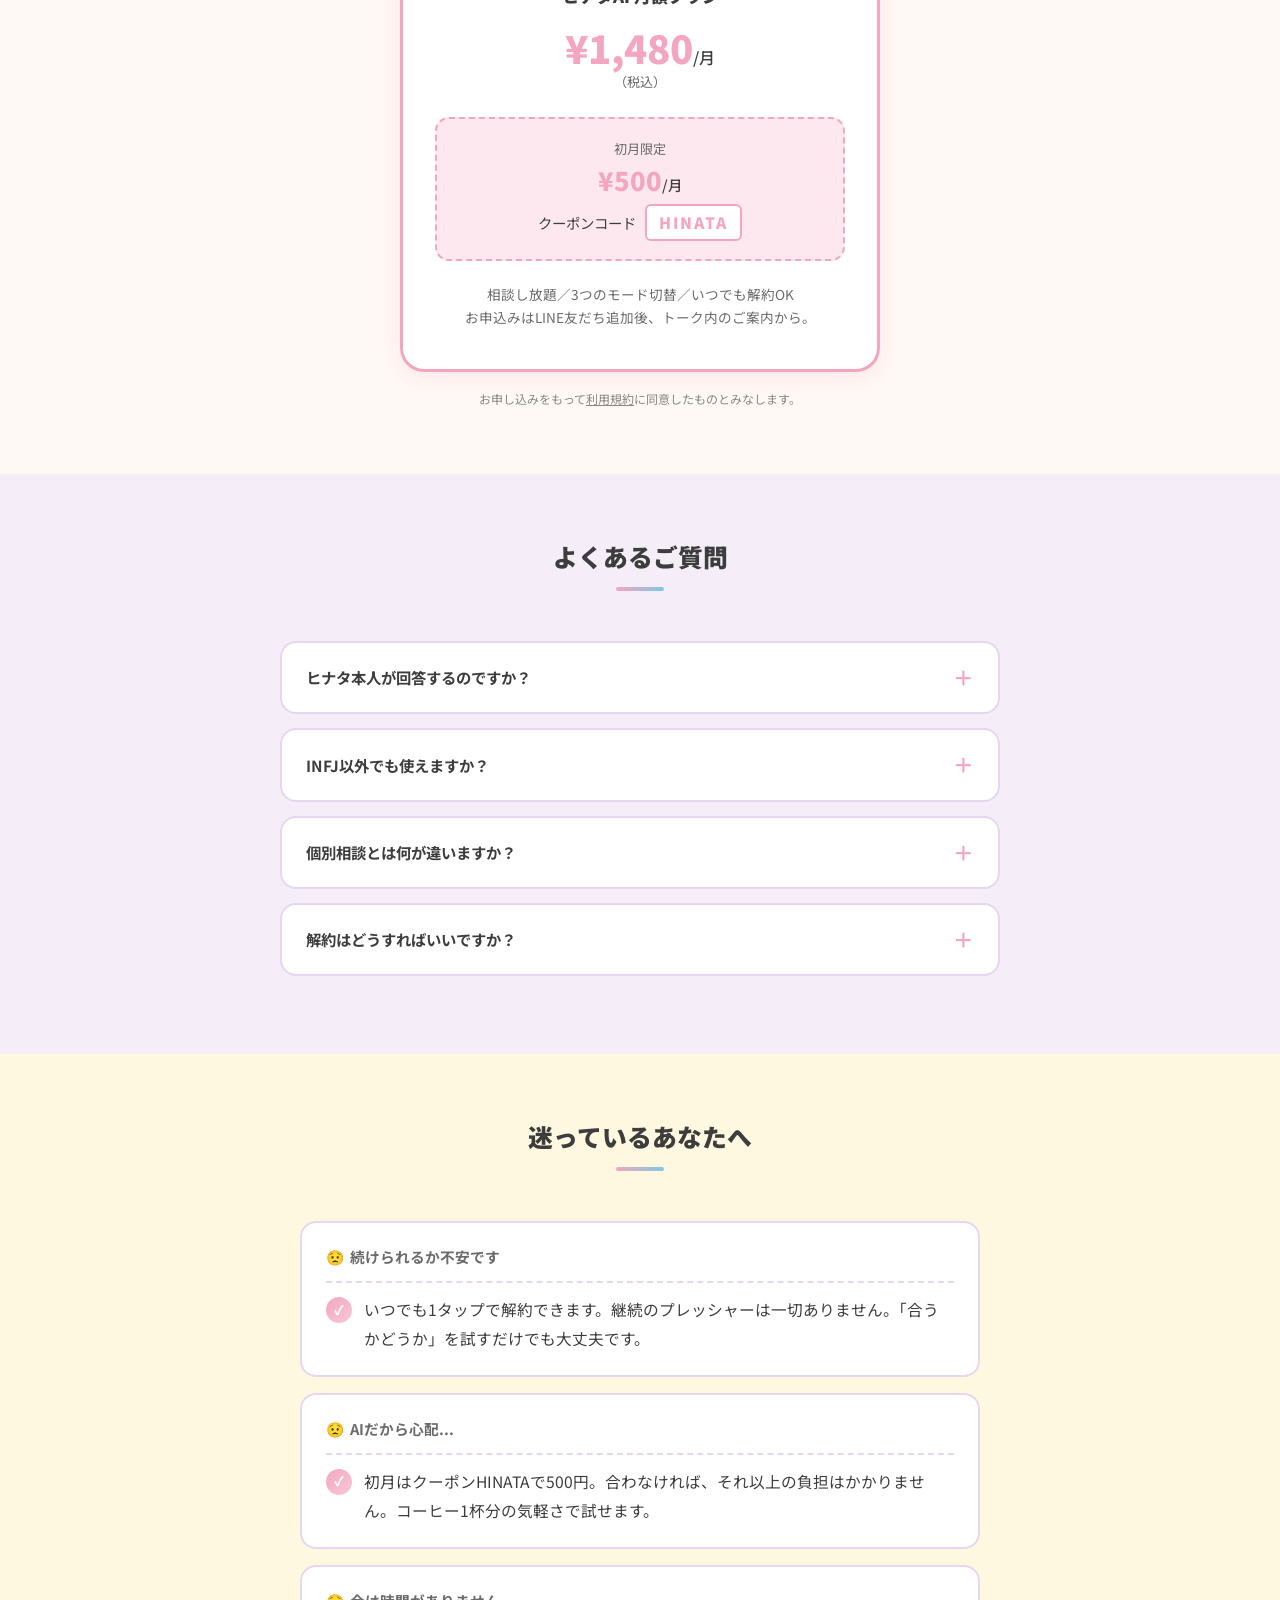
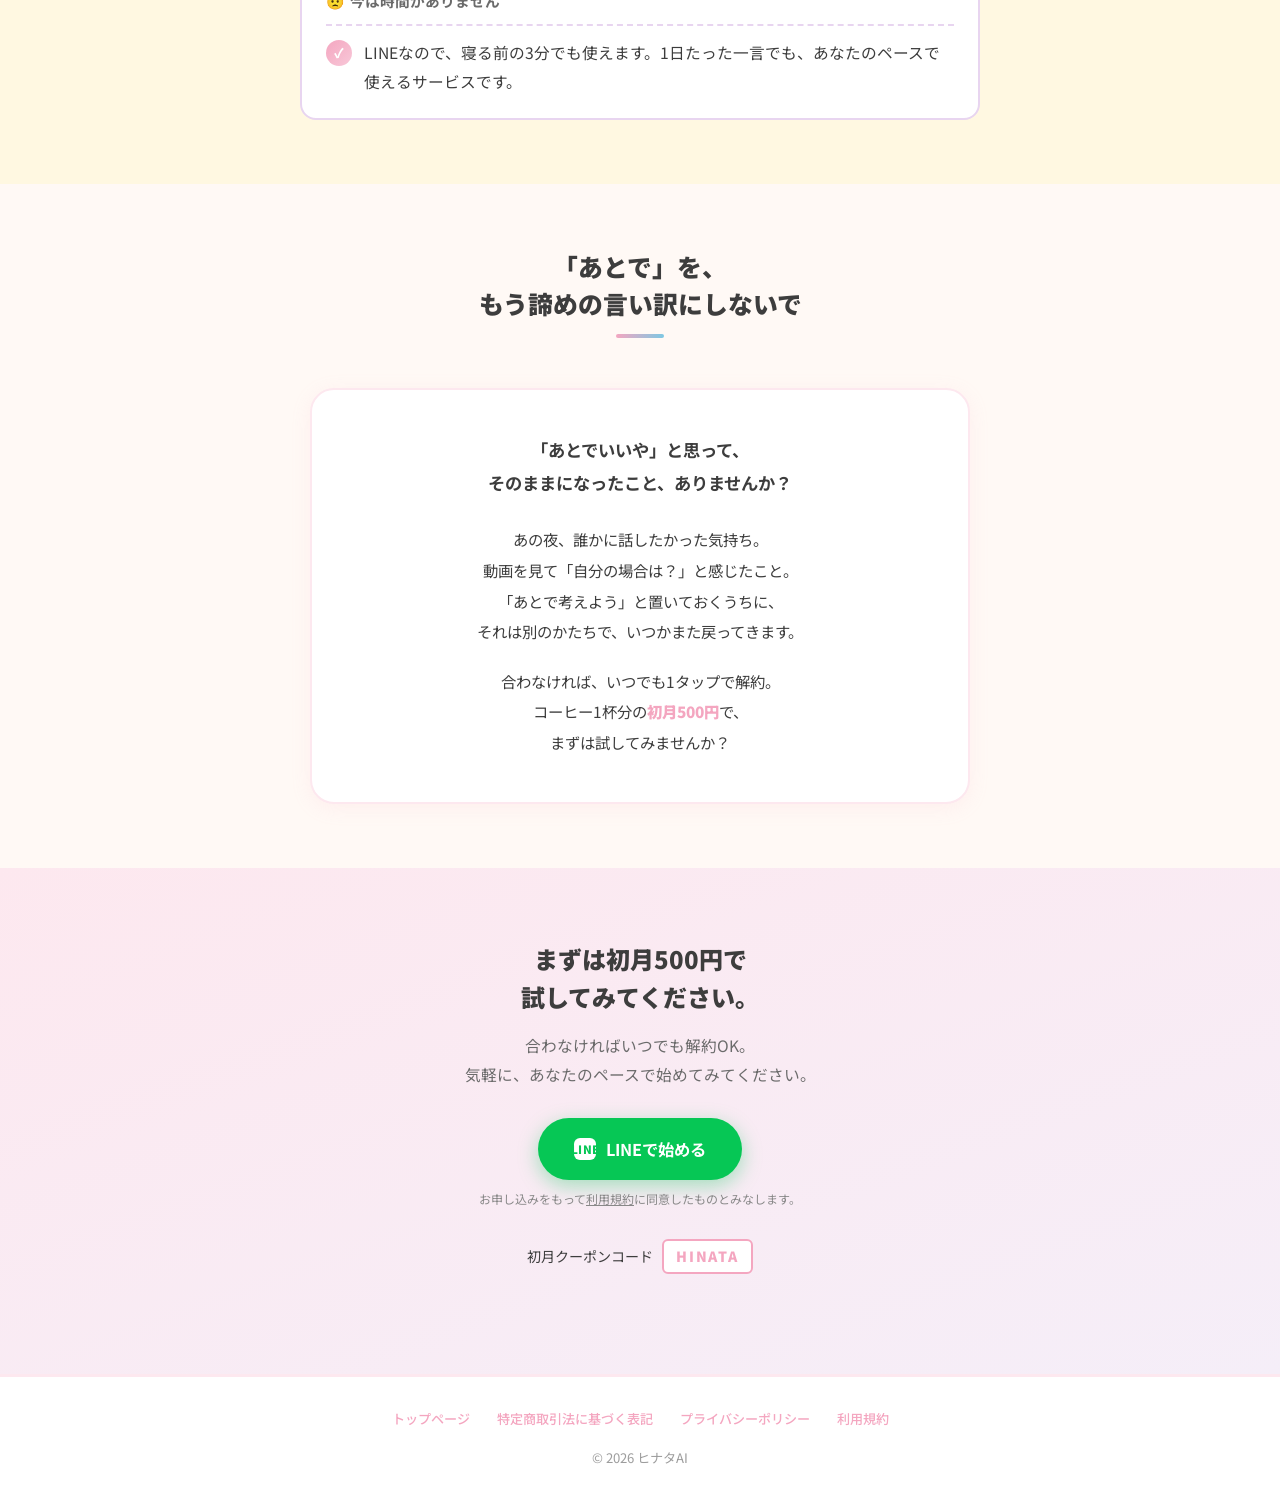
==== commit 1b2d20d0: "利用規約ページの追加とLP同意導線の整備 - terms.html を新規作成（全10条の利用規約） - index.html フッターに利用規約リンクを追加 - 料金セクションおよび最終CTAボタン" ====
--- a/index.html
+++ b/index.html
@@ -979,6 +979,9 @@
                     お申込みはLINE友だち追加後、トーク内のご案内から。
                 </p>
             </div>
+            <p style="font-size: 12px; color: #888; margin-top: 16px; text-align: center;">
+                お申し込みをもって<a href="terms.html" style="color: #888; text-decoration: underline;">利用規約</a>に同意したものとみなします。
+            </p>
         </div>
     </section>
 
@@ -1048,6 +1051,9 @@
             <span class="line-icon">LINE</span>
             LINEで始める
         </a>
+        <p style="font-size: 12px; color: #888; margin-top: 8px;">
+            お申し込みをもって<a href="terms.html" style="color: #888; text-decoration: underline;">利用規約</a>に同意したものとみなします。
+        </p>
         <p class="coupon-inline">初月クーポンコード <strong>HINATA</strong></p>
     </section>
 
@@ -1056,7 +1062,8 @@
         <div class="footer-links">
             <a href="index.html">トップページ</a>
             <a href="tokushoho.html">特定商取引法に基づく表記</a>
-            <a href="policy.html">プライバシーポリシー・利用規約</a>
+            <a href="policy.html">プライバシーポリシー</a>
+            <a href="terms.html">利用規約</a>
         </div>
         <p class="copy">&copy; 2026 ヒナタAI</p>
     </footer>
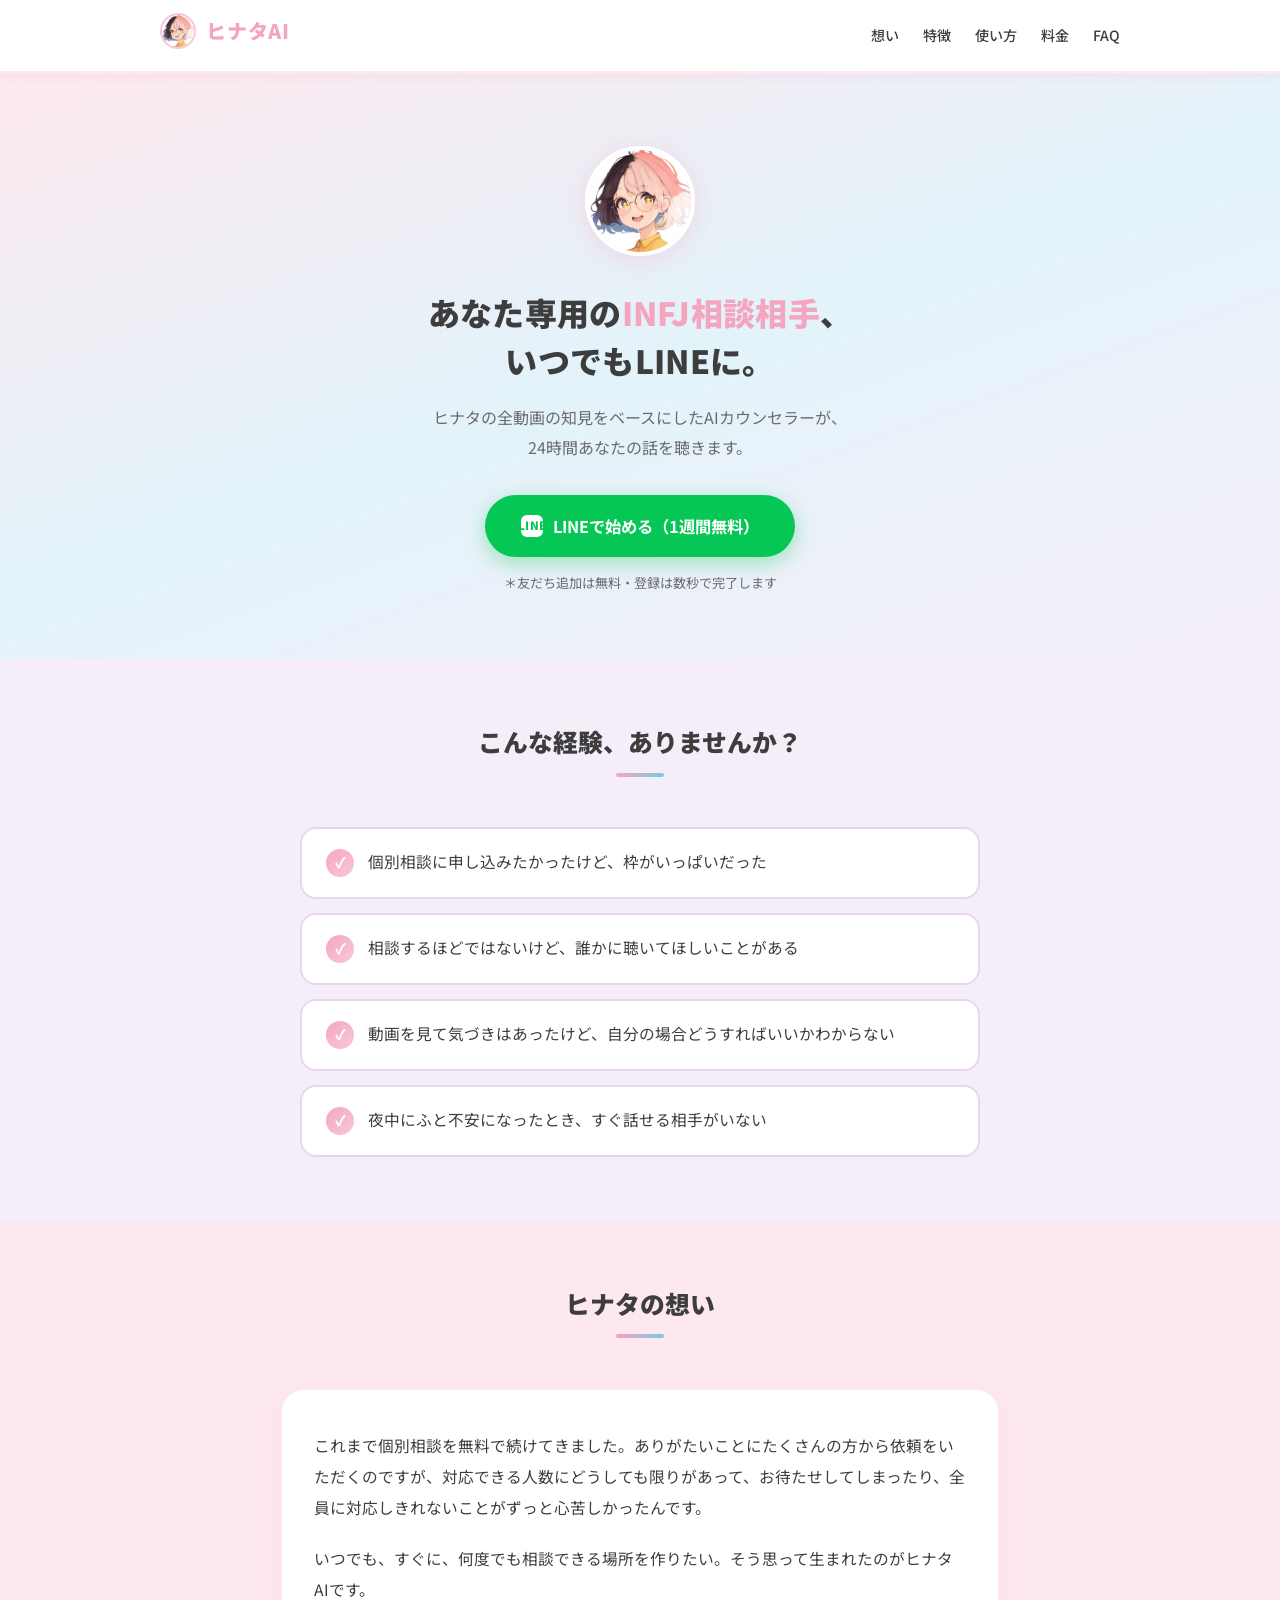
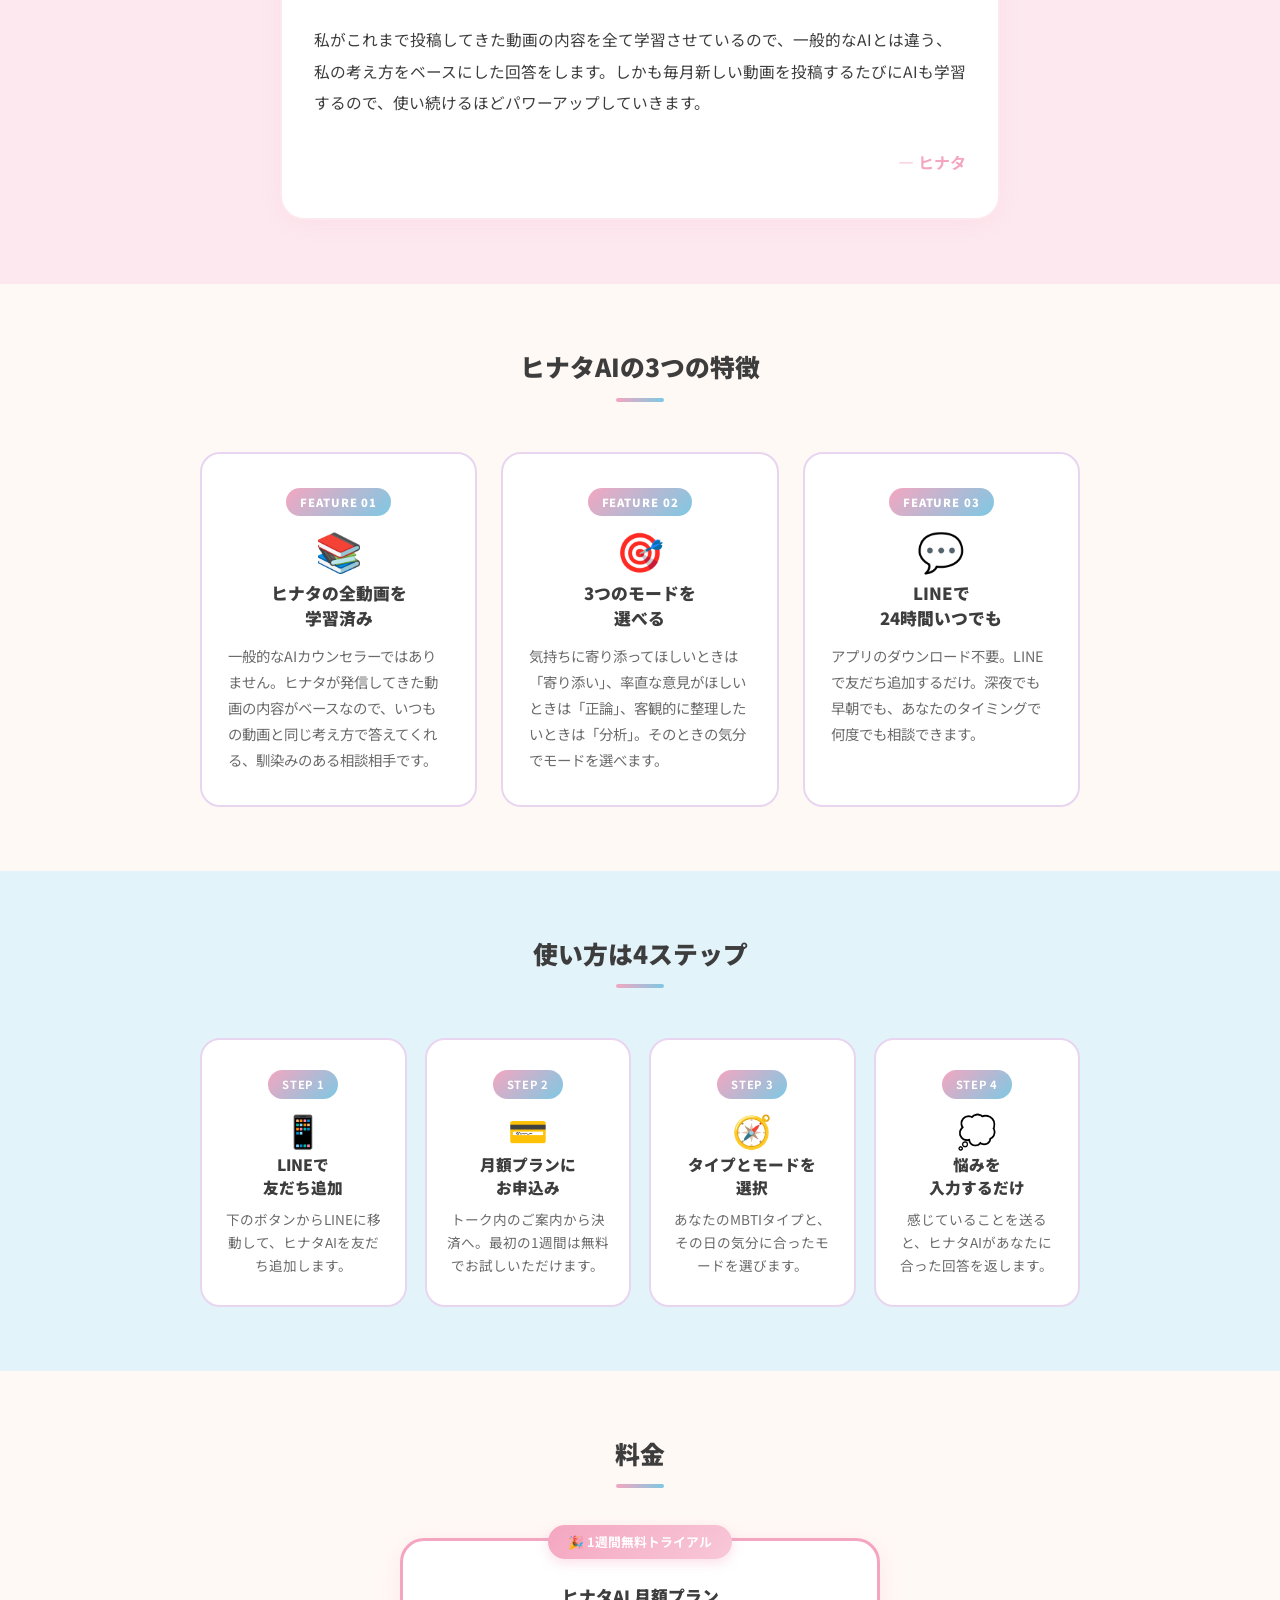
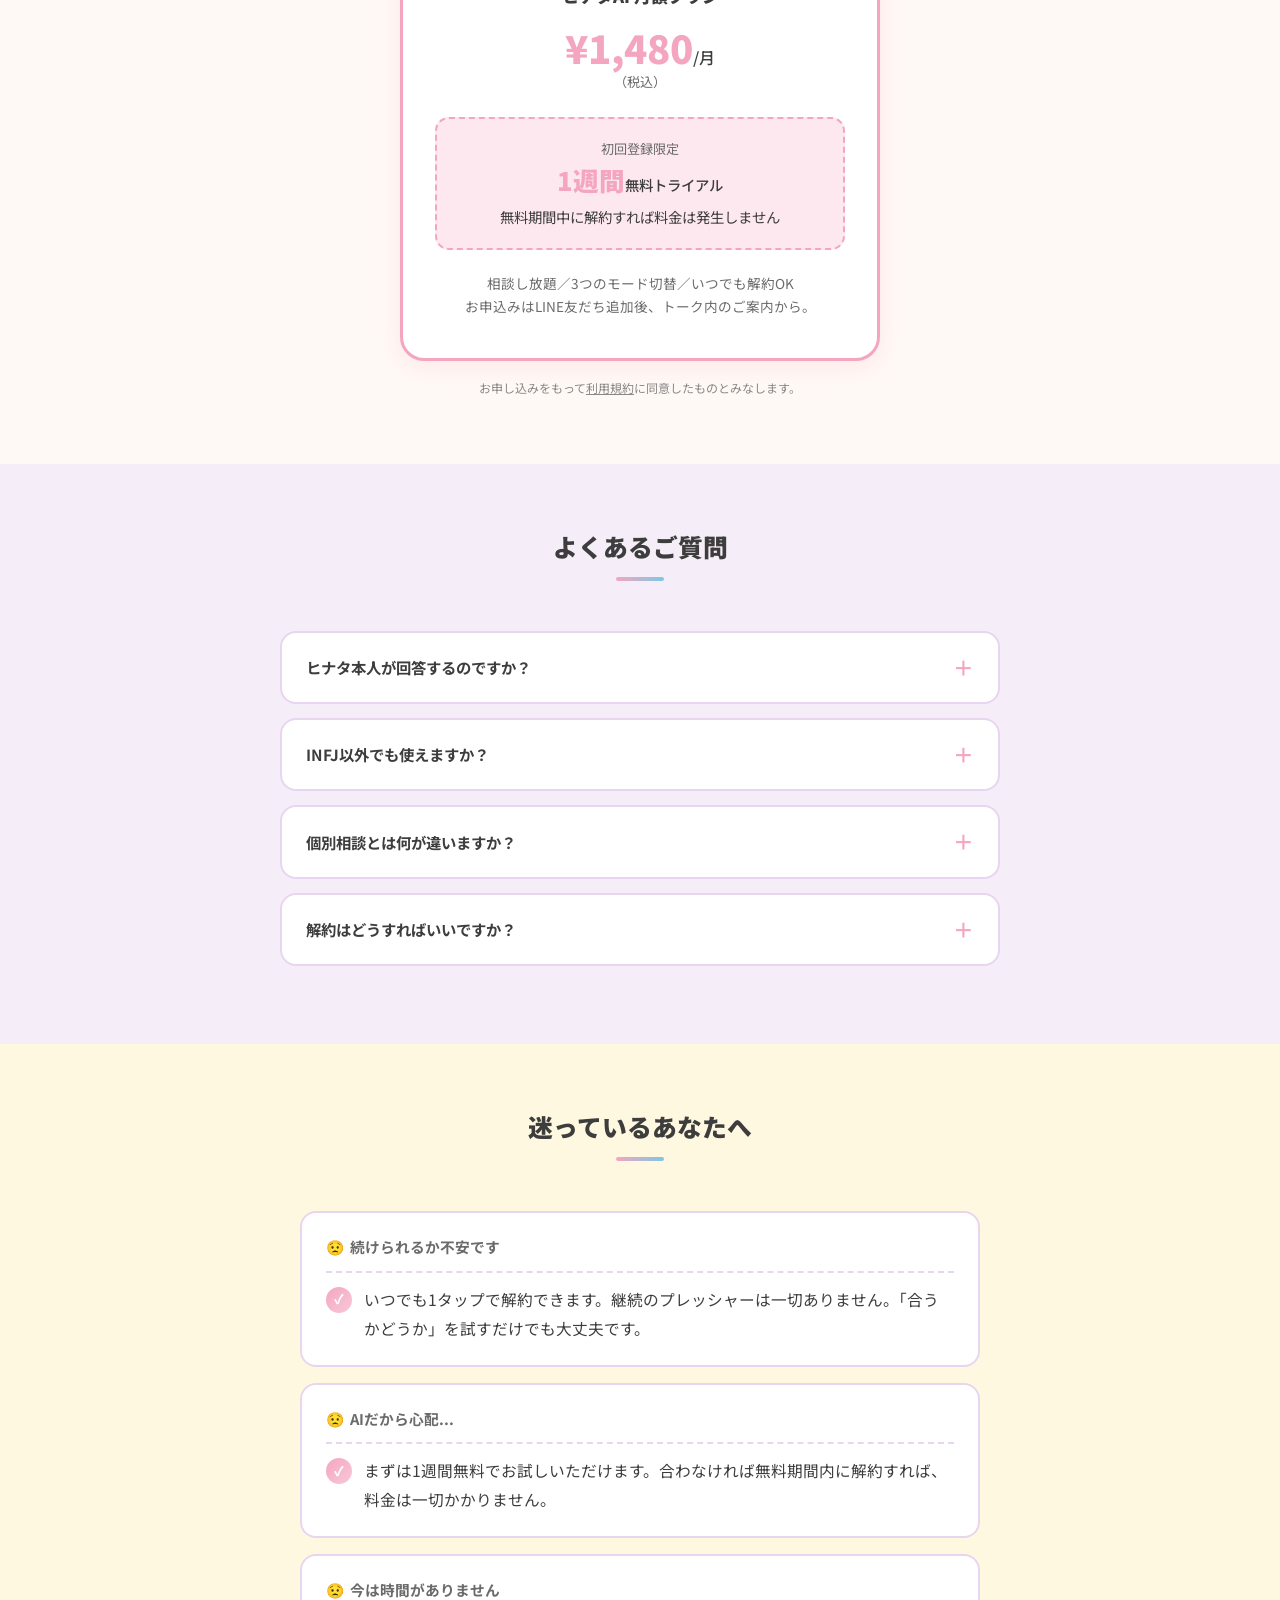
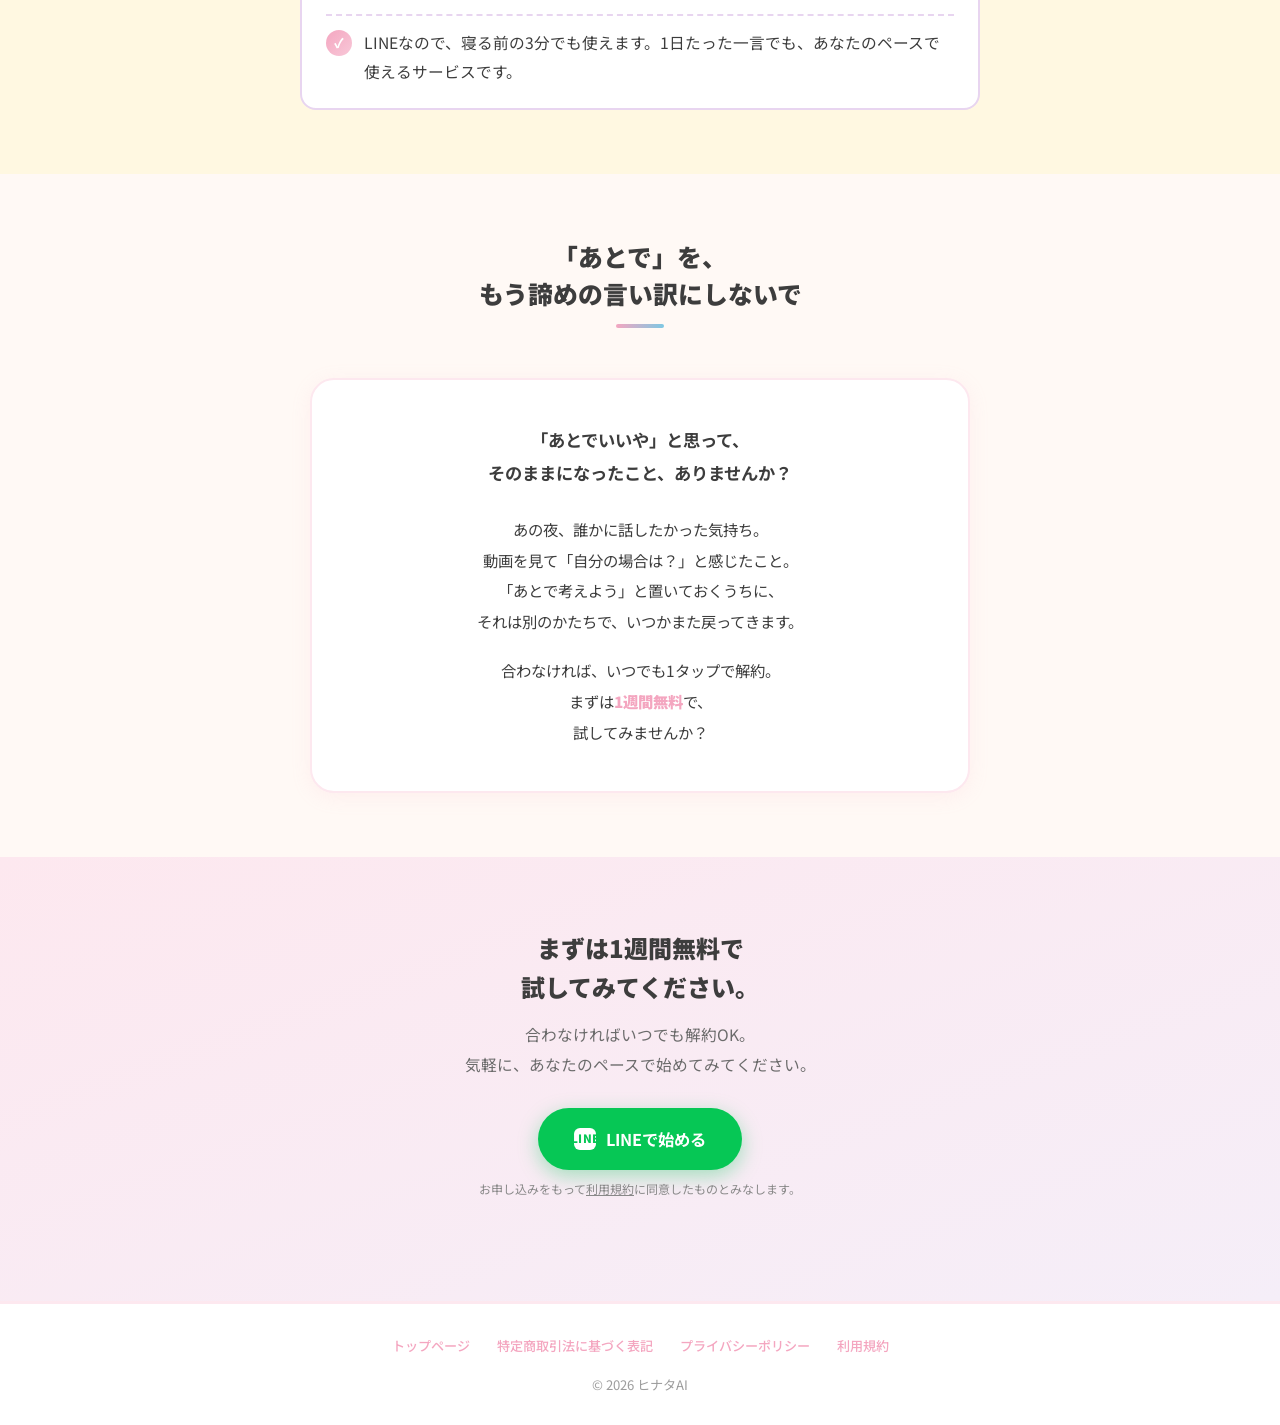
==== commit 1ec1270e: "初月クーポン(500円)から1週間無料トライアルへ料金訴求を変更 Stripeで1週間無料トライアルを設定したため、クーポンコード表記を LPおよび利用規約・プライバシーポリシー・特商法ページから撤去" ====
--- a/index.html
+++ b/index.html
@@ -6,7 +6,7 @@
     <meta name="viewport" content="width=device-width, initial-scale=1.0">
     <title>ヒナタAI - あなた専用のINFJ相談相手、いつでもLINEに。</title>
     <meta name="description"
-        content="INFJ向けLINE AIカウンセラー「ヒナタAI」。ヒナタの全動画の知見をベースにしたAIが、24時間あなたの話を聴きます。初月500円から。">
+        content="INFJ向けLINE AIカウンセラー「ヒナタAI」。ヒナタの全動画の知見をベースにしたAIが、24時間あなたの話を聴きます。1週間無料トライアルあり。">
     <meta property="og:title" content="ヒナタAI - あなた専用のINFJ相談相手、いつでもLINEに。">
     <meta property="og:description" content="ヒナタの全動画の知見をベースにしたAIカウンセラーが、24時間あなたの話を聴きます。">
     <meta property="og:type" content="website">
@@ -429,7 +429,7 @@
         }
 
         .pricing-card::before {
-            content: '🎉 初月クーポンあり';
+            content: '🎉 1週間無料トライアル';
             position: absolute;
             top: -16px;
             left: 50%;
@@ -860,7 +860,7 @@
         <p class="lead">ヒナタの全動画の知見をベースにしたAIカウンセラーが、<br>24時間あなたの話を聴きます。</p>
         <a href="https://lin.ee/6h3NBXu" class="btn-line" target="_blank" rel="noopener">
             <span class="line-icon">LINE</span>
-            LINEで始める（初月500円）
+            LINEで始める（1週間無料）
         </a>
         <span class="btn-sub-note">＊友だち追加は無料・登録は数秒で完了します</span>
     </section>
@@ -943,7 +943,7 @@
                 <div class="flow-step">
                     <div class="icon">💳</div>
                     <h3>月額プランに<br>お申込み</h3>
-                    <p>トーク内のご案内から決済へ。初月はクーポン「HINATA」で500円。</p>
+                    <p>トーク内のご案内から決済へ。最初の1週間は無料でお試しいただけます。</p>
                 </div>
                 <div class="flow-step">
                     <div class="icon">🧭</div>
@@ -969,9 +969,9 @@
                 <div class="price-tax">（税込）</div>
 
                 <div class="coupon-box">
-                    <div class="coupon-label">初月限定</div>
-                    <div class="coupon-price">¥500<small>/月</small></div>
-                    <div class="coupon-code">クーポンコード <strong>HINATA</strong></div>
+                    <div class="coupon-label">初回登録限定</div>
+                    <div class="coupon-price">1週間<small>無料トライアル</small></div>
+                    <div class="coupon-code">無料期間中に解約すれば料金は発生しません</div>
                 </div>
 
                 <p class="note">
@@ -1021,7 +1021,7 @@
                 </div>
                 <div class="worry-card">
                     <div class="worry-q">AIだから心配...</div>
-                    <div class="worry-a">初月はクーポンHINATAで500円。合わなければ、それ以上の負担はかかりません。コーヒー1杯分の気軽さで試せます。</div>
+                    <div class="worry-a">まずは1週間無料でお試しいただけます。合わなければ無料期間内に解約すれば、料金は一切かかりません。</div>
                 </div>
                 <div class="worry-card">
                     <div class="worry-q">今は時間がありません</div>
@@ -1038,14 +1038,14 @@
             <div class="gentle-push-block">
                 <p class="lead">「あとでいいや」と思って、<br>そのままになったこと、ありませんか？</p>
                 <p>あの夜、誰かに話したかった気持ち。<br>動画を見て「自分の場合は？」と感じたこと。<br>「あとで考えよう」と置いておくうちに、<br>それは別のかたちで、いつかまた戻ってきます。</p>
-                <p>合わなければ、いつでも1タップで解約。<br>コーヒー1杯分の<strong>初月500円</strong>で、<br>まずは試してみませんか？</p>
+                <p>合わなければ、いつでも1タップで解約。<br>まずは<strong>1週間無料</strong>で、<br>試してみませんか？</p>
             </div>
         </div>
     </section>
 
     <!-- ====== Final CTA ====== -->
     <section class="final-cta">
-        <h2>まずは初月500円で<br>試してみてください。</h2>
+        <h2>まずは1週間無料で<br>試してみてください。</h2>
         <p>合わなければいつでも解約OK。<br>気軽に、あなたのペースで始めてみてください。</p>
         <a href="https://lin.ee/6h3NBXu" class="btn-line" target="_blank" rel="noopener">
             <span class="line-icon">LINE</span>
@@ -1054,7 +1054,6 @@
         <p style="font-size: 12px; color: #888; margin-top: 8px;">
             お申し込みをもって<a href="terms.html" style="color: #888; text-decoration: underline;">利用規約</a>に同意したものとみなします。
         </p>
-        <p class="coupon-inline">初月クーポンコード <strong>HINATA</strong></p>
     </section>
 
     <!-- ====== Footer ====== -->
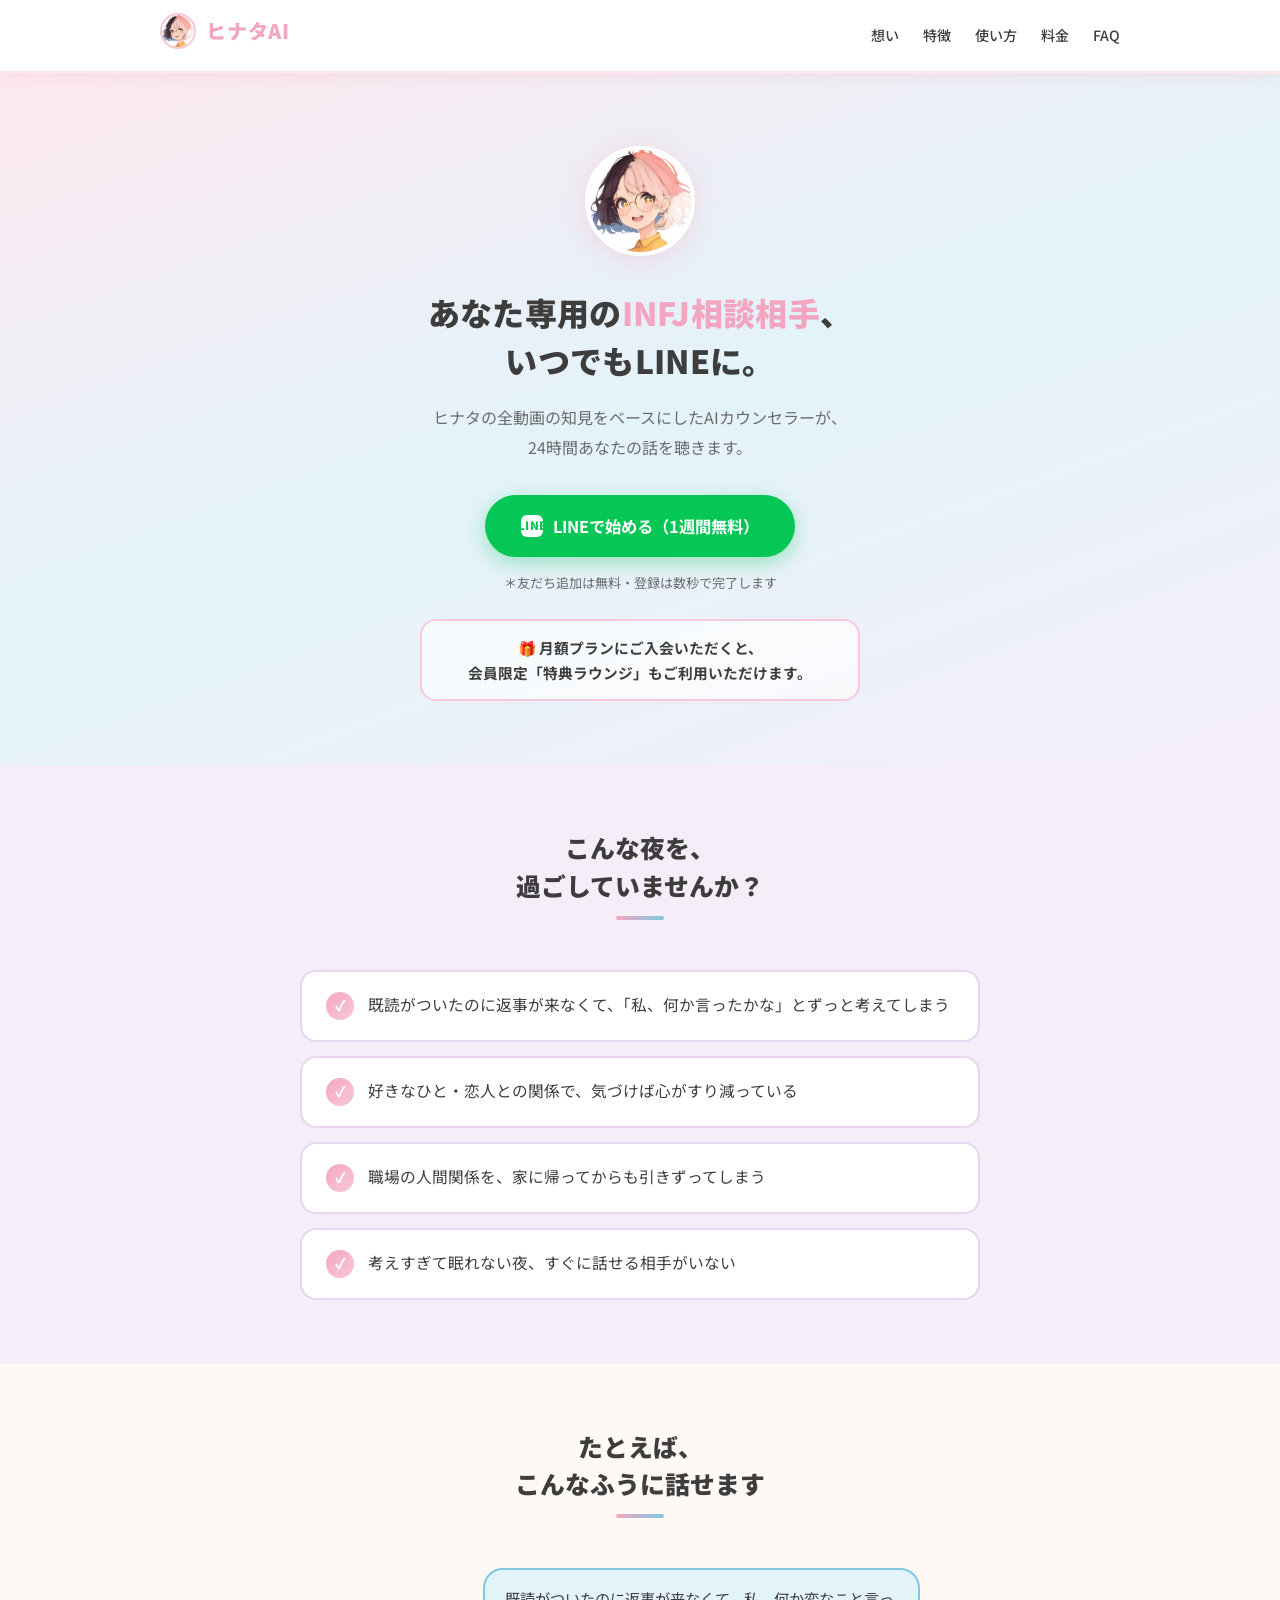
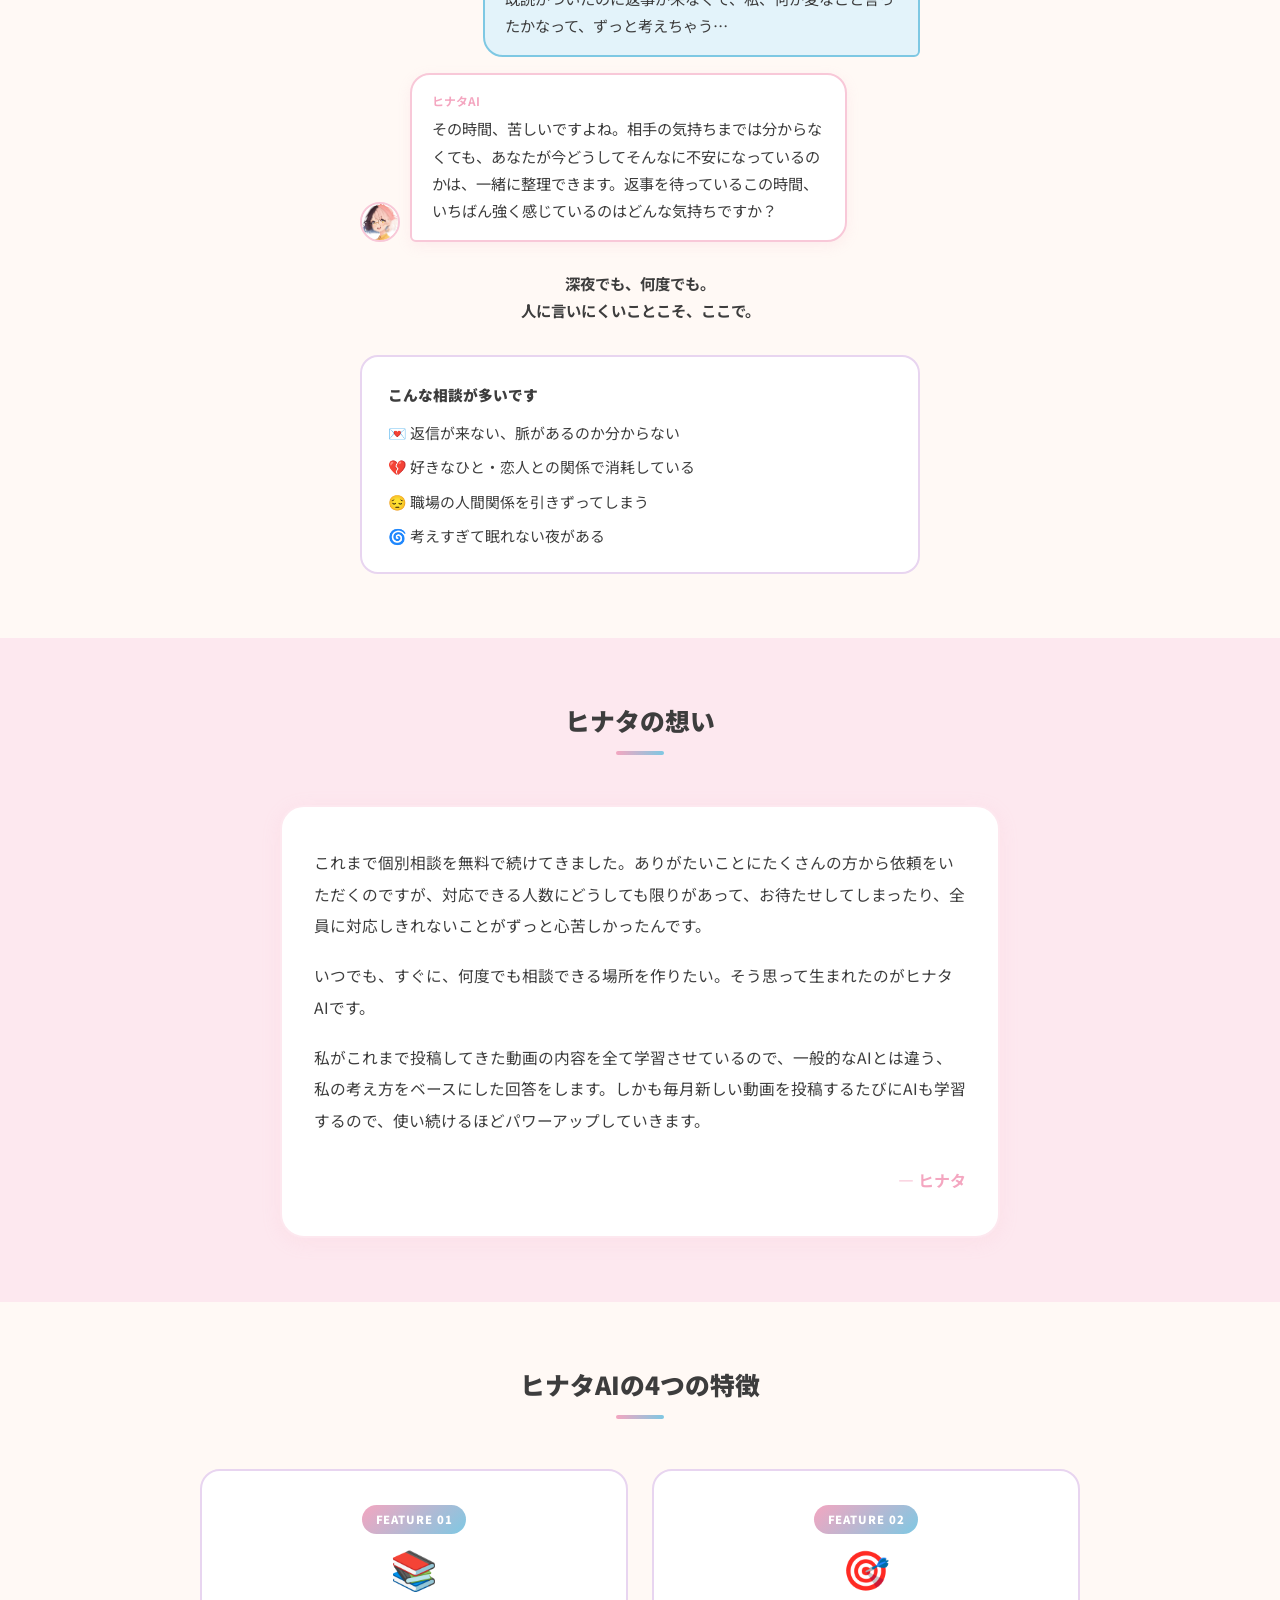
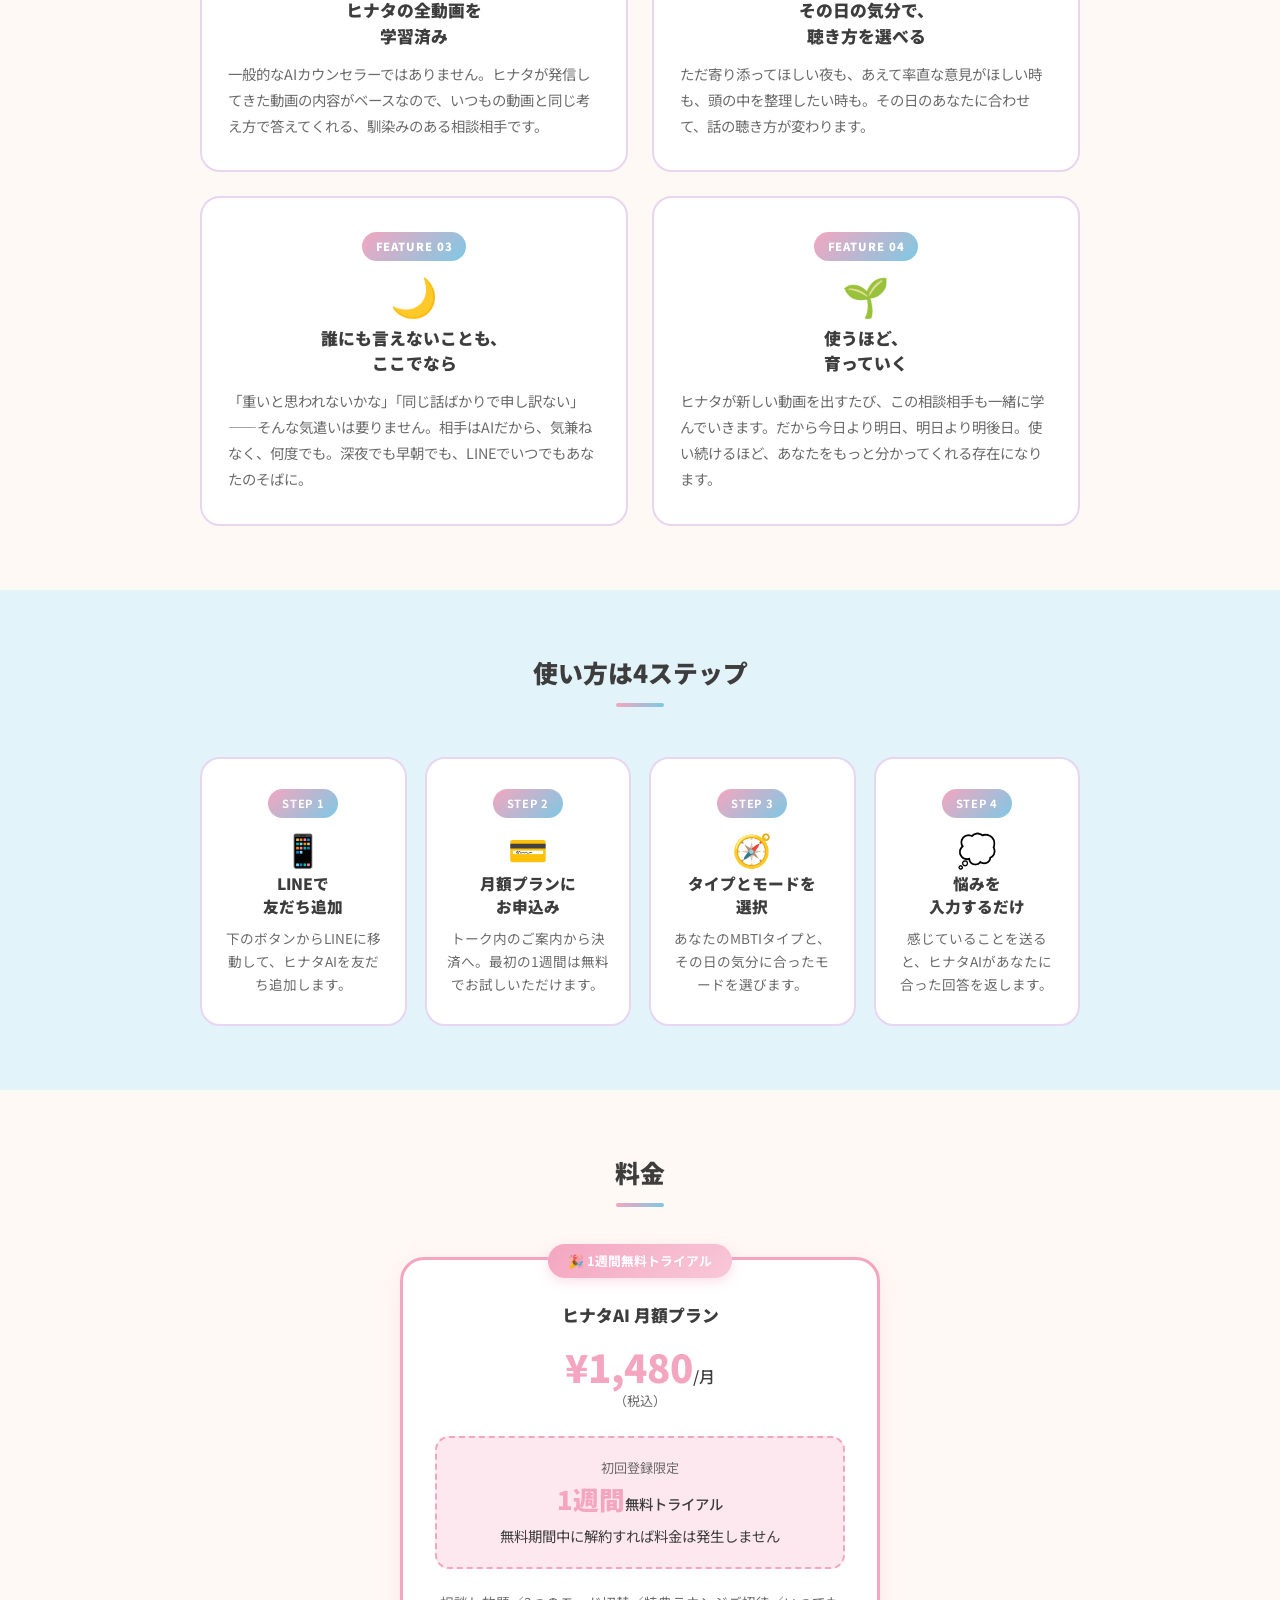
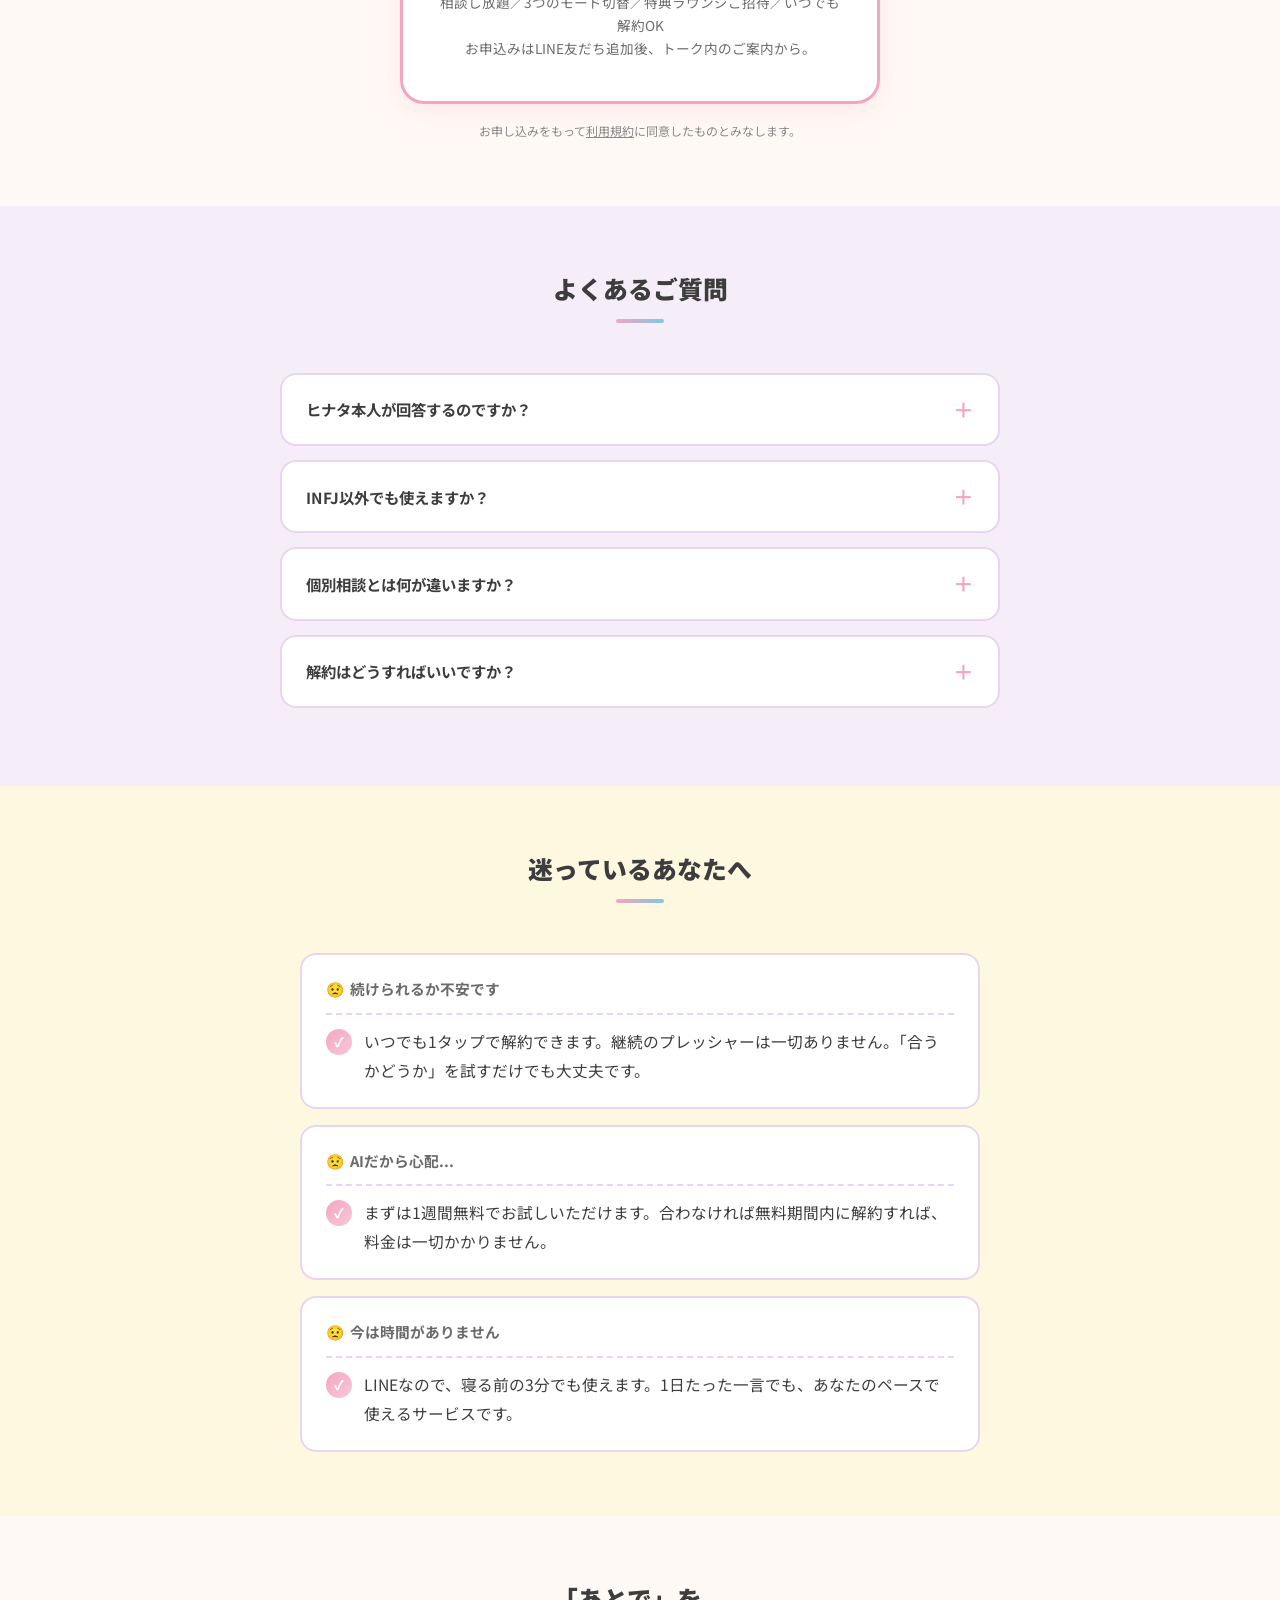
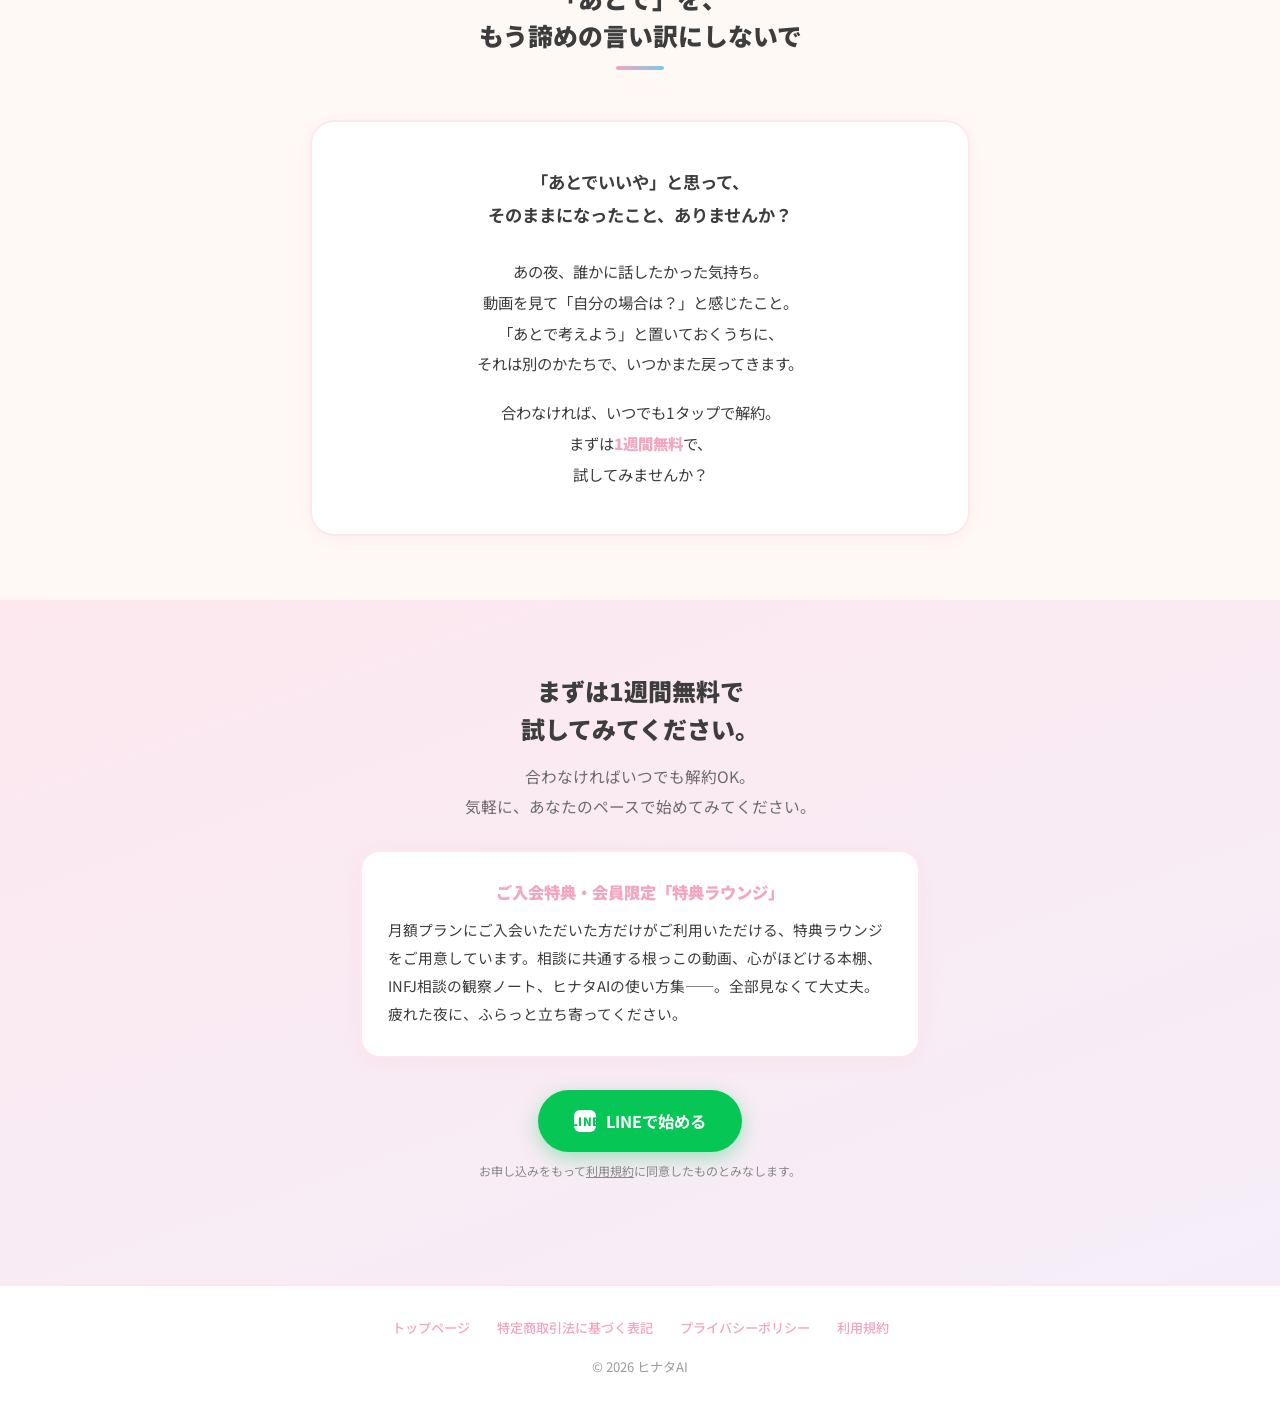
==== commit 8c40fe86: "LP改善：価値訴求の強化と特典・恋愛相談・成長価値を追加 - ご入会特典（特典ラウンジ）の訴求を上部・下部のCTA近くに追加 - 共感セクションを恋愛前面の悩みベースに刷新 - 会話サンプルセクション" ====
--- a/index.html
+++ b/index.html
@@ -193,6 +193,19 @@
             color: var(--text-soft);
         }
 
+        .hero-perk {
+            max-width: 440px;
+            margin: 24px auto 0;
+            background: rgba(255, 255, 255, .7);
+            border: 2px solid var(--pink-light);
+            border-radius: 16px;
+            padding: 14px 20px;
+            font-size: .92rem;
+            font-weight: 700;
+            line-height: 1.7;
+            color: var(--text);
+        }
+
         /* ====== Section common ====== */
         section {
             padding: 64px 20px
@@ -275,6 +288,105 @@
             font-size: .9rem;
         }
 
+        /* ====== Chat Demo ====== */
+        .chat-demo {
+            max-width: 560px;
+            margin: 0 auto;
+            display: grid;
+            gap: 16px;
+        }
+
+        .chat-row {
+            display: flex;
+            align-items: flex-end;
+            gap: 10px;
+        }
+
+        .chat-row.user {
+            justify-content: flex-end;
+        }
+
+        .chat-avatar {
+            width: 40px;
+            height: 40px;
+            border-radius: 50%;
+            border: 2px solid var(--pink-light);
+            object-fit: cover;
+            flex-shrink: 0;
+        }
+
+        .bubble {
+            max-width: 78%;
+            padding: 15px 20px;
+            font-size: .95rem;
+            line-height: 1.8;
+            border-radius: 20px;
+        }
+
+        .bubble.user {
+            background: var(--blue-pale);
+            border: 2px solid var(--blue);
+            color: var(--text);
+            border-bottom-right-radius: 6px;
+        }
+
+        .bubble.ai {
+            background: var(--white);
+            border: 2px solid var(--pink-light);
+            color: var(--text);
+            border-bottom-left-radius: 6px;
+            box-shadow: 0 4px 14px rgba(244, 166, 192, .14);
+        }
+
+        .bubble .who {
+            display: block;
+            font-size: .74rem;
+            font-weight: 700;
+            color: var(--pink);
+            margin-bottom: 4px;
+        }
+
+        .bubble.user .who {
+            color: var(--blue);
+        }
+
+        .chat-note {
+            text-align: center;
+            margin: 28px auto 0;
+            font-size: .96rem;
+            font-weight: 700;
+            color: var(--text);
+            line-height: 1.8;
+        }
+
+        .chat-cases {
+            max-width: 560px;
+            margin: 30px auto 0;
+            background: var(--white);
+            border: 2px solid var(--lavender);
+            border-radius: 18px;
+            padding: 24px 26px;
+        }
+
+        .chat-cases .cases-title {
+            font-size: .92rem;
+            font-weight: 900;
+            color: var(--text);
+            margin-bottom: 12px;
+        }
+
+        .chat-cases ul {
+            list-style: none;
+            display: grid;
+            gap: 9px;
+        }
+
+        .chat-cases li {
+            font-size: .93rem;
+            line-height: 1.7;
+            color: var(--text);
+        }
+
         /* ====== Story ====== */
         .story-block {
             background: var(--white);
@@ -308,7 +420,7 @@
         /* ====== Features ====== */
         .features-grid {
             display: grid;
-            grid-template-columns: repeat(auto-fit, minmax(250px, 1fr));
+            grid-template-columns: repeat(2, 1fr);
             gap: 24px;
         }
 
@@ -690,6 +802,33 @@
             line-height: 1.9;
         }
 
+        .cta-perk {
+            background: var(--white);
+            border: 2px solid var(--pink-pale);
+            border-radius: 20px;
+            padding: 28px 26px;
+            max-width: 560px;
+            margin: 0 auto 32px;
+            text-align: left;
+            box-shadow: 0 4px 20px rgba(244, 166, 192, .12);
+        }
+
+        .cta-perk h3 {
+            font-size: 1.02rem;
+            font-weight: 900;
+            color: var(--pink);
+            margin-bottom: 12px;
+            text-align: center;
+            line-height: 1.5;
+        }
+
+        .cta-perk p {
+            font-size: .92rem;
+            color: var(--text);
+            line-height: 1.9;
+            margin-bottom: 0;
+        }
+
         .final-cta .coupon-inline {
             margin-top: 16px;
             font-size: .88rem;
@@ -788,6 +927,21 @@
                 padding: 28px 22px
             }
 
+            .bubble {
+                max-width: 80%;
+                font-size: .9rem;
+                padding: 13px 16px;
+            }
+
+            .chat-avatar {
+                width: 34px;
+                height: 34px;
+            }
+
+            .chat-cases {
+                padding: 20px 20px
+            }
+
             .empathy-item {
                 padding: 16px 18px;
                 font-size: .92rem;
@@ -802,6 +956,10 @@
                 font-size: 2rem
             }
 
+            .features-grid {
+                grid-template-columns: 1fr
+            }
+
             .feature-card {
                 padding: 26px 22px
             }
@@ -828,6 +986,19 @@
 
             .final-cta h2 {
                 font-size: 1.2rem
+            }
+
+            .hero-perk {
+                font-size: .86rem;
+                padding: 12px 16px;
+            }
+
+            .cta-perk {
+                padding: 22px 20px
+            }
+
+            .cta-perk p {
+                font-size: .88rem
             }
         }
     </style>
@@ -863,29 +1034,56 @@
             LINEで始める（1週間無料）
         </a>
         <span class="btn-sub-note">＊友だち追加は無料・登録は数秒で完了します</span>
+        <p class="hero-perk">🎁 月額プランにご入会いただくと、<br>会員限定「特典ラウンジ」もご利用いただけます。</p>
     </section>
 
     <!-- ====== Empathy ====== -->
     <section class="bg-lavender">
         <div class="section-inner">
-            <h2 class="section-title">こんな経験、ありませんか？</h2>
+            <h2 class="section-title">こんな夜を、<br>過ごしていませんか？</h2>
             <div class="empathy-list">
                 <div class="empathy-item">
                     <span class="check">✓</span>
-                    <span>個別相談に申し込みたかったけど、枠がいっぱいだった</span>
+                    <span>既読がついたのに返事が来なくて、「私、何か言ったかな」とずっと考えてしまう</span>
                 </div>
                 <div class="empathy-item">
                     <span class="check">✓</span>
-                    <span>相談するほどではないけど、誰かに聴いてほしいことがある</span>
+                    <span>好きなひと・恋人との関係で、気づけば心がすり減っている</span>
                 </div>
                 <div class="empathy-item">
                     <span class="check">✓</span>
-                    <span>動画を見て気づきはあったけど、自分の場合どうすればいいかわからない</span>
+                    <span>職場の人間関係を、家に帰ってからも引きずってしまう</span>
                 </div>
                 <div class="empathy-item">
                     <span class="check">✓</span>
-                    <span>夜中にふと不安になったとき、すぐ話せる相手がいない</span>
-                </div>
+                    <span>考えすぎて眠れない夜、すぐに話せる相手がいない</span>
+                </div>
+            </div>
+        </div>
+    </section>
+
+    <!-- ====== Chat Demo ====== -->
+    <section>
+        <div class="section-inner">
+            <h2 class="section-title">たとえば、<br>こんなふうに話せます</h2>
+            <div class="chat-demo">
+                <div class="chat-row user">
+                    <div class="bubble user">既読がついたのに返事が来なくて、私、何か変なこと言ったかなって、ずっと考えちゃう…</div>
+                </div>
+                <div class="chat-row ai">
+                    <img src="character.jpg" alt="ヒナタAI" class="chat-avatar">
+                    <div class="bubble ai"><span class="who">ヒナタAI</span>その時間、苦しいですよね。相手の気持ちまでは分からなくても、あなたが今どうしてそんなに不安になっているのかは、一緒に整理できます。返事を待っているこの時間、いちばん強く感じているのはどんな気持ちですか？</div>
+                </div>
+            </div>
+            <p class="chat-note">深夜でも、何度でも。<br>人に言いにくいことこそ、ここで。</p>
+            <div class="chat-cases">
+                <p class="cases-title">こんな相談が多いです</p>
+                <ul>
+                    <li>💌 返信が来ない、脈があるのか分からない</li>
+                    <li>💔 好きなひと・恋人との関係で消耗している</li>
+                    <li>😔 職場の人間関係を引きずってしまう</li>
+                    <li>🌀 考えすぎて眠れない夜がある</li>
+                </ul>
             </div>
         </div>
     </section>
@@ -906,7 +1104,7 @@
     <!-- ====== Features ====== -->
     <section id="features">
         <div class="section-inner">
-            <h2 class="section-title">ヒナタAIの3つの特徴</h2>
+            <h2 class="section-title">ヒナタAIの4つの特徴</h2>
             <div class="features-grid">
                 <div class="feature-card">
                     <span class="num">FEATURE 01</span>
@@ -917,14 +1115,20 @@
                 <div class="feature-card">
                     <span class="num">FEATURE 02</span>
                     <div class="icon">🎯</div>
-                    <h3>3つのモードを<br>選べる</h3>
-                    <p>気持ちに寄り添ってほしいときは「寄り添い」、率直な意見がほしいときは「正論」、客観的に整理したいときは「分析」。そのときの気分でモードを選べます。</p>
+                    <h3>その日の気分で、<br>聴き方を選べる</h3>
+                    <p>ただ寄り添ってほしい夜も、あえて率直な意見がほしい時も、頭の中を整理したい時も。その日のあなたに合わせて、話の聴き方が変わります。</p>
                 </div>
                 <div class="feature-card">
                     <span class="num">FEATURE 03</span>
-                    <div class="icon">💬</div>
-                    <h3>LINEで<br>24時間いつでも</h3>
-                    <p>アプリのダウンロード不要。LINEで友だち追加するだけ。深夜でも早朝でも、あなたのタイミングで何度でも相談できます。</p>
+                    <div class="icon">🌙</div>
+                    <h3>誰にも言えないことも、<br>ここでなら</h3>
+                    <p>「重いと思われないかな」「同じ話ばかりで申し訳ない」——そんな気遣いは要りません。相手はAIだから、気兼ねなく、何度でも。深夜でも早朝でも、LINEでいつでもあなたのそばに。</p>
+                </div>
+                <div class="feature-card">
+                    <span class="num">FEATURE 04</span>
+                    <div class="icon">🌱</div>
+                    <h3>使うほど、<br>育っていく</h3>
+                    <p>ヒナタが新しい動画を出すたび、この相談相手も一緒に学んでいきます。だから今日より明日、明日より明後日。使い続けるほど、あなたをもっと分かってくれる存在になります。</p>
                 </div>
             </div>
         </div>
@@ -975,7 +1179,7 @@
                 </div>
 
                 <p class="note">
-                    相談し放題／3つのモード切替／いつでも解約OK<br>
+                    相談し放題／3つのモード切替／特典ラウンジご招待／いつでも解約OK<br>
                     お申込みはLINE友だち追加後、トーク内のご案内から。
                 </p>
             </div>
@@ -1047,6 +1251,10 @@
     <section class="final-cta">
         <h2>まずは1週間無料で<br>試してみてください。</h2>
         <p>合わなければいつでも解約OK。<br>気軽に、あなたのペースで始めてみてください。</p>
+        <div class="cta-perk">
+            <h3>ご入会特典・会員限定「特典ラウンジ」</h3>
+            <p>月額プランにご入会いただいた方だけがご利用いただける、特典ラウンジをご用意しています。相談に共通する根っこの動画、心がほどける本棚、INFJ相談の観察ノート、ヒナタAIの使い方集——。全部見なくて大丈夫。疲れた夜に、ふらっと立ち寄ってください。</p>
+        </div>
         <a href="https://lin.ee/6h3NBXu" class="btn-line" target="_blank" rel="noopener">
             <span class="line-icon">LINE</span>
             LINEで始める
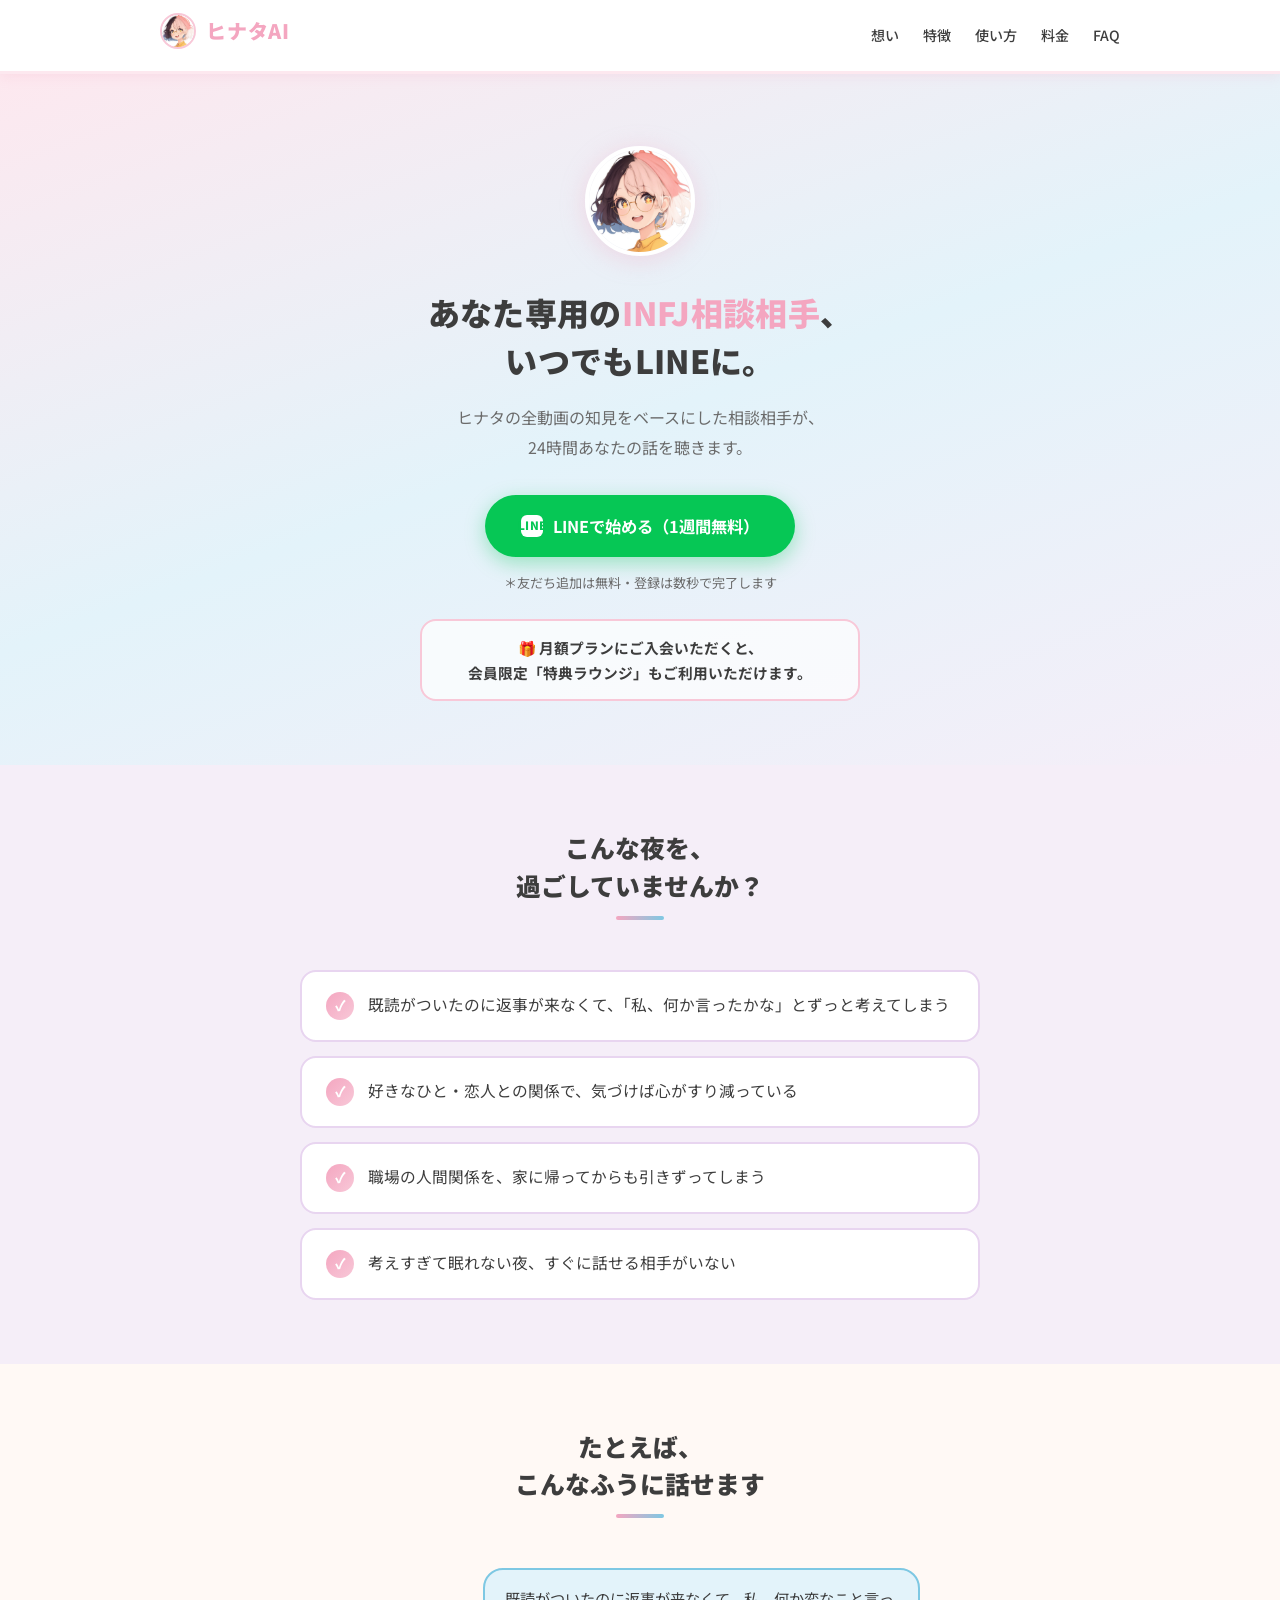
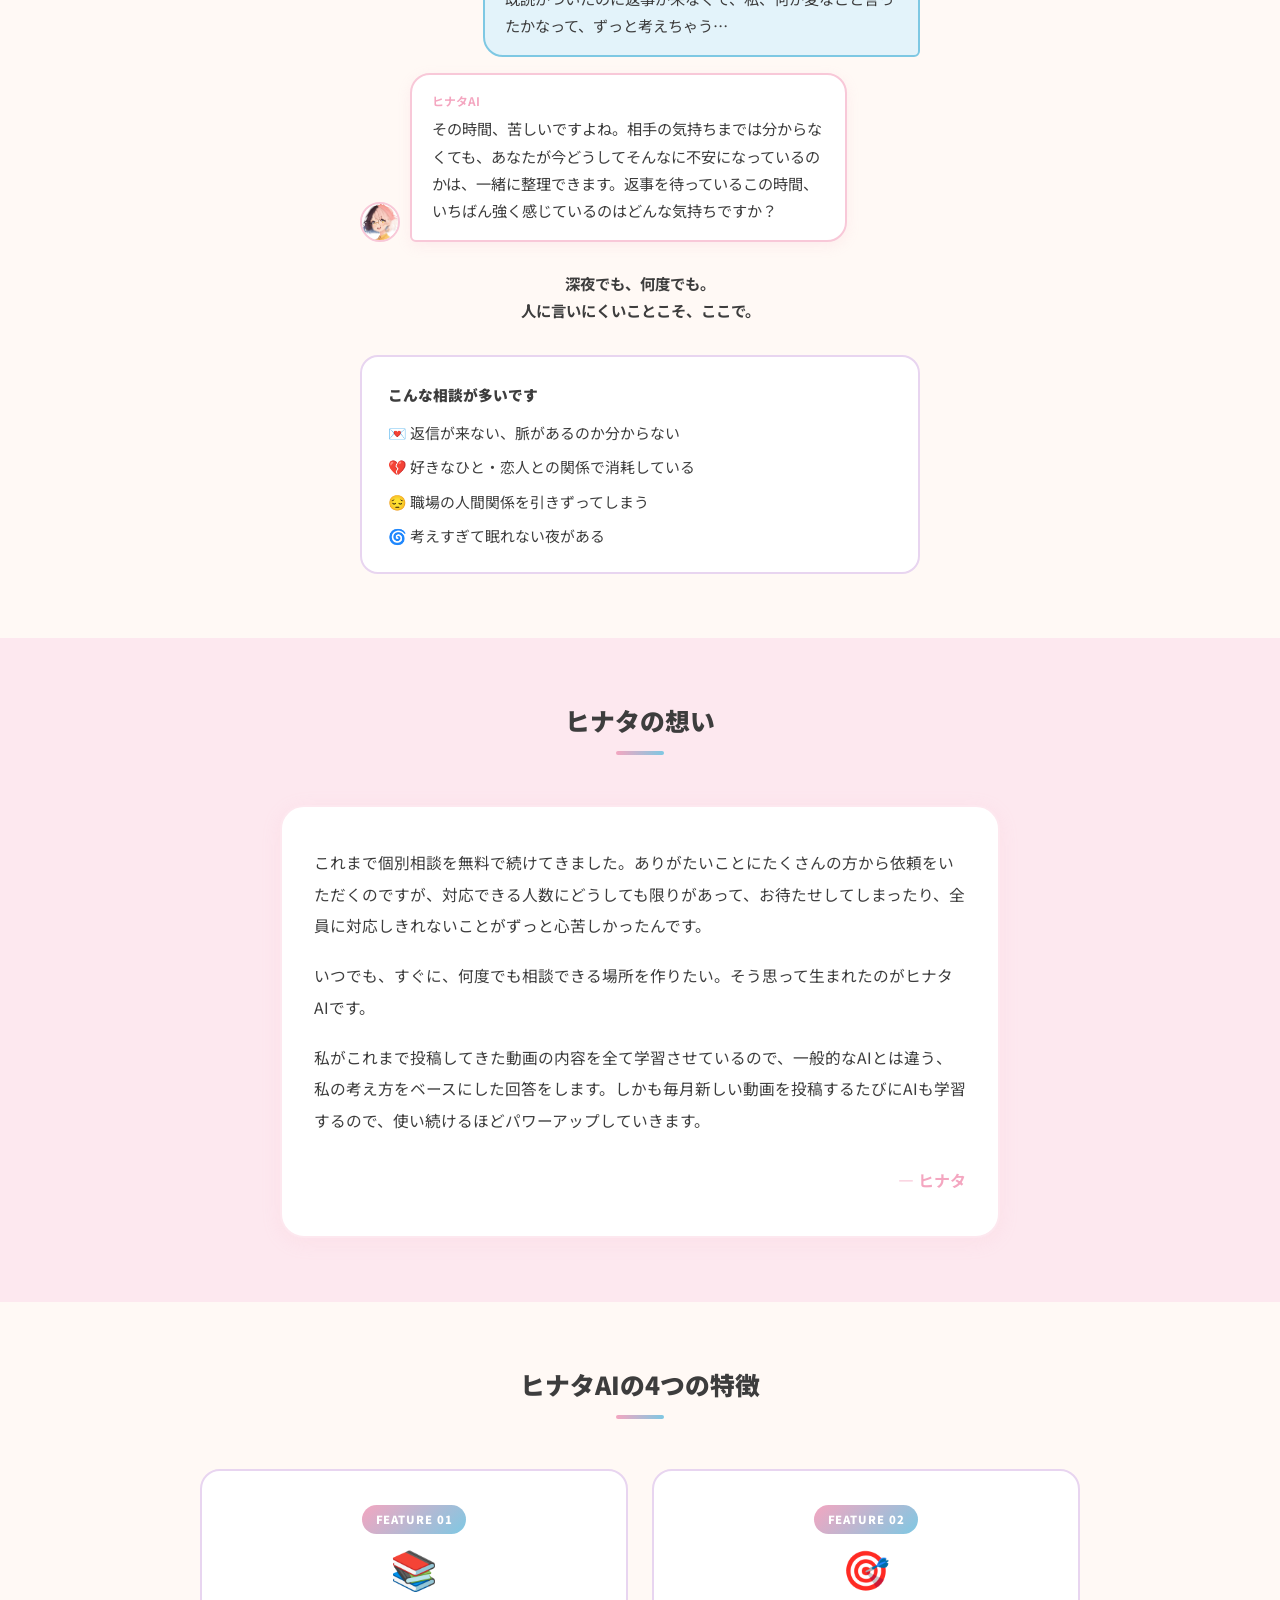
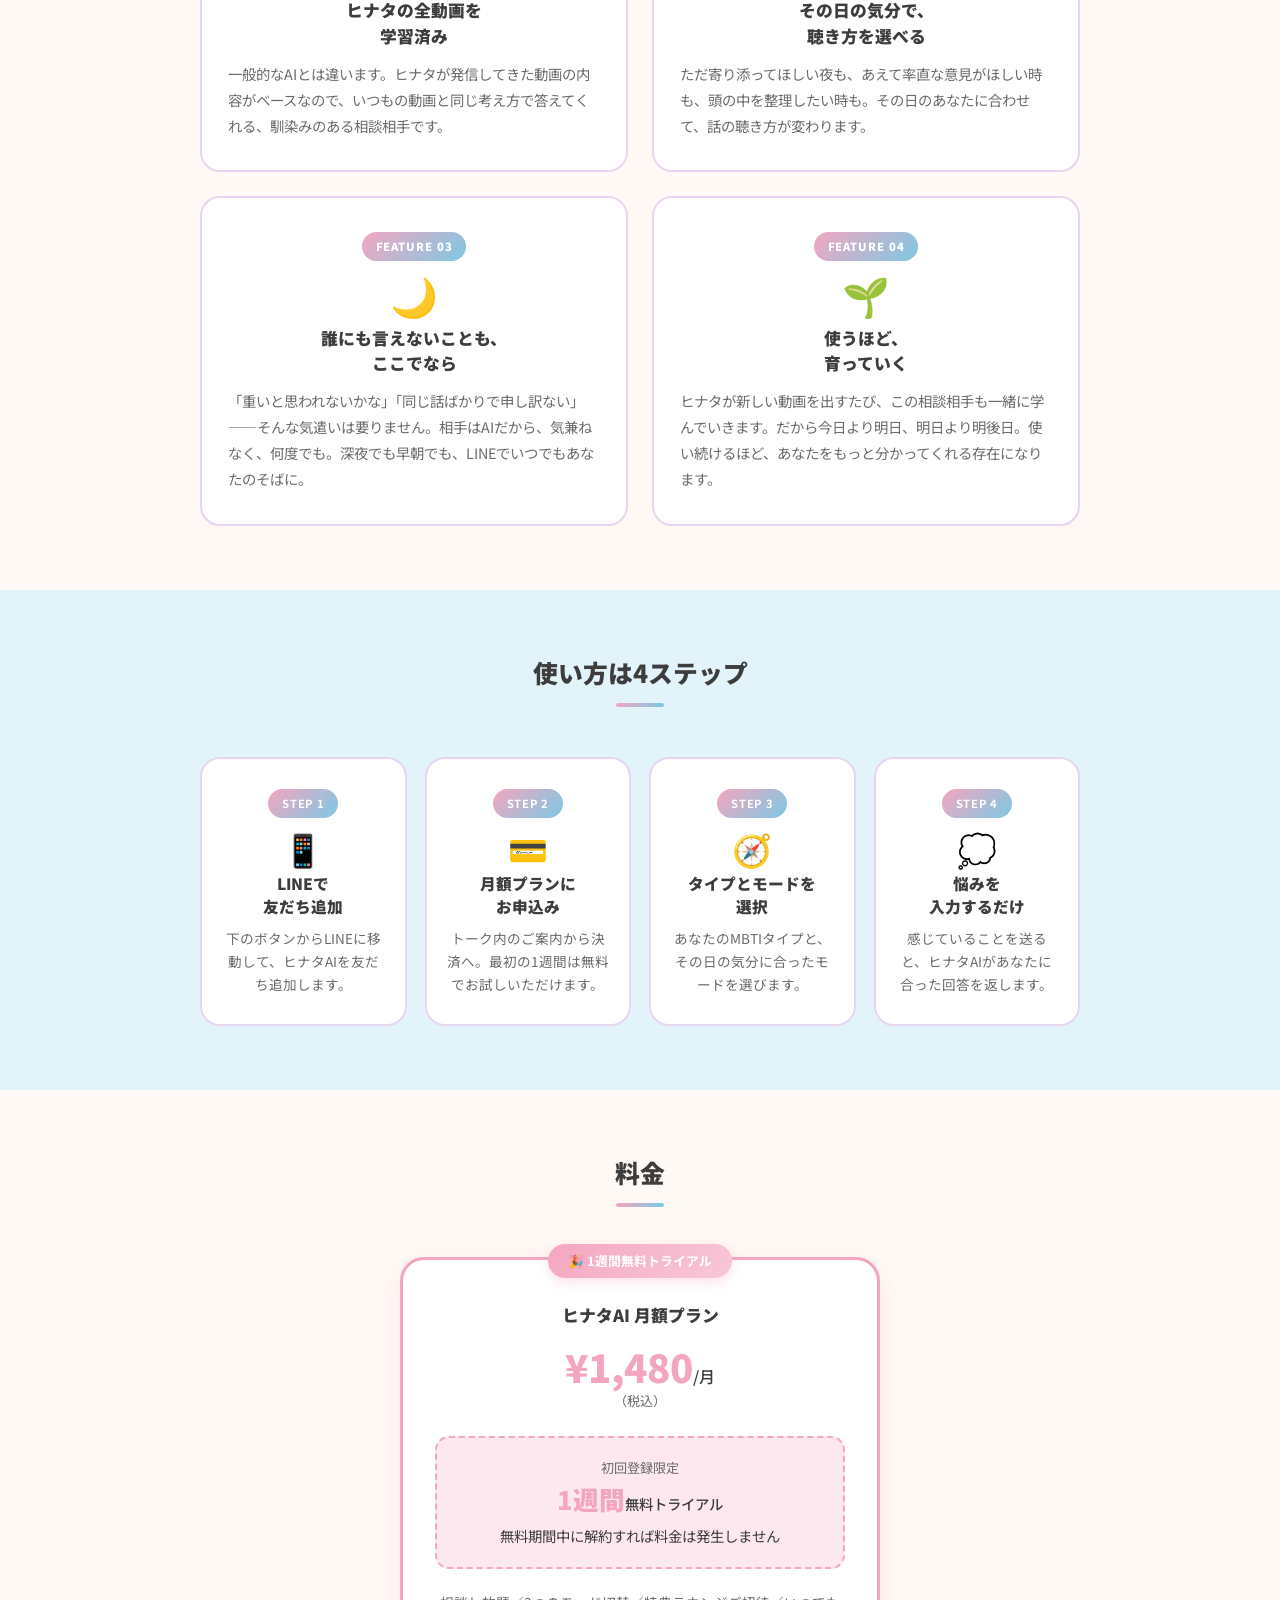
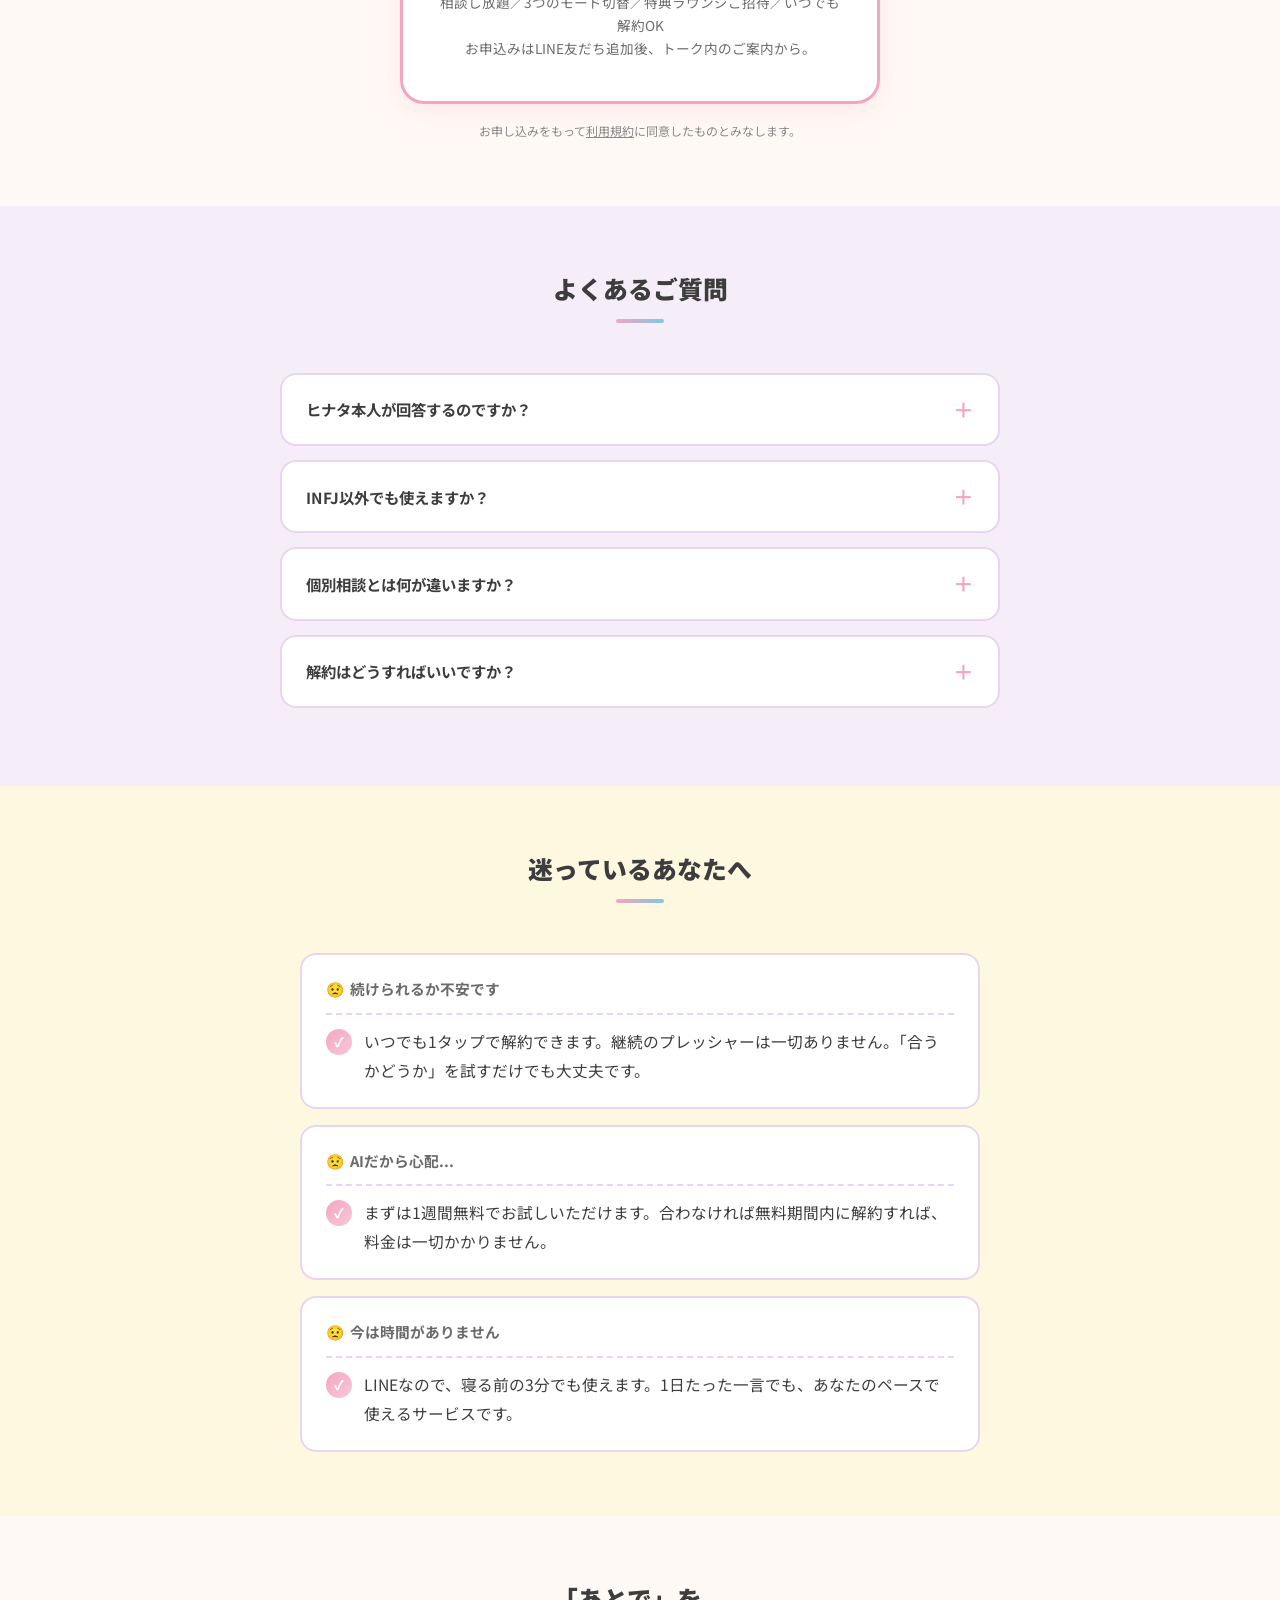
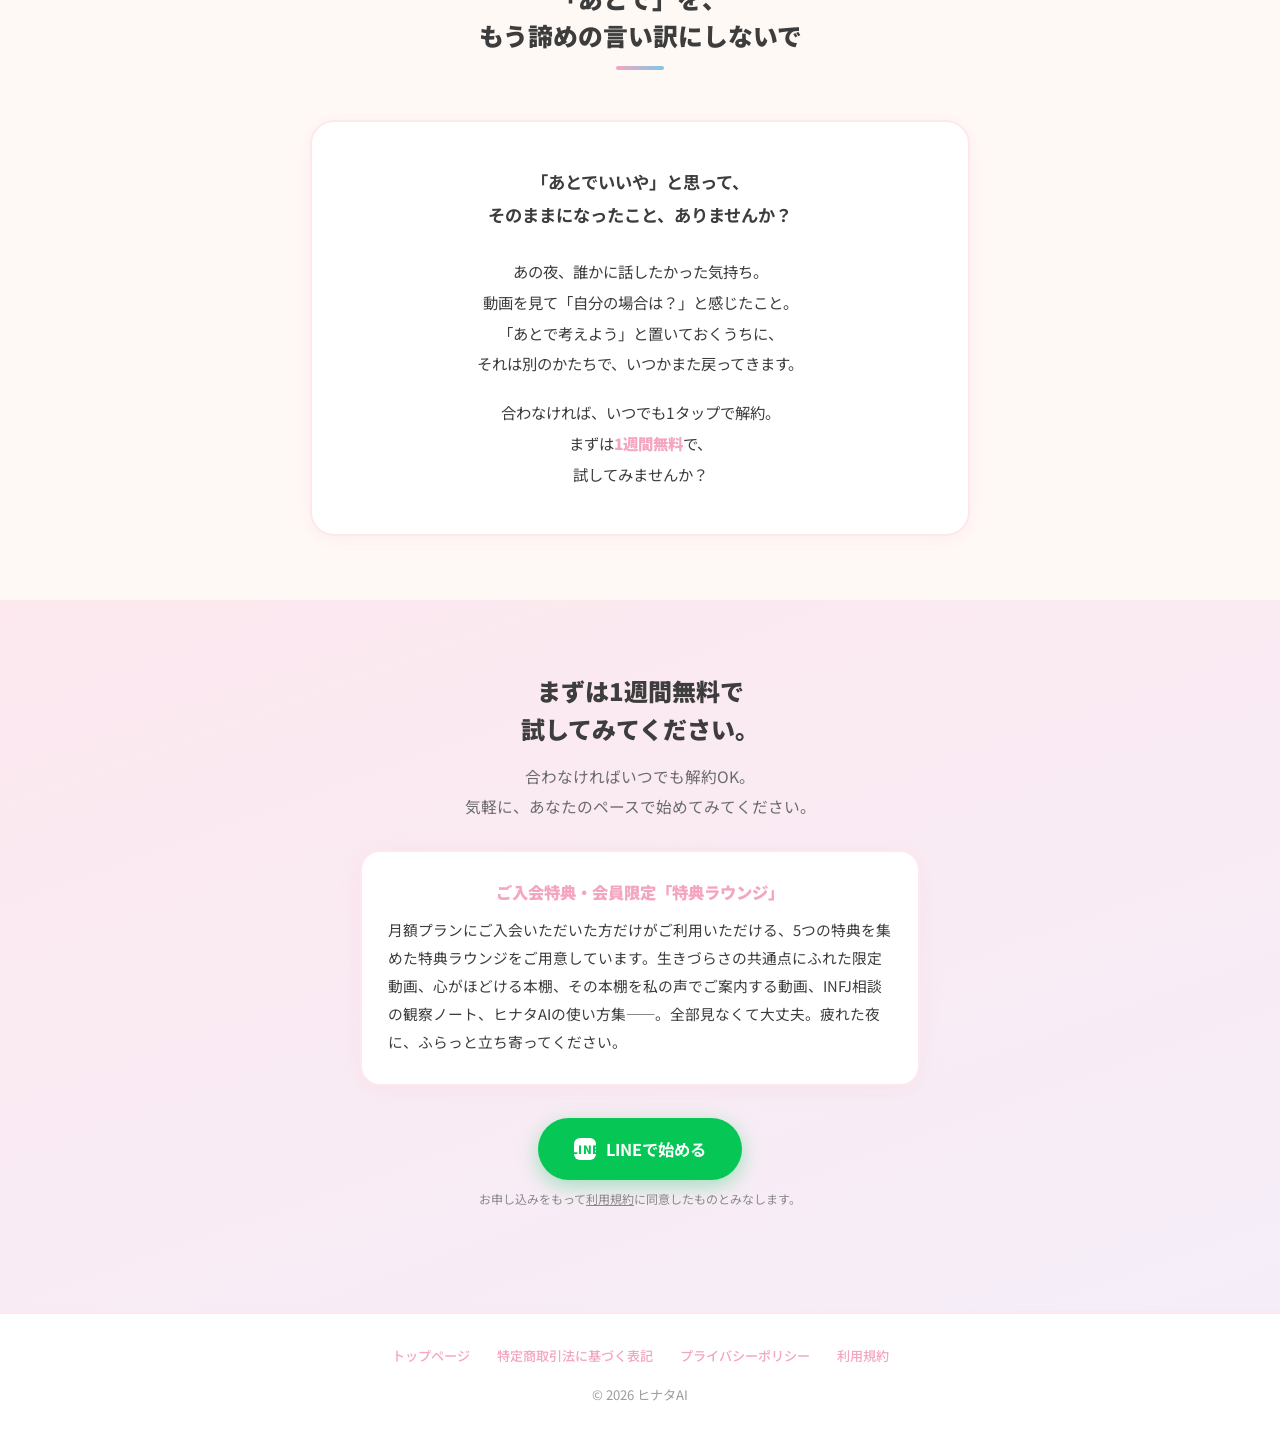
==== commit a154d6ce: "LP文言の統一：AIカウンセラー→相談相手、特典を5つに明記 - ヒーロー/meta/OG/Feature01の「AIカウンセラー」を「相談相手」に統一   （動画CTA・LINE挨拶とトーンを揃え、" ====
--- a/index.html
+++ b/index.html
@@ -6,9 +6,9 @@
     <meta name="viewport" content="width=device-width, initial-scale=1.0">
     <title>ヒナタAI - あなた専用のINFJ相談相手、いつでもLINEに。</title>
     <meta name="description"
-        content="INFJ向けLINE AIカウンセラー「ヒナタAI」。ヒナタの全動画の知見をベースにしたAIが、24時間あなたの話を聴きます。1週間無料トライアルあり。">
+        content="INFJ向けLINE相談相手「ヒナタAI」。ヒナタの全動画の知見をベースにしたAIが、24時間あなたの話を聴きます。1週間無料トライアルあり。">
     <meta property="og:title" content="ヒナタAI - あなた専用のINFJ相談相手、いつでもLINEに。">
-    <meta property="og:description" content="ヒナタの全動画の知見をベースにしたAIカウンセラーが、24時間あなたの話を聴きます。">
+    <meta property="og:description" content="ヒナタの全動画の知見をベースにした相談相手が、24時間あなたの話を聴きます。">
     <meta property="og:type" content="website">
     <meta property="og:image" content="character.jpg">
     <link rel="preconnect" href="https://fonts.googleapis.com">
@@ -1028,7 +1028,7 @@
     <section class="hero">
         <img src="character.jpg" alt="ヒナタAI" class="hero-icon">
         <h1>あなた専用の<span class="accent">INFJ相談相手</span>、<br>いつでもLINEに。</h1>
-        <p class="lead">ヒナタの全動画の知見をベースにしたAIカウンセラーが、<br>24時間あなたの話を聴きます。</p>
+        <p class="lead">ヒナタの全動画の知見をベースにした相談相手が、<br>24時間あなたの話を聴きます。</p>
         <a href="https://lin.ee/6h3NBXu" class="btn-line" target="_blank" rel="noopener">
             <span class="line-icon">LINE</span>
             LINEで始める（1週間無料）
@@ -1110,7 +1110,7 @@
                     <span class="num">FEATURE 01</span>
                     <div class="icon">📚</div>
                     <h3>ヒナタの全動画を<br>学習済み</h3>
-                    <p>一般的なAIカウンセラーではありません。ヒナタが発信してきた動画の内容がベースなので、いつもの動画と同じ考え方で答えてくれる、馴染みのある相談相手です。</p>
+                    <p>一般的なAIとは違います。ヒナタが発信してきた動画の内容がベースなので、いつもの動画と同じ考え方で答えてくれる、馴染みのある相談相手です。</p>
                 </div>
                 <div class="feature-card">
                     <span class="num">FEATURE 02</span>
@@ -1253,7 +1253,7 @@
         <p>合わなければいつでも解約OK。<br>気軽に、あなたのペースで始めてみてください。</p>
         <div class="cta-perk">
             <h3>ご入会特典・会員限定「特典ラウンジ」</h3>
-            <p>月額プランにご入会いただいた方だけがご利用いただける、特典ラウンジをご用意しています。相談に共通する根っこの動画、心がほどける本棚、INFJ相談の観察ノート、ヒナタAIの使い方集——。全部見なくて大丈夫。疲れた夜に、ふらっと立ち寄ってください。</p>
+            <p>月額プランにご入会いただいた方だけがご利用いただける、5つの特典を集めた特典ラウンジをご用意しています。生きづらさの共通点にふれた限定動画、心がほどける本棚、その本棚を私の声でご案内する動画、INFJ相談の観察ノート、ヒナタAIの使い方集——。全部見なくて大丈夫。疲れた夜に、ふらっと立ち寄ってください。</p>
         </div>
         <a href="https://lin.ee/6h3NBXu" class="btn-line" target="_blank" rel="noopener">
             <span class="line-icon">LINE</span>
